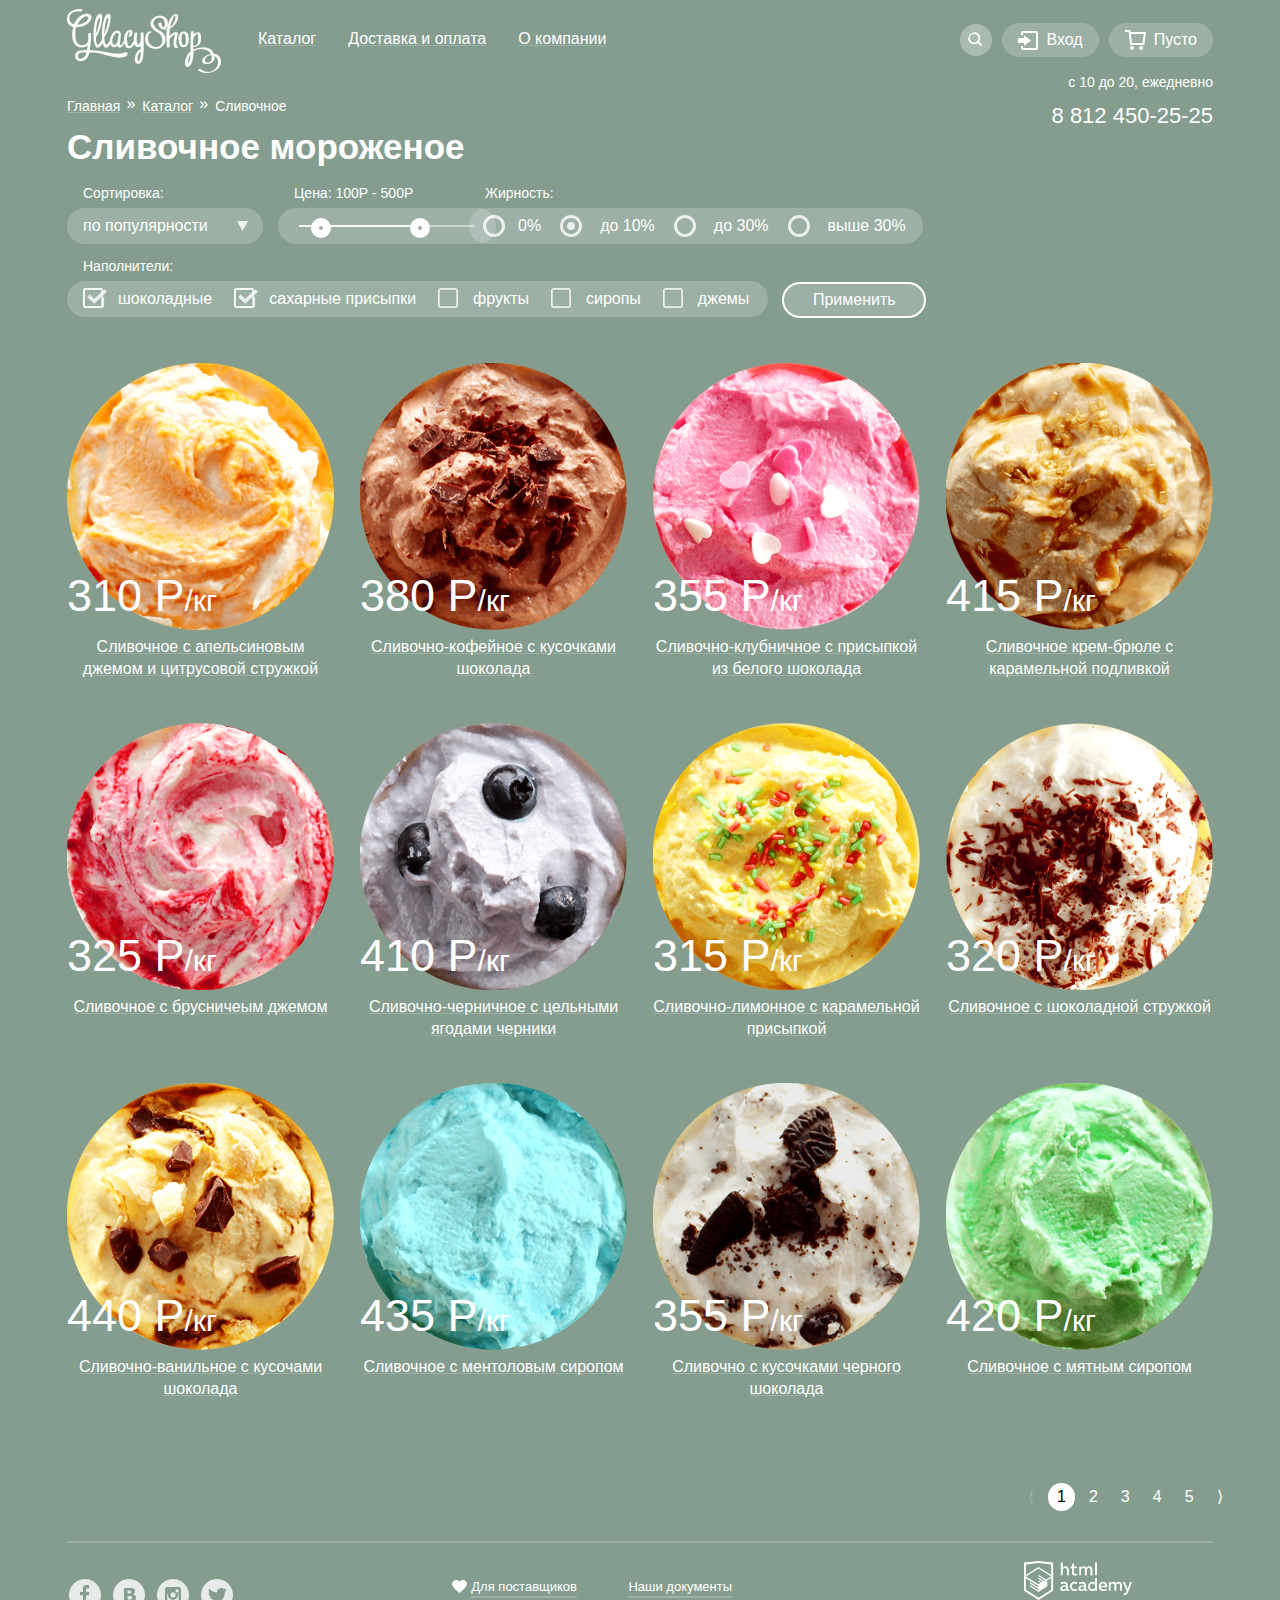
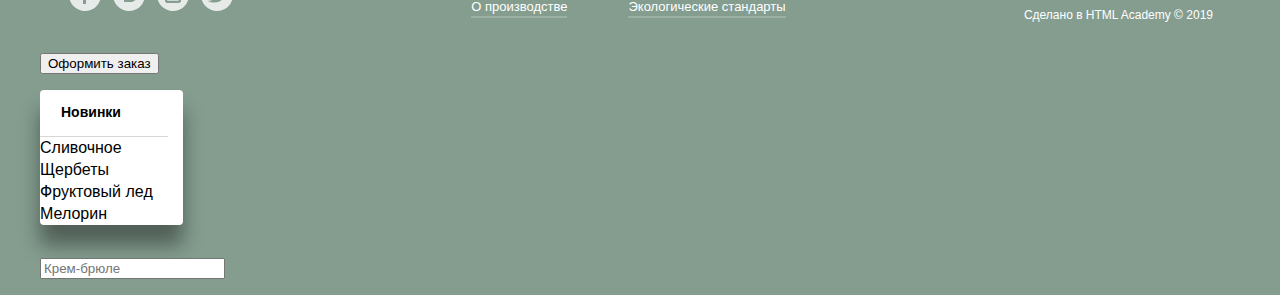
==== catalog.html @ f71b85a2 "Оформление контента" ====
<!DOCTYPE html>
<html class="page" lang="ru">
<head>
    <meta charset="UTF-8">
    <title>Каталог</title>
    <link rel="stylesheet" href="normolize.css">
    <link rel="stylesheet" href="css/style.css">
</head>
<body  class="container">
    <header  class="header-navigation">
        <div class="logo">
            <a href="index.html"><img src="img/logo.png" alt="Логотип" width="154" height="64"></a>
        </div>
        <ul class="site-navigation">
            <li><a href="#">Каталог</a></li>
            <li><a href="#">Доставка и оплата</a></li>
            <li><a href="#">О компании</a></li>
        </ul>
        <ul class="user-navigation">
            <li><a href="#"><img class="user-navigation-search" src="img/search.svg" alt="Поиск" ></a></li>
            <li><a href="#"><img src="img/input.svg" alt="Вход">Вход</a></li>
            <li><a href="#"><img src="img/basket.svg" alt="Корзина">Пусто</a></li>
        </ul>
    </header>
    <main class="main">
        <section class="main-catalog">
            <div class="main-nav">
                <div class="main-slaider-info">
                    <p>с 10 до 20, ежедневно</p>
                    <a href="tel:88124502525">8 812 450-25-25</a>
                </div>
            <!--Хлебные крошки-->
                <ul class="breadcrumbs">
                    <li><a href="index.html">Главная</a></li>
                    <li><a href="catalog.html">Каталог</a></li>
                    <li class="breadcrumbs-current"><a href="#">Сливочное</a></li>
                </ul>
            </div>
            <h1>Сливочное мороженое</h1>
            <!--Форма фильтра-->
            <section>
            <form class="sorting" action="https://echo.htmlacademy.ru" method="GET">
             <div class="sorting-one">   
                <div class="forom-sorting-all">
                    <p class="form-legend">
                        <label for="sorting">Сортировка:</label>
                    </p>
                    <p>
                        <select class="form-sorting" name="sorting" id="sorting" size="1">
                            <option value="по популярности" selected>по популярности</option>
                            <option value="сначала недорогие">сначала недорогие</option>
                            <option value="сначала дорогие">сначала дорогие</option>
                            <option value="по жирности">по жирности</option>
                        </select>
                    </p>
                </div>
                    <fieldset class="filter-item">
                        <legend class="form-legend">Цена: 100Р - 500Р</legend>
                        <div class="range-filter">
                            <div class="range-controls">
                                <div class="scale">
                                  <div class="bar"></div>
                                  <div class="toggle toggle-min"></div>
                                  <div class="toggle toggle-max"></div>
                                </div>
                            </div>
                        </div>
                    </fieldset>                    
                    <fieldset class="form-radio">
                        <legend class="form-legend">Жирность:</legend>
                            <ul class="form-radio-list">
                                <li class="form-radio-list-item">
                                    <input class="visually-hidden filter-input-radio" type="radio" name="fat" id="fat-zero" value="0%">
                                    <label class="filter-option-radio filter-option" for="fat-zero">0%</label>
                                </li>
                                <li class="form-radio-list-item">
                                    <input class="visually-hidden filter-input-radio" type="radio" name="fat" id="fat-ten" value="до 10%" checked>
                                    <label class="filter-option-radio" for="fat-sugar">до 10%</label>
                                </li>
                                <li class="form-radio-list-item">
                                    <input class="visually-hidden filter-input-radio" type="radio" name="fat" id="fat-fruits" value="до 30%">
                                    <label class="filter-option-radio" for="fat-fruits">до 30%</label>
                                </li>
                                <li class="form-radio-list-item">
                                    <input class="visually-hidden filter-input-radio" type="radio" name="fat" id="fat-syrup" value="выше 30%">
                                    <label class="filter-option-radio" for="fat-syrup">выше 30%</label>
                                </li>
                            </ul>
                    </fieldset>
                </div>
                <div class="sorting-two">
                    <fieldset class="form-checkbox">
                        <legend class="form-legend">Наполнители:</legend>
                        <ul class="form-checkbox-list">
                            <li class="form-checkbox-list-item">
                                <input class="visually-hidden filter-input-checkbox" type="checkbox" name="chocolate" id="fillers-chocolate" checked>
                                <label class="filter-option" for="fillers-chocolate">шоколадные</label>
                            </li>
                            <li class="form-checkbox-list-item">
                                <input class="visually-hidden filter-input-checkbox" type="checkbox" name="sugar" id="fillers-sugar" checked>
                                <label class="filter-option" for="fillers-sugar">сахарные присыпки</label>
                            </li>
                            <li class="form-checkbox-list-item">
                                <input class="visually-hidden filter-input-checkbox" type="checkbox" name="fruits" id="fillers-fruits">
                                <label class="filter-option" for="fillers-fruits">фрукты</label>
                            </li>
                            <li class="form-checkbox-list-item">
                                <input class="visually-hidden filter-input-checkbox" type="checkbox" name="syrup" id="fillers-syrup">
                                <label class="filter-option" for="fillers-syrup">сиропы</label>
                            </li>
                            <li class="form-checkbox-list-item">
                                <input class="visually-hidden filter-input-checkbox" type="checkbox" name="jam" id="fillers-jam">
                                <label class="filter-option" for="fillers-jam">джемы</label>
                            </li>
                        </ul>
                    </fieldset>
                    <button class="button-apply" type="submit">Применить</button>
                    </div>
                </form>

            </section>
        <section class="catalog">
            <ul class="catalog-hit">
                <li>
                    <img src="img/hit1.png" alt="Сливочное" width="267" height="267">
                    <p class="price">310 P<span>/кг</span></p>
                    <p class="title">Сливочное с апельсиновым джемом и цитрусовой стружкой</p>
                </li>
                <li>
                    <img src="img/hit2.png" alt="Сливочно-кофейное" width="267" height="267">
                    <p class="price">380 P<span>/кг</span></p>
                    <p class="title">Сливочно-кофейное с кусочками шоколада</p>
                </li>
                <li>
                    <img src="img/hit3.png" alt="Сливочно-клубничное" width="267" height="267">
                    <p class="price">355 P<span>/кг</span></p>
                    <p class="title">Сливочно-клубничное с присыпкой из белого шоколада</p>
                </li>
                <li>
                    <img src="img/hit4.png" alt="Сливочное крем-брюле" width="267" height="267">
                    <p class="price">415 P<span>/кг</span></p>
                    <p class="title">Сливочное крем-брюле с карамельной подливкой</p>
                </li>
                <li>
                    <img src="img/product5.png" alt="Сливочное" width="267" height="267">
                    <p class="price">325 P<span>/кг</span></p>
                    <p class="title">Сливочное с брусничеым джемом</p>
                </li>
                <li>
                    <img src="img/product6.png" alt="Сливочно-кофейное" width="267" height="267">
                    <p class="price">410 P<span>/кг</span></p>
                    <p class="title">Сливочно-черничное с цельными ягодами черники</p>
                </li>
                <li>
                    <img src="img/product7.png" alt="Сливочно-клубничное" width="267" height="267">
                    <p class="price">315 P<span>/кг</span></p>
                    <p class="title">Сливочно-лимонное с карамельной присыпкой</p>
                </li>
                <li>
                    <img src="img/product8.png" alt="Сливочное крем-брюле" width="267" height="267">
                    <p class="price">320 P<span>/кг</span></p>
                    <p class="title">Сливочное с шоколадной стружкой</p>
                </li>
                <li>
                    <img src="img/product9.png" alt="Сливочное" width="267" height="267">
                    <p class="price">440 P<span>/кг</span></p>
                    <p class="title">Сливочно-ванильное с кусочами шоколада</p>
                </li>
                <li>
                    <img src="img/product10.png" alt="Сливочно-кофейное" width="267" height="267">
                    <p class="price">435 P<span>/кг</span></p>
                    <p class="title">Сливочное с ментоловым сиропом</p>
                </li>
                <li>
                    <img src="img/product11.png" alt="Сливочно-клубничное" width="267" height="267">
                    <p class="price">355 P<span>/кг</span></p>
                    <p class="title">Сливочно с кусочками черного шоколада</p>
                </li>
                <li>
                    <img src="img/product12.png" alt="Сливочное крем-брюле" width="267" height="267">
                    <p class="price">420 P<span>/кг</span></p>
                    <p class="title">Сливочное с мятным сиропом</p>
                </li>
            </ul>
        </section>
        <div>
            <ul class="pagination-list">
                <li class="pagination-item"><a class="icon-right-small" href="#">&lang;</a></li>
                <li class="pagination-item pagination-item-current"><a href="#">1</a></li>
                <li class="pagination-item"><a href="#">2</a></li>
                <li class="pagination-item"><a href="#">3</a></li>
                <li class="pagination-item"><a href="#">4</a></li>
                <li class="pagination-item"><a href="#">5</a></li>
                <li class="pagination-item"><a href="#">&rang;</a></li>
            </ul>
        </div>        
    </main>
    <hr>
    <footer class="footer">
        <section class="footer-icon">
            <ul class="footer-icon-list">
                <li>
                    <a href="#"><img src="img/facebook.svg"></a>
                </li>
                <li>
                    <a href="#"><img src="img/vk.svg"></a>
                </li>
                <li>
                    <a href="#"><img src="img/inst.svg"></a>
                </li>
                <li>
                    <a href="#"><img src="img/twitter.svg"></a>
                </li>
            </ul>
        </section>
        <section class="footer-about">
            <ul class="footer-about-list">
                <li class="footer-about-list-item">
                  <a href="#">Для поставщиков</a>          
                </li>
                <li>
                    <a href="#">Наши документы</a>
                </li>
                <li>
                  <a href="#">О производстве</a>
                </li>
                <li>
                  <a href="#">Экологические стандарты</a>
                </li>
            </ul>
        </section>
        <section class="developer">
            <img src="img/logo-acad.svg" alt="Html Academy" width="108" height="39">  
            <p>Сделано в HTML Academy &copy; 2019</p>
        </section>
    </footer>

    <section>
        <!--Здесь будет форма оформления заказа из корзины-->
        <button type="submit">Оформить заказ</button>
    </section>

    <section>
        <!--Список при наведении на кнопку Каталог-->
        <ul class="catalog-list">
            <li><a href="#">Новинки</a></li>
            <li><a href="#">Сливочное</a></li>
            <li><a href="#">Щербеты</a></li>
            <li><a href="#">Фруктовый лед</a></li>
            <li><a href="#">Мелорин</a></li>
        </ul>
    </section>

    <section>
    <!--Форма поиска-->
        <!--form action="https://echo.htmlacademy.ru" method="POST">
            <p>
                <label for="search" class="visually-hidden">Введите наименование</label>
                <input id="search" type="text" name="search" placeholder="Крем-брюле">
            </p>
        </form-->
        <form action="https://echo.htmlacademy.ru" method="POST">
            <p>
                <label for="search_site" class="visually-hidden">Введите наименование</label>
                <input type="search" id="search_site" placeholder="Крем-брюле">
            </p>
        </form>
    </section>

    <!--section>
        <!--Форма входа>
        <form action="https://echo.htmlacademy.ru" method="GET">
            <p>
              <label for="login-login" class="visually-hidden">Введите логин</label>
              <input id="login-login" type="email" name="login" placeholder="email@example.com">
            </p>
            <p>
              <label for="login-password" class="visually-hidden">Введите пароль</label>
              <input id="login-password" type="password" name="password" placeholder="******">
            </p>
            <button type="submit">Войти</button>
        </form>
        <button type="button">Закрыть</button>
        <a href="#">Забыли пароль?</a>
        <a href="#">Новая регистрация</a>
    </section-->

</body>
</html>
---- css/style.css ----
@font-face{
    font-family: "Roboto";
    font-weight: 400;
    font-display: swap;
    src: url("fonts/roboto.woff2") format(woff2),
         url("fonts/roboto.woff") format(woff);
}

@font-face{
    font-family: "Roboto";
    font-weight: 700;
    font-display: swap;
    src: url("fonts/robotobold.woff2") format(woff2),
         url("fonts/robotobold.woff") format(woff),
}

@font-face{
    font-family: "Roboto";
    font-weight: 500;
    font-display: swap;
    src: url("fonts/robotomedium.woff2") format(woff2),
         url("fonts/robotomedium.woff") format(woff);
}

:root{
    --basic-white: #ffffff;
    --basic-black: #000000;
    --basic-green: #849D8F;
    --basic-filtergreen: rgba(215, 242, 227, 0.75);
    --basic-grey: #8996A6;
    --basic-filtergrey:rgba(218, 228, 239, 0.75);
    --basic-brown: #9D8B84;
    --basic-filterbrown:rgba(239, 224, 218, 0.75);
    --basic-regularbutton: linear-gradient(180deg, #F26843 0%, #E74A35 100%);
    --basic-focusbutton: linear-gradient(0deg, rgba(255, 255, 255, 0.2),rgba(255, 255, 255, 0.2)),linear-gradient(180deg, #F26843 0%, #E74A35 100%);
    --basic-activebutton: linear-gradient(0deg, rgba(0, 0, 0, 0.07),rgba(0, 0, 0, 0.07)),linear-gradient(180deg, #F26843 0%, #E74A35 100%);
    --basic-lightred: #FBDED7;
    --basic-mediumred: #F6B5A5;
    --basic-darkred: #D07058;
    --basic-linklightred: #FFBC9E;
    --basic-linkred: #E84D37;
    --basic-transparent: rgba(255, 255, 255, 0.2);
    --basic-lightgrey: #F8F7F4;
    --basic-border: #D3D3D2;
    --basic-borderinput: rgba(178, 178, 178, 0.52);
    --basic-borderinputfocus: rgba(46, 136, 228, 0.52);
    --basic-lightgreen: rgba(255, 255, 255, 0.2);
    --basic-darkgrey: #999999;
    --basic-line: rgba(50, 50, 50, 0.3);
    --basic-shadow: #696969;
}

.page{
    height: 100%;
}

*, *::before, *::after{
    box-sizing: border-box;
}

body{
    min-width: 1200px;
    min-height: 100%;
    display: grid;
    grid-template-rows: min-content 1fr min-content;
    align-content: start;
    margin: 0;
    padding: 0;
    font-family: "Roboto", Arial, sans-serif;
    font-weight: 400;
    font-size: 16px;
    line-height: 22px;
    color: var(--basic-white);
    background-color: var(--basic-green);
    background-position: top center;
    background-repeat: no-repeat;
}

img{
    max-width: 100%;
    height: auto;
}

a{
    text-decoration: none;
    color: var(--basic-white);
}

/*Скрываем элементы*/
.visually-hidden{
    position: absolute;
    width: 1px;
    height: 1px;
    margin: -1px;
    border: 0;
    padding: 0;
    clip: rect(0 0 0 0);
    overflow: hidden;
}

.container{
    width: 1200px;
    margin: 0 auto;
    position: relative;
}

.button{
    font-size: 18px;
    line-height: 24px;
    font-weight: bold;
    text-align: center;
    text-shadow: 0px 2px 5px rgba(160, 32, 11, 0.76);
    background: var(--basic-regularbutton);
    box-shadow: 0px 2px 2px rgba(172, 16, 0, 0.64);
    border-radius: 70px;
    color: var(--basic-white);
}

/*Шапка сайта*/
.header-navigation{
    display: flex;
    justify-content: space-between;
    margin: 0;
    margin-bottom: 16px;
}

.logo{
    margin-top: 9px;
    margin-left: 27px;
    margin-right: 24px;
}

.main-navigation{
    color: var(--basic-white);
    line-height: 18px;
    display: flex;
    flex-direction: row;
}

.main-navigation ul{
    padding: 0px;
}

.site-navigation{
    /*outline: 5px solid rgba(255, 0, 0, 0.3);
    outline-offset: -5px;*/
    display: flex;
    flex-wrap: wrap;
    flex-grow: 1;
    padding: 0;
    align-items: center;
}
/*Выпадающее меню каталог*/
ul.submenu{
    display:none;
    position: absolute;
    padding: 0;
    margin: 0;
    padding-bottom: 6px;
    background-color: var(--basic-white);
    box-shadow: 0px 20px 20px rgba(0, 0, 0, 0.4);
    border-radius: 4px;
    top: 59px;
    left: 184px;
    width: 143px;
    color: var(--basic-black);
}

ul.submenu li:first-child{
    border-bottom: 1px solid rgba(50, 50, 50, 0.2);
    padding-left: 15px;
    padding-bottom: 15px;
    padding-top: 13px;
    margin-left: 6px;
    margin-right: 9px;
    font-size: 14px;
    line-height: 18px;
    font-weight: bold;
}

ul.submenu li:not(:first-child){
    font-size: 14px;
    line-height: 18px;
    padding-left: 21px;
    padding-right: 20px;
    padding-top: 6px;
    padding-bottom: 6px;
}

ul.submenu li:hover{
    background-color: var(--basic-lightred);
}

ul.submenu > li > a{
    color: var(--basic-black);
    padding: 0;
    display: block;
}

ul.submenu > li{
    list-style: none;
    display: block;
}

ul.site-navigation > li:hover > ul.submenu{
    display: block;
}

.user-navigation{
   /* outline: 5px solid rgba(0, 0, 255, 0.3);
    outline-offset: -5px;*/
    padding: 0;
    display: flex;
    align-items: center;
    padding-right: 27px;
}

.user-navigation-input-img{
    display: inline-block;
    width: 20px;
    height: 19px;
}

.user-navigation-input-txt{
    display: inline-block;
    vertical-align: center;
    padding: 0;
}

embed:hover{
    fill: black;
}

.user-navigation-input:hover{
    color: var(--basic-black);
    fill: var(--basic-black);
}
/*.user-navigation li:not(:last-of-type){
    padding-right: 10px;
}*/

.site-navigation li:not(:last-of-type){
    padding-right: 6px;
}

.site-navigation a{
    /*border-bottom: 2px solid var(--basic-lightgreen);*/
    text-decoration: underline;
    text-decoration-color: var(--basic-transparent);
}

.site-navigation,
.user-navigation{
    list-style: none;
}

.site-navigation a{
    color: var(--basic-white);
    display: block;
    padding: 9px 13px 11px 13px;
}

.user-navigation li:not(:first-of-type){
    padding: 6px 16px;
    background-color: var(--basic-transparent);
    border-radius: 20px;
}

.user-navigation li:not(:last-child){
    margin-right: 10px;
}

.user-navigation img{
    display: inline-block;
    vertical-align: middle;
    padding-right: 8px;
}

.user-navigation li:first-child){
    padding: 8px;
    border-radius: 50px;
}

.site-navigation a:hover,
.user-navigation a:hover{
    background-color: var(--basic-white);
    color: var(--basic-black);
    text-decoration: none;
    border-radius: 26px;
    display: block;
}

.site-navigation a:active{
    color: var(--basic-black);
    background-color: #EDEDED;
    box-shadow: inset 0px 2px 1px var(--basic-shadow);
}

.user-navigation li:hover{
    color: var(--basic-black);
    background-color: var(--basic-white);   
}

.main-nav{
    display: grid;
    grid-template-columns: 224px 1fr;
    align-content: start;
    /*outline-offset: -5px;
    outline: 5px solid rgba(0, 0, 255, 0.7);*/
    margin-left: 27px;
}

.user-navigation-search{
    padding: 8px;
    background: rgba(255,255,255,0.3);
    border-radius: 50px;
}

.main-catalog{
    position: relative;
}
/*Хлебные крошки каталога*/
.breadcrumbs{
    display: flex;
    justify-content: flex-start;
    list-style: none;
    padding: 0;
    margin: 0; 
}

.breadcrumbs a{
    color: var(--basic-white);
    text-decoration: underline;
    text-decoration-color: var(--basic-transparent);
    font-size: 14px;
    line-height: 16px;
}

.breadcrumbs li{
    position: relative;
    margin-right: 22px;
}

.breadcrumbs li::after{
    content: "\00bb";
    position: absolute;
    top: -2px;
    right: -15px;
}

.breadcrumbs li:last-child{
    margin-right: 0;
    text-decoration: none;
}   

.breadcrumbs-current::after{
    display: none;
}

.breadcrumbs-current a{
    text-decoration: none;
}

.main h1{
    font-size: 35px;
    line-height: 41px;
    margin-left: 27px;
    margin-top: 9px;
    margin-bottom: 18px;
}

.form-legend{
    margin-right: 15px;
    font-size: 14px;
    line-height: 16px;
    padding-left: 16px;
    padding-bottom: 7px;
}

.sorting{
    display: grid;
    grid-template-rows: max-content;
    margin-left: 27px;
    width: 869px;
}

.sorting-one,
.sorting-two{
    display: flex;
    flex-direction: row;
    flex-wrap: wrap;
}

.sorting-one{
    margin-bottom: 14px;;
}

.forom-sorting-all p{
    margin: 0;
    margin-right: 15px;
    /*font-size: 14px;
    line-height: 16px;*/
}

.forom-sorting-all p:first-child{
    padding-bottom: 7px;
    padding-left: 16px;
}

.form-sorting{
    border-radius: 20px;
    background-color: var(--basic-transparent);
    color: var(--basic-white);
    line-height: 18px;
    width: 196px;
    height: 36px;
    font-size: 16px;
    line-height: 18px;
    padding-left: 16px;
    border: none;
    -webkit-appearance: none;
    appearance: none;
    -moz-appearance: none;
    outline: 0;
    background-image: url(../img/white-select.svg);
    background-position: 170px center;
    background-repeat: no-repeat;
}

/*.forom-sorting :hover{
    background-image: url(../img/black-select.svg);
    background-position: 170px center;
    background-repeat: no-repeat;
}*/

.form-sorting:hover{
    color: var(--basic-black);
    background-image: url(../img/black-select.svg);
    background-position: 170px center;
    background-repeat: no-repeat;
}

.filter-item{
    margin: 0;
    padding: 0;
    border: none;
}

.range-filter{
    width: 176px;
    margin-top: 0;
}

.filter-item legend{
    font-size: 14px;
    line-height: 16px;
}

.range-controls{
    position: relative;
    width: 218px;
    height: 36px;
    background: rgba(255, 255, 255, 0.2);
    border-radius: 20px;
    padding-top: 17px;
    padding-right: 21px;
    padding-left: 21px;
}

.range-controls .bar{
    width: 70%;
    height: 2px;
    background: var(--basic-lightgrey);
}
.range-controls .scale{
    height: 2px;
    background: rgba(248, 247, 244, 0.5);
}

.range-controls .toggle{
    position: absolute;
    top: 10px;
    left: 0;  
    width: 4px;
    height: 4px;
    padding: 0;
    border: 8px solid #ffffff;
    background-color: #ababab;
    border-radius: 50%;
}

.range-controls .toggle-min{
    left: 33px;
    width: 20px;
    height: 20px;
}
  
.range-controls .toggle-max{
    left: 132px;
    width: 20px;
    height: 20px;
}

.form-radio{
    border: none;
    padding: 0;
    margin: 0;
    margin-left: 15px;
}

.form-radio-list{
    display: flex;
    flex-direction: row;
    height: 36px;
    padding: 0;
    margin: 0;
    list-style: none;
    border-radius: 20px;
    background-color: var(--basic-transparent);
    align-items: center;
}

.form-radio-list-item:not(:last-of-type){
    margin-right: 19px;
}

.form-radio-list li:last-of-type{
    margin-right: 17px;
}

.form-radio-list li:first-of-type{
    margin-left: 14px;
}

.form-radio-list-item label{
    position: relative;
    display: block;
    cursor: pointer;
    user-select: none;
}

.filter-input-radio + label::before{
    content: "";
    position: absolute;
    left: 0px;
    top: 0px;
    width: 22px;
    height: 22px;
    border: 3px solid rgba(255, 255, 255, 0.8);
    border-radius: 50%;
}

.filter-input-radio:checked + label::after{
    content: "";
    position: absolute;
    top: 7px;
    left: 7px;
    width: 7.92px;
    height: 7.92px;
    background-color: rgba(255, 255, 255, 0.8);
    border-radius: 50%;
}

.radio-two{
    left: 500px;
}

.filter-option-radio{
    padding-left: 40px;
}

.form-checkbox{
    border: none;
    padding: 0;
    margin: 0;
    margin-right: 14px;
}

.form-checkbox-list{
    display: flex;
    flex-direction: row;
    padding: 0;
    margin: 0;
    list-style: none;
    border-radius: 20px;
    background-color: var(--basic-transparent);
    height: 36px;
    align-items: center;
    flex-wrap: wrap;
    margin-bottom: 40px;
    position: relative;
}

.form-checkbox-list-item:not(:last-of-type){
    margin-right: 22px;
}

.form-checkbox-list-item:last-of-type{
    margin-right: 19px;
}

.form-checkbox-list-item:first-of-type{
    margin-left: 16px;
}

.form-checkbox-list-item label{
    position: relative;
  /*display: block;*/
  cursor: pointer;
  user-select: none;
}

.filter-option{
    padding-left: 35px;
}

.filter-option label{
    position: relative;
    display: block;
    cursor: pointer;
    user-select: none;
}

.filter-input-checkbox + label::before{
    content: "";
    position: absolute;
    left: 0px;
    top: 5;
    width: 20px;
    height: 20px;
    background-image: url("../img/checkbox-off.svg");
}

.filter-input-checkbox:checked + label::after{
    content: "";
    position: absolute;
    left: 0px;
    width: 24px;
    height: 20px;
    background-image: url("../img/checkbox.svg");
    background-repeat: no-repeat;
    background-position: 0 0;
    z-index: 5;
  }

/*Кнопка Применить стараницы каталога*/
.button-apply{
    font-size: 16px;
    font-weight: 500;
    line-height: 18px;
    color: var(--basic-white);
    border-radius: 20px;
    border: 2px solid #ffffff;
    background-color: var(--basic-transparent);
    height: 36px;
    width: 144px;
    margin-top: 24px;
}

.button-apply:hover,
.button-apply:active{
    color: var(--basic-black);
    background-color: var(--basic-white);
}

.button-apply:active{
    box-shadow: inset 0px 2px 1px var(--basic-shadow);
    border: none;
}


/*Слайдер*/

.slider-container{
    padding-bottom: 40px;
}

.site-wrapper{
    min-width: 940px;
    /*background-color: #849d8f;
    background-image: url("../img/ice1.png");*/
    background-repeat: no-repeat;
    background-position: top center;
    background-position-y: 83px;
}

.site-wrapper-1{
    background-color: var(--basic-green);
    background-image: url("../img/ice1.png");
}
  
.site-wrapper-2{
    background-color: var(--basic-grey);
    background-image: url("../img/ice2.png");
}
  
.site-wrapper-3{
    background-color: var(--basic-brown);
    background-image: url("../img/ice3.png");
}
  
.slide-list{
    margin: 0;
    padding: 0;
    list-style: none;
}

.slide{
    display: none;
}

.slide-current{
    display: block;
}

.slide-title{
    width: 700px;
    margin: 0 auto;
    margin-bottom: 27px;
    font-size: 60px;
    line-height: 60px;
    font-weight: bold;
}

.button-slide{
    display: inline-block;
    padding: 12px 44px;
    font-weight: 600;
    font-size: 31px;
    line-height: 41px;
    text-align: center;
    vertical-align: top;
    text-decoration: none;
    text-shadow: 0 2px 5px rgba(160, 32, 11, 0.76);
    background: linear-gradient(to bottom, #f26843, #e74a35);
    border-radius: 50px;
    box-shadow: 0 2px 2px rgba(172, 16, 0, 0.64);
    border: none;
    cursor: pointer;
}

.slide-controls{
    position: absolute;
    margin-left: 27px;
    bottom: 63px;
    left: 0;
    z-index: 20;
    display: flex;
    width: 79px;
    justify-content: space-between;
}

.slide-controls button{
    padding: 0;
    width: 21px;
    height: 21px;
    background-color: transparent;
    border: 2px solid var(--basic-white);
    border-radius: 50%;
    cursor: pointer;
}

.slide-controls .current{
    background-color: var(--basic-white);
}

.slide-controls button:hover{
    background: (255, 255, 255, 0.4);
}

.main-slide{
    font-weight: 500;
    position: relative;
    padding-top: 321px;
    text-align: center;
    color: #ffffff;

    /*outline: 5px solid rgba(19, 208, 255, 0.3);
    outline-offset: -5px;*/
}

.main-slaider-info{
    position: absolute;
    text-align: right;
    right: 27px;
    top: -35px;
}

.main-slaider{
    /*outline: 5px solid rgba(251, 255, 19, 0.3);
    outline-offset: -5px;*/
    margin-bottom: 40px;
}

.main-slaider-info p{
    font-size: 14px;
    line-height: 16px;
    /*position: relative
    top: -40px;*/
}

.main-slaider-info a{
    font-size: 22px;
    line-height: 24px;
}

.main-slaider-ice{
    font-size: 60px;
    line-height: 60px;
    text-align: center;
    width: 672px;
    margin: 0 auto;
}

.main-slaider-ice a{
    font-size: 32px;
    line-height: 44px;
    padding-top: 9px;
    padding-bottom: 10px;
    padding-left: 40px;
    padding-right: 40px;
}

.main-slaider-ice p{
    margin: 0;
    padding-bottom: 27px;
}

.stock{
    display: flex;
    justify-content: space-between;
    margin-left: 27px;
    margin-right: 27px;
    margin-bottom: 40px;

    /*outline: 5px solid rgba(216, 19, 255, 0.3);
    outline-offset: -5px;*/
}

.stock-left{
    background-image: url("../img/raspberry.png");
    border-radius: 16px;
    background-repeat: no-repeat;
    min-height: 229px;
    max-width: 560px;
    position: relative;
}

.stock-right{
    background-image: url("../img/chocolate.png");
}

.stock-left a{
    padding-top: 15px;
    padding-bottom: 16px;
    padding-left: 22px;
    padding-right: 22px;
    position: absolute;
    right: 22px;
    top: 150px;
}

.stock-right a{
    padding-top: 16px;
    padding-bottom: 15px;
    padding-left: 22px;
    padding-right: 22px;
}

.stock-left a:hover{
    box-shadow: 0px 1px 2px #AC1000;
    text-shadow: 0px 2px 5px rgba(160, 32, 11, 0.76);
}

.stock-left h2{
    margin: inherit;
    font-size: 35px;
    line-height: 41px;
    padding-bottom: 16px;
    padding-top: 16px;
    padding-left: 16px;
} 

.stock-left p{
    font-size: 18px;
    line-height: 22px;
    margin: 0;
    padding-left: 16px;
    padding-right: 30px;
}

.catalog{
    margin-right: 27px;
    margin-left: 27px;
    margin-bottom: 40px;
}

.catalog-hit{
    display: flex;
    justify-content: space-between;
    flex-wrap: wrap;
    padding-left: 0;
    list-style: none;
    position: relative;
    margin: 0;
    padding-top: 6px;
    /*outline: 5px solid rgba(19, 255, 184, 0.3);
    outline-offset: -5px;*/
}

.catalog-hit p{
    margin: 0;
}

.catalog-hit-item{
    position: relative;
}

.catalog-hit-img{
    position: absolute;
    z-index: 1;
}

.catalog-hit li{
   max-width: 267px;
   position: relative;
   margin-bottom: 43px;

   /*outline: 5px solid rgba(255, 19, 129, 0.3);
    outline-offset: -5px;*/
}

.catalog-hit li:hover{
    background-color: var(--basic-transparent);
    border-radius: 4px;
    /*padding: 6px 13px 129px 13px;*/
    /*margin-right: 13px;*/
    /*width: 293px;*/
    height: 402px;
    position: ;
    z-index: 2;
}

.button-view{
    /*display: none;*/
    /*font-weight: bold;
    font-size: 18px;
    line-height: 24px;
    color: var(--basic-white);*/
    padding-top: 12px;
    padding-right: 16px;
    padding-bottom: 12px;
    padding-left: 16px;
    border-radius: 50px;
    /*background-color: var(--basic-regularbutton);*/
    box-shadow: 0px 1px 2px #AC1000;
    position: absolute;
    top: 327px;
    left: 36px;
}

.price{
    font-size: 45px;
    line-height: 45px;
    position: absolute;
    top: 210px;
}

.price span{
    font-size: 30px;
    line-height: 35px;
}

.title{
    font-size: 16px;
    line-height: 22px;
    text-align: center;
    text-decoration: underline;
    text-decoration-color: var(--basic-transparent);
}

.info{
    color: var(--basic-black);
    background-image: url("../img/pattern.jpg");
    border-radius: 16px;
    margin-left: 27px;
    margin-right: 27px;
    margin-bottom: 40px;
    padding-top: 24px;
    padding-right: 23px;
    padding-left: 20px;
    padding-bottom: 36px;

}

.info h3{
    font-size: 24px;
    line-height: 30px;
    font-weight: 400;
    margin: 0;
    padding-bottom: 7px;
}

.info-advantage{
    list-style: none;
    display: grid;
    grid-template-columns: 1fr 1fr;
    column-gap: 26px;
    margin: 0;
    padding: 0;
}

.info-advantage img{
    width: 49px;
    height: 49px;
    padding-right: 6px;
}

.info-advantage1,
.info-advantage2,
.info-advantage3,
.info-advantage4{
    display: flex;
    align-items: flex-start;
}

.article-subscription{
    display: flex;
    justify-content: space-between;
    margin-left: 27px;
    margin-right: 27px;
    margin-bottom: 40px;
}

article{
    background-image: url("../img/strawberry.png");
    background-repeat: no-repeat;
    color: var(--basic-black);
    min-height: 220px;
    max-width: 560px;  
}

article h4{
    margin: 0;
    padding-bottom: 15px;
    padding-top: 23px;
    padding-left: 20px;
}

article a{
    color: var(--basic-black);
    font-size: 24px;
    line-height: 30px;
    font-weight: bold;
    text-decoration: underline;
    padding-right: 253px;
    display: inline-block;
    padding-left: 20px;
}

.col-subscription{
    background-image: url("../img/mail-background.png"), url("../img/substrate.png");
    background-blend-mode: hue;
    background-repeat: no-repeat;
    background-position: center;
    color: var(--basic-black);
    min-height: 220px;
    max-width: 560px;
}

.col-subscription p{
    color: #5a5a5a;
    margin: 0;
}

.col-subscription-text{
    padding-top: 29px;
    padding-left: 20px;
    padding-right: 16px;
    padding-bottom: 47px;

}

.form-input{
    font: inherit;
    line-height: 24px;
    width: 368px;
    height: 44px;
    background-color: var(--basic-white);
    border: 1px solid var(--basic-borderinput);
    border-radius: 6px;
    padding-top: 15px;
    padding-left: 14px;
    padding-bottom: 14px;
    margin-left: 20px;
    margin-right: 10px;
}

/*.form-input:hover,
.login-form input[type="email"]:hover,
.login-form input[type="password"]:hover{
    border: 2px solid var(--basic-borderinput)
}

.form-input:focus,
.login-form input[type="email"]:hover,
.login-form input[type="password"]:hover{
    border: 2px solid var(--basic-borderinputfocus);
    border-radius: 4px;
}*/

.btn{
    vertical-align: middle;
    border: none;
    padding-top: 14px;
    padding-bottom: 13px;
    padding-left: 19px;
    padding-right: 19px;
}

.button:hover{
    background: var(--basic-focusbutton);
    box-shadow: 0px 2px 2px #AC1000;
}

.button:active{
    background: var(--basic-activebutton);
    box-shadow: inset 0px 2px 2px #942718;
}

.map{
    /*background-image: url("../img/map.png"), url("../img/pin.png");
    background-blend-mode: multiply;
    background-repeat: no-repeat;*/
    max-width: 1200px;
    min-height: 430px;
    color: var(--basic-black);
    position: relative;
}

/*.map{
    background-image: url("../img/pin.png");
    background-repeat: no-repeat;
}*/

.text-info{
    font-size: 14px;
    line-height: 20px;
    margin: 0;
}

.map-text{
    width: 155px;
}

.map-address{
    font-size: 18px;
    line-height: 24px;
    font-weight: bold;
    margin: 0;
    padding-bottom: 30px;
    padding-right: 53px;
}

.map-tel{
    margin: 0;
}

.phone{
    font-size: 18px;
    line-height: 24px;
    font-weight: bold;
    color: var(--basic-black);
    padding-right: 141px;
}

.map-time{
    padding-bottom: 44px;
}

.map div{
    background-color: var(--basic-white);
    max-width: 303px;
    border-radius: 16px;
    padding-top: 32px;
    padding-left: 25px;

    position: absolute;
    right: 27px;
    top: 62px;
    padding-bottom: 31px;
}

.btn-feedback{
    padding-top: 13px;
    padding-left: 28px;
    padding-right: 28px;
}

.pagination-list{
    display: flex;
    flex-wrap: wrap;  
    padding: 0;
    margin: 0;
    list-style: none;
    margin-left: 979px;
    margin-bottom: 30px;
}

.pagination-item a{
    display: block;
    padding: 3px 9px;
}

.pagination-item:last-child{
    margin-right: 0;
}

.icon-right-small{
    color: rgba(255, 255, 255, 0.2);
}

.pagination-item{
    margin-right: 5px;
}

.pagination-item a:hover,
.pagination-item a:focus,
.pagination-item a:active{
  background-color: var(--basic-white);
  border-radius: 50%;
  color: var(--basic-black);
}

.pagination-item-current a,
.pagination-item-current a:hover,
.pagination-item-current a:focus,
.pagination-item-current a:active {
  color: var(--basic-black);
  background-color: var(--basic-white);
  border-radius: 50px;
}

hr{
    margin: 0 auto;
    height: 1px;
    width: 1146px;
    border: 1px solid var(--basic-transparent);
}

.footer{
    display: flex;
    justify-content: space-between;
    padding-left: 29px;
    padding-right: 27px;
}

.footer-icon-list,.footer-about-list{
    list-style-type: none;
}

.footer-icon-list{
    display: flex;
    justify-content: space-between;
    width: 164px;
    margin: inherit;
    padding-top: 36px;
    padding-bottom: 35px;
    padding-left: 0px;
}

.footer-icon-list-item{
    border: 2px solid rgba(255, 255, 255, 0.5);
    width: 32px;
    height: 32px;
    border-radius: 50px;
}

.footer-about{
    display: flex;
    width: 327px;
}

.footer-about-list{
    padding: inherit;
    margin: auto;
    display: grid;
    grid-template-columns: 1fr 1fr;
    position: relative;
}

.footer-about-list-item{
    display: inline-block;
}

.footer-about-list-item::before{
    content: "";
    width: 15px;
    height: 13px;
    background-image: url(../img/heart.svg);
    position: absolute;
    left: -19px;
    top: 2px;
    background-position: 0 0;
    background-repeat: no-repeat;
}

.footer-about li{
    display: flex;
    padding: inherit;
}

.footer-about a,
.developer a{
    font-size: 13px;
    line-height: 18px;
    border-bottom: 2px solid var( --basic-lightgreen);
}

.html-logo{
    text-decoration: none;
}

/*.footer-about a:hover,
.footer-about a:active,
.developer a:hover,
.developer a:active{
    font-weight: bold;
    padding: 0;
}*/

.links-hover-click:hover,
.links-hover-click:active{
    padding: 0;
    color: #ffbc9e;
    /*border: 1px solid rgba(255, 188, 158, 0.3);*/
    cursor: pointer;
}

.developer{
    padding-top: 18px;
    padding-bottom: 25px;
}

.developer p{
    font-size: 12px;
    line-height: 18px;
    margin: 0;
}

/*Login form*/

.login-form input[type="email"],
.login-form input[type="password"]{
    font-size: 14px;
    line-height: 16px;
    color: var(--basic-darkgrey);
    background-color: var(--basic-white);
    border: 1px solid var(--basic-border);
    border-radius: 4px;
}

.restore{
    color: var(--basic-black);
    font-size: 13px;
    line-height: 15px;
    border-bottom: 1px solid var(--basic-line);
}

.button-input{
    vertical-align: middle;
    border: none;
    line-height: 16px;
    padding-top: 15px;
    padding-right: 26px;
    padding-left: 25px;
    padding-bottom: 15px;
}

/*Формы*/

.modal{
    position: absolute;
    top: 0;
    right: 0;
    bottom: 0;
    left: 0;
    margin: auto;
}

.modal-close{
    position: absolute;
    top: 15px;
    right: 16px;
    width: 22px;
    height: 22px;
    background-color: transparent;
    border: 0;
    cursor: pointer;
}

.modal-close::before,
.modal-close::after{
    content: "";
    position: absolute;
    top: 10px;
    left: 2px;
    width: 19px;
    height: 3px;
    background-color: var(--basic-black);
}

.modal-close::before{
    transform: rotate(45deg);
}
  
.modal-close::after{
    transform: rotate(-45deg);
}

/*Поиск*/
.form-search{
    top: 59px;
    left: 615px;
    display: none;
}

.form-search-input{
    background-color: var(--basic-white);
    border: 1px solid var(--basic-border);
    border-radius: 4px;
    width: 311px;
    height: 44px;
    padding-top: 15px;
    padding-bottom: 15px;
    padding-left: 15px;
    font-size: 14px;
    line-height: 16px;
    color: var(--basic-darkgrey);
}

.form-search p{
    padding-top: 20px;
    padding-right: 15px;
    padding-bottom: 20px;
    padding-left: 15px;
    background-color: var(--basic-lightgrey);
    width: 341px;  
    border-radius: 4px;
    margin: 0;
}

/*Наведение на кнопку каталог*/
.catalog-list{
    width: 143px;
    background-color: var(--basic-white);
    box-shadow: 0px 20px 20px rgba(0, 0, 0, 0.4);
    border-radius: 4px;
    list-style: none;
    padding: 0;
    /*padding-top: 13px;
    padding-left: 21px;
    padding-bottom: 14px;
    padding-right: 20px;*/
}

.catalog-list a{
    color: var(--basic-black);
}

.catalog-list li:first-child{
    font-size: 14px;
    line-height: 18px;
    font-weight: bold;
    border: 1px solid rgba(50, 50, 50, 0.2);
    border-top: none;
    border-right: none;
    border-left: none;
    width: 128px;
    padding-bottom: 15px;
    padding-top: 13px;
    padding-left: 21px;
    padding-right: 20px;

}

/*Форма входа*/
.modal-login{
    top: 59px;
    left: 786px;
    display: none;
}

.login-form{
    width: 277px;
    background-color: var(--basic-lightgrey);
    box-shadow: 0px 20px 20px rgba(0, 0, 0, 0.4);
    border-radius: 4px;
}

.login-form input{
    font-family: inherit;
    font-size: 14px;
    width: 241px;
    line-height: 16px;
    padding-top: 15px;
    padding-bottom: 15px;
    padding-left: 15px;
    height: 46px;
}

.login-form p{
    margin: 0;
    padding-bottom: 20px;
    padding-top: 20px;
    padding-right: 17px;
    padding-left: 19px;
}

.login-form p:last-of-type{
    padding-top: 0;
}

.modal-button{
    margin-top: 0px;
    margin-right: 16px;
    margin-bottom: 22px;
    margin-left: 19px;
}

.login-form a:first-of-type{
    position: absolute;
}

/*Форма обратной связи*/
.form-feedback{
    width: 477px;
    border-radius: 6px;
    padding-top: 20px;
    padding-left: 23px;
    padding-right: 25px;
    padding-bottom: 25px;
    background-color: var(--basic-lightgrey);
    position: absolute;
    height: 441px;
    top: -1400px;
    display: none;
}

.form-feedback button{
    margin-left: 289px;
}

.form-feedback p{
    margin: 0;
    margin-bottom: 20px;
}

.form-feedback h2{
    color: var(--basic-black);
    font-size: 24px;
    line-height: 28px;
    margin: 0;
    margin-bottom: 26px;
}

.form-feedback input{
    font-size: 16px;
    line-height: 20px;
    color: var(--basic-darkgrey);
    width: 267px;
    height: 44px;
    padding-top: 16px;
    padding-left: 14px;
    padding-bottom: 16px;
    background-color: var(--basic-white);
    border: 1px solid rgba(178, 178, 178, 0.52);
    border-radius: 4px;
}

.form-feedback textarea{
    color: var(--basic-darkgrey);
    width: 428px;
    padding-left: 14px;
    padding-top: 16px;
    font-size: 16px;
    line-height: 20px;
    background-color: var(--basic-white);
    border: 1px solid rgba(178, 178, 178, 0.52);
    border-radius: 4px;
}

/*.form-feedback button{
    margin-left: 288px;
    margin-bottom: 27px;
}*/

/*.button-close{
    right: 0;
    position: absolute;
    top: 0;
    margin: 0;
    border: none;
    background-color: #F8F7F4;
}*/

.button-close img{
    margin: 0;
    padding-top: 10px;
    padding-right: 15px;
}

/*Взаимодействие с формой*/
.modal-iteraction:hover,
.modal-iteraction:active{
    border: 2px solid rgba(178, 178, 178, 0.52);
}

.modal-iteraction:focus{
    border: 2px solid rgba(46, 136, 228, 0.52); 
}
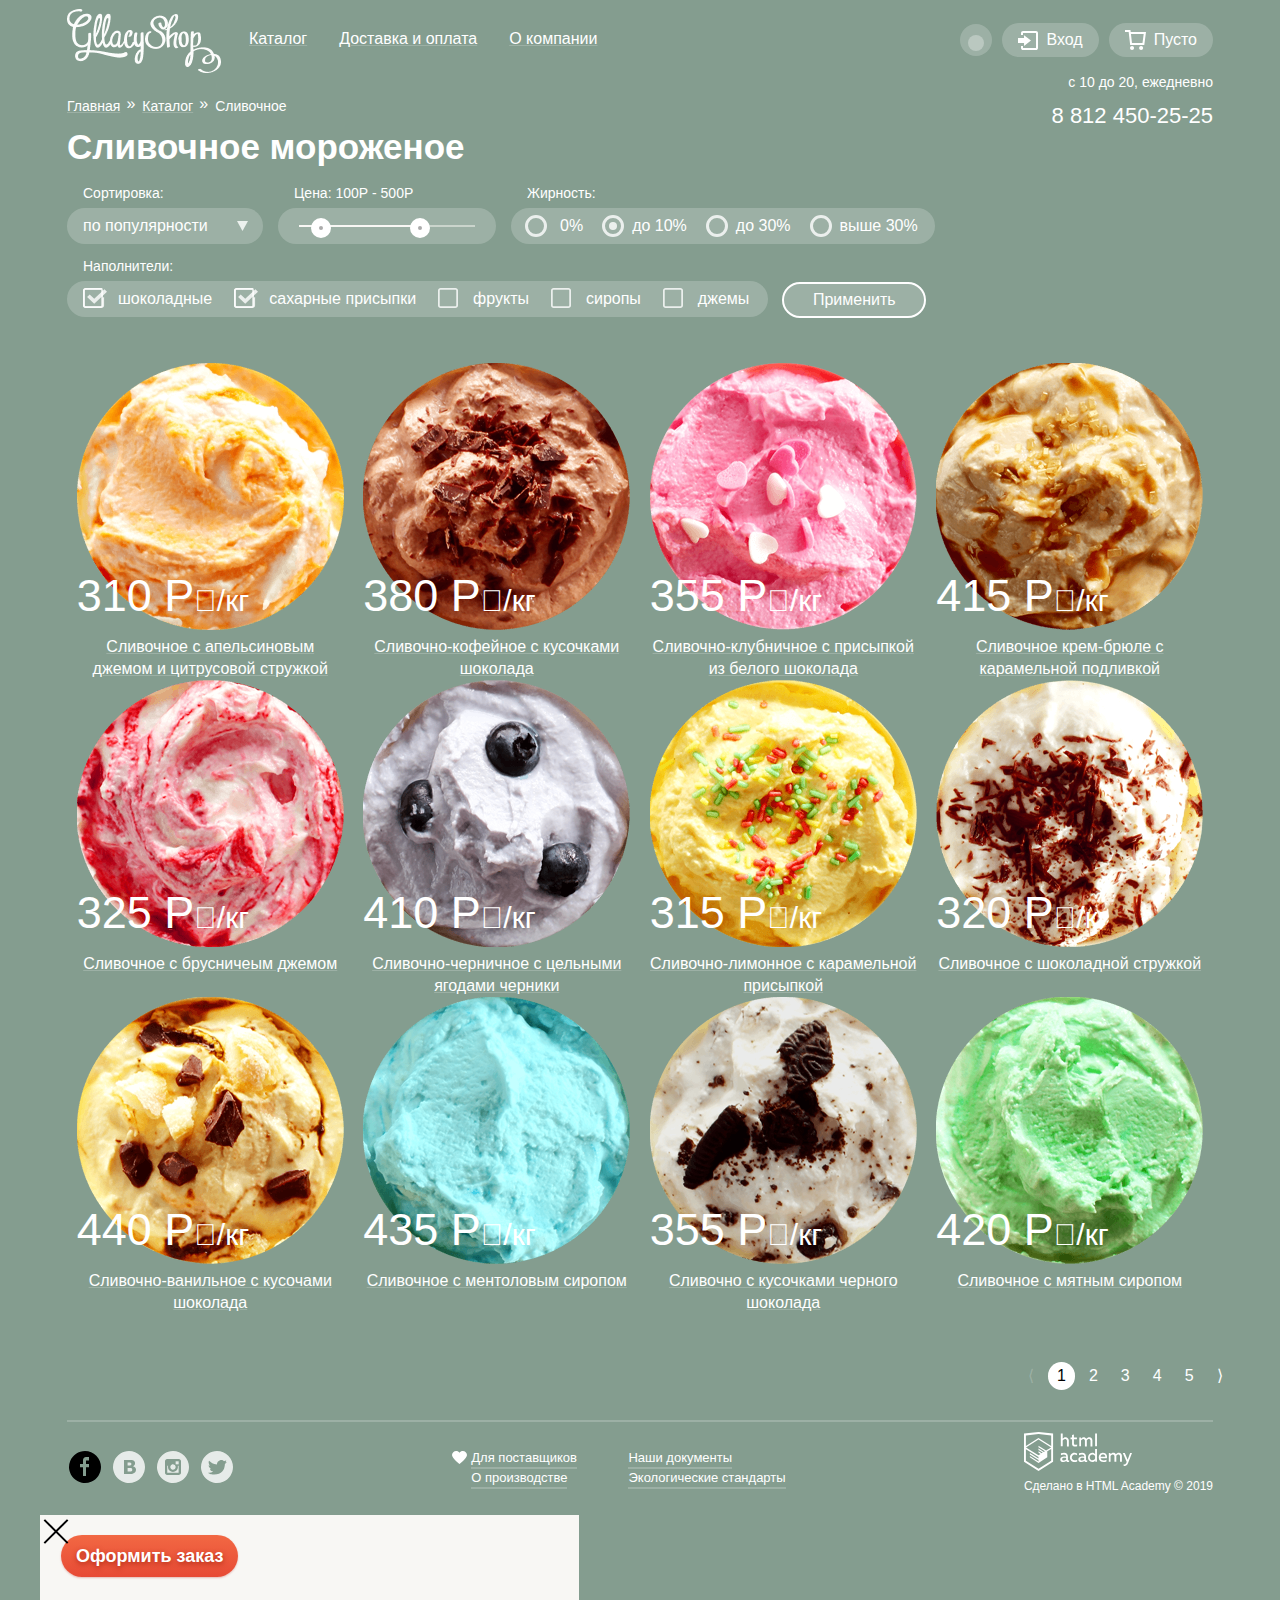
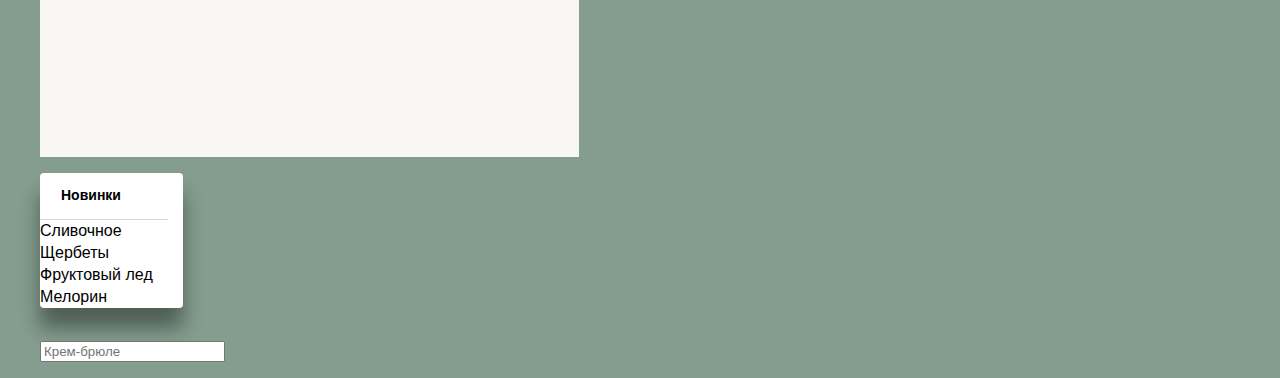
==== commit fef2da36: "Продолжаем оформление декоративных элементов" ====
--- a/catalog.html
+++ b/catalog.html
@@ -200,7 +200,11 @@
         <section class="footer-icon">
             <ul class="footer-icon-list">
                 <li>
-                    <a href="#"><img src="img/facebook.svg"></a>
+                    <a href="#">
+                        <svg xmlns="http://www.w3.org/2000/svg" viewBox="0 0 32 32" width="32" height="32">
+                        <path d="M 16 0 C 12.8355 0 9.74207 0.938384 7.11088 2.69649 C 4.4797 4.45459 2.42894 6.95345 1.21793 9.87706 C 0.0069325 12.8007 -0.309921 16.0177 0.307443 19.1214 C 0.924806 22.2251 2.44866 25.0761 4.6863 27.3137 C 6.92394 29.5513 9.77487 31.0752 12.8786 31.6926 C 15.9823 32.3099 19.1993 31.9931 22.1229 30.7821 C 25.0466 29.5711 27.5454 27.5203 29.3035 24.8891 C 31.0616 22.2579 32 19.1645 32 16 C 32 11.7565 30.3143 7.68687 27.3137 4.68629 C 24.3131 1.68571 20.2435 0 16 0 Z M 20.06 9.45 H 17 V 12.9 H 20 V 16.34 H 17 V 25 H 14 V 16.34 H 11 V 12.9 H 14 V 9.45 C 13.9449 8.59575 14.2291 7.75426 14.7908 7.1083 C 15.3525 6.46234 16.1464 6.06407 17 6 H 20 V 9.45 H 20.06 Z" />
+                        </svg>
+                    </a>
                 </li>
                 <li>
                     <a href="#"><img src="img/vk.svg"></a>
@@ -235,9 +239,13 @@
         </section>
     </footer>
 
-    <section>
-        <!--Здесь будет форма оформления заказа из корзины-->
-        <button type="submit">Оформить заказ</button>
+    <section class="basket">
+        <!--Форма оформления заказа из корзины-->
+        <form action="https://echo.htmlacademy.ru" method="POST">
+            <span class="basket-close"></span>
+
+        </form>
+        <button class="button-order button" type="submit">Оформить заказ</button>
     </section>
 
     <section>
--- a/css/style.css
+++ b/css/style.css
@@ -127,7 +127,7 @@
 .logo{
     margin-top: 9px;
     margin-left: 27px;
-    margin-right: 24px;
+    margin-right: 15px;
 }
 
 .main-navigation{
@@ -164,6 +164,7 @@
     left: 184px;
     width: 143px;
     color: var(--basic-black);
+    z-index: 5;
 }
 
 ul.submenu li:first-child{
@@ -187,8 +188,12 @@
     padding-bottom: 6px;
 }
 
-ul.submenu li:hover{
+ul.submenu li:not(:first-child):hover{
     background-color: var(--basic-lightred);
+}
+
+ul.submenu li:not(:first-child):active{
+    background-color: var(--basic-linklightred);  
 }
 
 ul.submenu > li > a{
@@ -227,17 +232,10 @@
     padding: 0;
 }
 
-embed:hover{
-    fill: black;
-}
-
 .user-navigation-input:hover{
     color: var(--basic-black);
     fill: var(--basic-black);
 }
-/*.user-navigation li:not(:last-of-type){
-    padding-right: 10px;
-}*/
 
 .site-navigation li:not(:last-of-type){
     padding-right: 6px;
@@ -270,27 +268,47 @@
     margin-right: 10px;
 }
 
+.user-navigation-svg{
+    fill: var(--basic-white);
+    vertical-align: sub;
+    margin-right: 10px;
+}
+
+.user-navigation-pic{
+    margin-right: 0px;
+    fill: white;
+}
+
 .user-navigation img{
     display: inline-block;
     vertical-align: middle;
     padding-right: 8px;
 }
 
-.user-navigation li:first-child){
+.user-navigation li:first-child{
     padding: 8px;
     border-radius: 50px;
-}
-
-.site-navigation a:hover,
+    background-color: var(--basic-transparent);
+    width: 32px;
+    height: 32px;
+}
+
+.site-navigation-link:hover,
+.user-navigation-item a:hover,
 .user-navigation a:hover{
     background-color: var(--basic-white);
     color: var(--basic-black);
     text-decoration: none;
     border-radius: 26px;
     display: block;
-}
-
-.site-navigation a:active{
+    fill: var(--basic-black);
+}
+
+.user-navigation a:hover svg{
+    fill: var(--basic-black);
+}
+
+.site-navigation-link:active{
     color: var(--basic-black);
     background-color: #EDEDED;
     box-shadow: inset 0px 2px 1px var(--basic-shadow);
@@ -298,6 +316,7 @@
 
 .user-navigation li:hover{
     color: var(--basic-black);
+    fill: var(--basic-black);
     background-color: var(--basic-white);   
 }
 
@@ -447,7 +466,7 @@
 }
 
 .range-filter{
-    width: 176px;
+    width: 218px;
     margin-top: 0;
 }
 
@@ -566,7 +585,7 @@
 }
 
 .filter-option-radio{
-    padding-left: 40px;
+    padding-left: 30px;
 }
 
 .form-checkbox{
@@ -672,7 +691,7 @@
 /*Слайдер*/
 
 .slider-container{
-    padding-bottom: 40px;
+    margin-bottom: 35px;
 }
 
 .site-wrapper{
@@ -742,7 +761,7 @@
 .slide-controls{
     position: absolute;
     margin-left: 27px;
-    bottom: 63px;
+    bottom: 30px;
     left: 0;
     z-index: 20;
     display: flex;
@@ -760,18 +779,26 @@
     cursor: pointer;
 }
 
+.slide-controls button[type=button]:hover{
+    background-color: rgba(255, 255, 255, 0.4);
+    border: 2px solid #FFFFFF;
+    box-sizing: border-box;
+}
+
+.slide-controls button[type=button]:active{
+    background-color: var(--basic-white);
+    border: 2px solid #FFFFFF;
+    box-sizing: border-box;
+}
+
 .slide-controls .current{
     background-color: var(--basic-white);
-}
-
-.slide-controls button:hover{
-    background: (255, 255, 255, 0.4);
 }
 
 .main-slide{
     font-weight: 500;
     position: relative;
-    padding-top: 321px;
+    padding-top: 305px;
     text-align: center;
     color: #ffffff;
 
@@ -826,12 +853,27 @@
     padding-bottom: 27px;
 }
 
+.button-order{
+    font-size: 18px;
+    font-weight: bold;
+    line-height: 16px;
+    color: var(--basic-white);
+    padding-top: 13px;
+    padding-right: 15px;
+    padding-bottom: 13px;
+    padding-left: 15px;
+    background: linear-gradient(180deg, #F26843 0%, #E74A35 100%);
+    box-shadow: 0px 1px 2px rgba(172, 16, 0, 0.25);
+    border-radius: 26px;
+    border: none;
+}
+
 .stock{
     display: flex;
     justify-content: space-between;
     margin-left: 27px;
     margin-right: 27px;
-    margin-bottom: 40px;
+    margin-bottom: 25px;
 
     /*outline: 5px solid rgba(216, 19, 255, 0.3);
     outline-offset: -5px;*/
@@ -856,15 +898,15 @@
     padding-left: 22px;
     padding-right: 22px;
     position: absolute;
-    right: 22px;
-    top: 150px;
+    right: 20px;
+    top: 160px;
 }
 
 .stock-right a{
-    padding-top: 16px;
+    padding-top: 15px;
     padding-bottom: 15px;
-    padding-left: 22px;
-    padding-right: 22px;
+    padding-left: 23px;
+    padding-right: 18px;
 }
 
 .stock-left a:hover{
@@ -892,16 +934,16 @@
 .catalog{
     margin-right: 27px;
     margin-left: 27px;
-    margin-bottom: 40px;
+    margin-bottom: 48px;
 }
 
 .catalog-hit{
     display: flex;
-    justify-content: space-between;
+    justify-content: space-around;
     flex-wrap: wrap;
     padding-left: 0;
     list-style: none;
-    position: relative;
+    /*position: relative;*/
     margin: 0;
     padding-top: 6px;
     /*outline: 5px solid rgba(19, 255, 184, 0.3);
@@ -912,8 +954,31 @@
     margin: 0;
 }
 
+.catalog-hit-list{
+    position: relative;
+}
 .catalog-hit-item{
-    position: relative;
+    padding-top: 6px;
+}
+
+.catalog-hit-list:hover .button-view{
+    display: block;
+    z-index: 5;
+}
+
+/*.catalog-hit-item:hover{
+    position: absolute;
+}*/
+
+.catalog-hit-list:hover::after{
+    content: ' ';
+    position: absolute;
+    top: 0px;
+    left: -10px;
+    background-color: var(--basic-transparent);
+    border-radius: 4px;
+    width: 287px;
+    height: 402px;
 }
 
 .catalog-hit-img{
@@ -924,35 +989,22 @@
 .catalog-hit li{
    max-width: 267px;
    position: relative;
-   margin-bottom: 43px;
-
-   /*outline: 5px solid rgba(255, 19, 129, 0.3);
-    outline-offset: -5px;*/
-}
-
-.catalog-hit li:hover{
+}
+
+/*.catalog-hit-list:hover{
     background-color: var(--basic-transparent);
     border-radius: 4px;
-    /*padding: 6px 13px 129px 13px;*/
-    /*margin-right: 13px;*/
-    /*width: 293px;*/
     height: 402px;
-    position: ;
     z-index: 2;
-}
+}*/
 
 .button-view{
-    /*display: none;*/
-    /*font-weight: bold;
-    font-size: 18px;
-    line-height: 24px;
-    color: var(--basic-white);*/
+    display: none;
     padding-top: 12px;
     padding-right: 16px;
     padding-bottom: 12px;
     padding-left: 16px;
     border-radius: 50px;
-    /*background-color: var(--basic-regularbutton);*/
     box-shadow: 0px 1px 2px #AC1000;
     position: absolute;
     top: 327px;
@@ -969,6 +1021,10 @@
 .price span{
     font-size: 30px;
     line-height: 35px;
+}
+
+.price span::before{
+    content: '\20BD8';
 }
 
 .title{
@@ -989,8 +1045,6 @@
     padding-top: 24px;
     padding-right: 23px;
     padding-left: 20px;
-    padding-bottom: 36px;
-
 }
 
 .info h3{
@@ -1042,7 +1096,6 @@
 
 article h4{
     margin: 0;
-    padding-bottom: 15px;
     padding-top: 23px;
     padding-left: 20px;
 }
@@ -1053,7 +1106,7 @@
     line-height: 30px;
     font-weight: bold;
     text-decoration: underline;
-    padding-right: 253px;
+    padding-right: 240px;
     display: inline-block;
     padding-left: 20px;
 }
@@ -1077,8 +1130,7 @@
     padding-top: 29px;
     padding-left: 20px;
     padding-right: 16px;
-    padding-bottom: 47px;
-
+    padding-bottom: 40px;
 }
 
 .form-input{
@@ -1092,8 +1144,8 @@
     padding-top: 15px;
     padding-left: 14px;
     padding-bottom: 14px;
-    margin-left: 20px;
-    margin-right: 10px;
+    margin-left: 25px;
+    margin-right: 5px;
 }
 
 /*.form-input:hover,
@@ -1112,10 +1164,10 @@
 .btn{
     vertical-align: middle;
     border: none;
-    padding-top: 14px;
-    padding-bottom: 13px;
+    padding-top: 9px;
+    padding-bottom: 10px;
     padding-left: 19px;
-    padding-right: 19px;
+    padding-right: 16px;
 }
 
 .button:hover{
@@ -1158,8 +1210,8 @@
     line-height: 24px;
     font-weight: bold;
     margin: 0;
-    padding-bottom: 30px;
-    padding-right: 53px;
+    padding-bottom: 20px;
+    padding-right: 30px;
 }
 
 .map-tel{
@@ -1175,7 +1227,7 @@
 }
 
 .map-time{
-    padding-bottom: 44px;
+    padding-bottom: 40px;
 }
 
 .map div{
@@ -1194,7 +1246,7 @@
 .btn-feedback{
     padding-top: 13px;
     padding-left: 28px;
-    padding-right: 28px;
+    /*padding-right: 28px;*/
 }
 
 .pagination-list{
@@ -1264,16 +1316,30 @@
     justify-content: space-between;
     width: 164px;
     margin: inherit;
-    padding-top: 36px;
-    padding-bottom: 35px;
+    padding-top: 29px;
+    padding-bottom: 20px;
     padding-left: 0px;
 }
 
-.footer-icon-list-item{
+.footer-icon-list-item svg{
     border: 2px solid rgba(255, 255, 255, 0.5);
     width: 32px;
     height: 32px;
     border-radius: 50px;
+    fill: var(--basic-white);
+    fill-opacity: 0.8;
+}
+
+.footer-icon-list-item svg:hover{
+    fill: var(--basic-white);
+    fill-opacity: 1;
+    border: 2px solid rgba(255, 255, 255, 0.5);
+}
+
+.footer-icon-list-item svg:active{
+    fill: var(--basic-white);
+    fill-opacity: 1;
+    border: 2px solid rgba(255, 255, 255, 0.7);
 }
 
 .footer-about{
@@ -1310,15 +1376,10 @@
     padding: inherit;
 }
 
-.footer-about a,
-.developer a{
+.footer-about a{
     font-size: 13px;
     line-height: 18px;
     border-bottom: 2px solid var( --basic-lightgreen);
-}
-
-.html-logo{
-    text-decoration: none;
 }
 
 /*.footer-about a:hover,
@@ -1329,6 +1390,14 @@
     padding: 0;
 }*/
 
+.developer-logo{
+    border-bottom: none;
+}
+
+.developer-academy{
+    border-bottom: 2px solid var( --basic-lightgreen);
+}
+
 .links-hover-click:hover,
 .links-hover-click:active{
     padding: 0;
@@ -1338,8 +1407,8 @@
 }
 
 .developer{
-    padding-top: 18px;
-    padding-bottom: 25px;
+    padding-top: 10px;
+    padding-bottom: 20px;
 }
 
 .developer p{
@@ -1620,15 +1689,53 @@
     border: 2px solid rgba(46, 136, 228, 0.52); 
 }
 
-
-
-
-
-
-
-
-
-
-
-
-
+/*Корзина*/
+.basket{
+    width: 539px;
+    height: 242px;
+    background-color: var(--basic-lightgrey);
+    padding-top: 20px;
+    padding-right: 14px;
+    padding-bottom: 21px;
+    padding-left: 21px;
+    position: relative;
+}
+
+.basket-close{
+    position: absolute;
+    left: 0px;
+    top: 0px;
+    width: 32px;
+    height: 32px;
+}
+
+.basket-close:before, .basket-close:after{
+    position: absolute;
+    left: 15px;
+    content: ' ';
+    height: 33px;
+    width: 2px;
+    background-color: var(--basic-black);
+}
+
+.basket-close:before{
+    transform: rotate(45deg);
+}
+
+.basket-close:after{
+    transform: rotate(-45deg);
+}
+
+
+
+
+
+
+
+
+
+
+
+
+
+
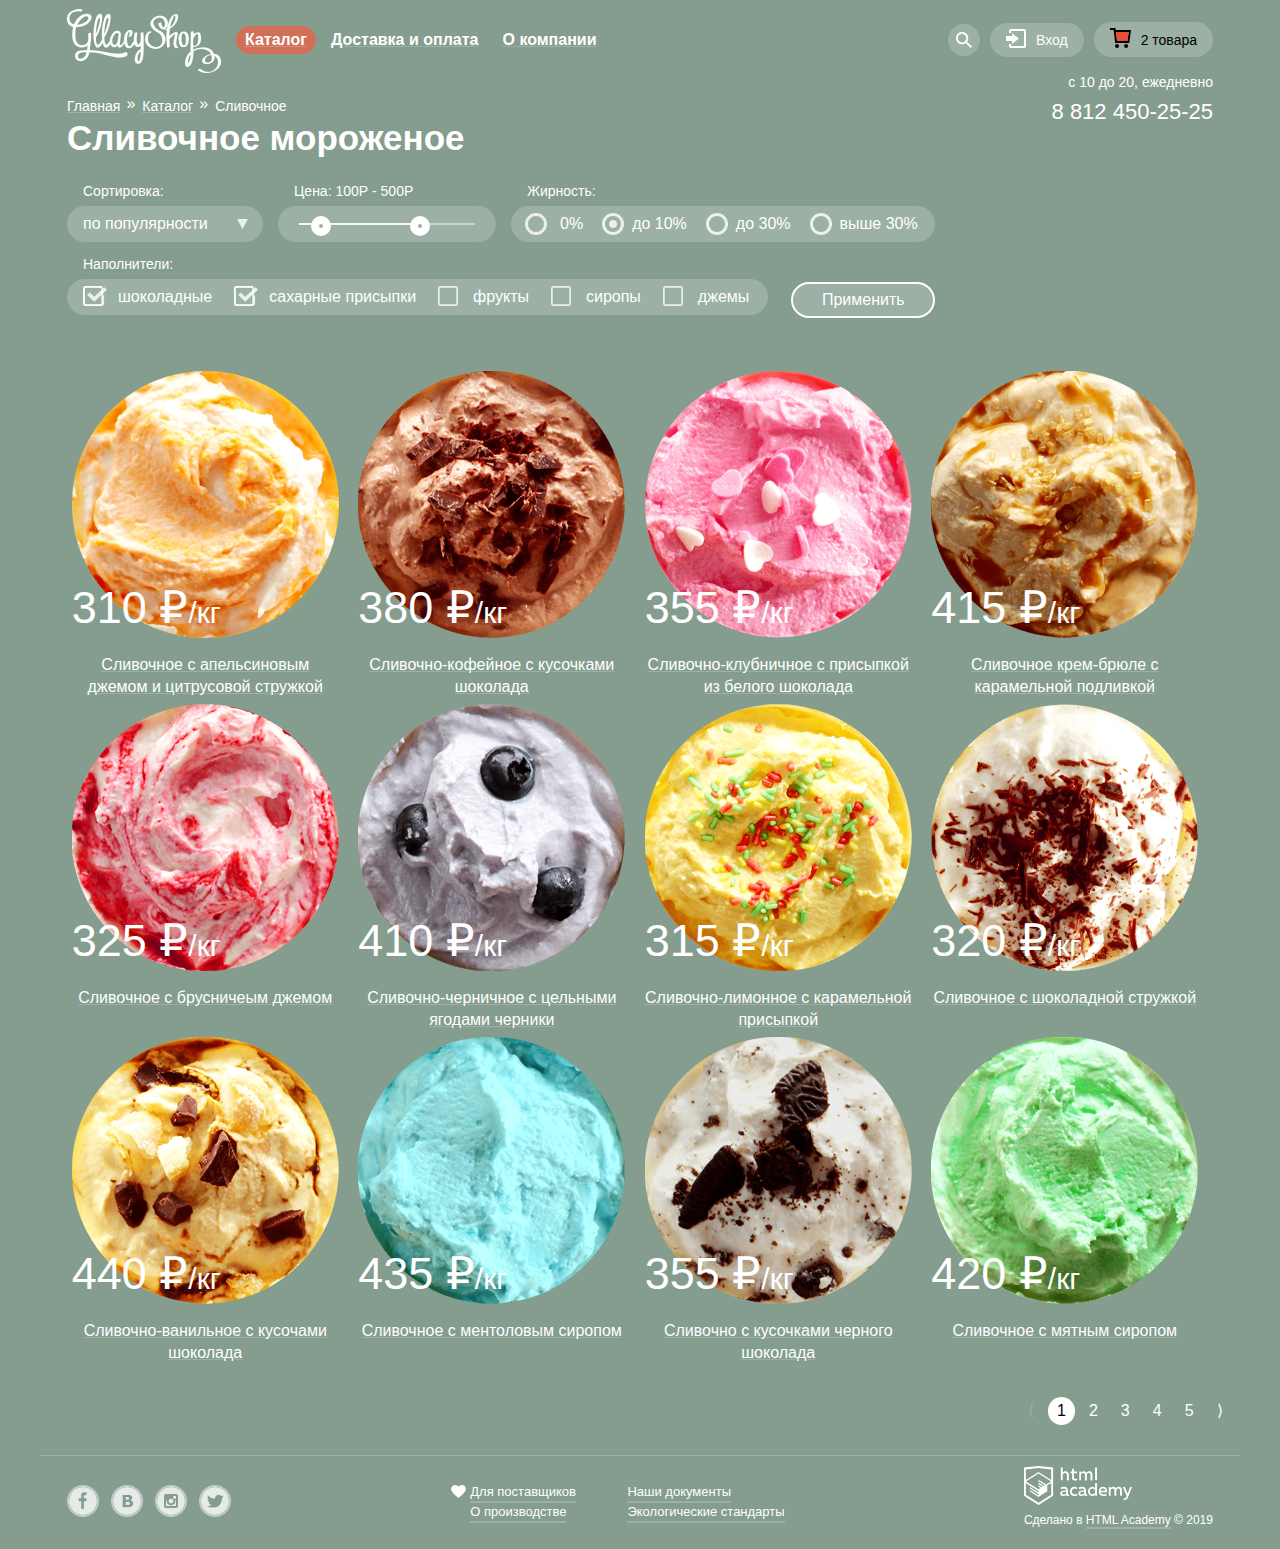
==== commit de48797f: "Завершаем стилизацию" ====
--- a/catalog.html
+++ b/catalog.html
@@ -7,25 +7,44 @@
     <link rel="stylesheet" href="css/style.css">
 </head>
 <body  class="container">
-    <header  class="header-navigation">
+    <header  class="header-navigation header-navigation-catalog">
         <div class="logo">
             <a href="index.html"><img src="img/logo.png" alt="Логотип" width="154" height="64"></a>
         </div>
         <ul class="site-navigation">
-            <li><a href="#">Каталог</a></li>
-            <li><a href="#">Доставка и оплата</a></li>
-            <li><a href="#">О компании</a></li>
+            <li class="site-navigation-item">
+                <a class="site-navigation-link on-page" href="catalog.html">Каталог</a>
+              <ul class="submenu">
+                <li><a class="submenu-first" href="#">Новинки</a></li>
+                <li><a href="catalog.html">Сливочное</a></li>
+                <li><a href="#">Щербеты</a></li>
+                <li><a href="#">Фруктовый лед</a></li>
+                <li><a href="#">Мелорин</a></li>
+              </ul>
+            </li>
+            <li><a class="site-navigation-link" href="#">Доставка и оплата</a></li>
+            <li><a class="site-navigation-link" href="#">О компании</a></li>
         </ul>
         <ul class="user-navigation">
-            <li><a href="#"><img class="user-navigation-search" src="img/search.svg" alt="Поиск" ></a></li>
-            <li><a href="#"><img src="img/input.svg" alt="Вход">Вход</a></li>
-            <li><a href="#"><img src="img/basket.svg" alt="Корзина">Пусто</a></li>
+            <li class="user-navigation-item"><a href="#"><svg class="user-navigation-pic" xmlns="http://www.w3.org/2000/svg" viewBox="0 0 16 16" width="16" height="16">
+              <path d="M 16 14.6652 L 11.0785 9.73294 C 11.9827 8.48188 12.3826 6.93501 12.1984 5.40134 C 12.0141 3.86767 11.2594 2.4601 10.0848 1.45982 C 8.91022 0.45954 7.40233 -0.0598191 5.86234 0.00548954 C 4.32234 0.0707982 2.86363 0.715967 1.77757 1.81212 C 0.691516 2.90827 0.0580813 4.3747 0.0038002 5.91849 C -0.050481 7.46228 0.478388 8.96976 1.48476 10.1398 C 2.49113 11.3098 3.90092 12.0563 5.43251 12.2301 C 6.96409 12.4039 8.50472 11.9922 9.74663 11.0772 L 14.6586 16 L 16 14.6652 Z M 6.08152 10.3767 C 5.24079 10.3767 4.41895 10.1268 3.71991 9.65874 C 3.02087 9.19063 2.47604 8.5253 2.15431 7.74687 C 1.83258 6.96844 1.7484 6.11188 1.91241 5.28551 C 2.07643 4.45913 2.48128 3.70006 3.07576 3.10427 C 3.67024 2.50849 4.42766 2.10276 5.25223 1.93838 C 6.0768 1.77401 6.93149 1.85837 7.70822 2.1808 C 8.48495 2.50324 9.14883 3.04927 9.61591 3.74983 C 10.083 4.4504 10.3323 5.27404 10.3323 6.11661 C 10.3298 7.24568 9.88115 8.3278 9.08451 9.12618 C 8.28788 9.92456 7.20813 10.3742 6.08152 10.3767 Z" />
+              </svg></a></li>
+            <li><a href="#"><svg class="user-navigation-svg" xmlns="http://www.w3.org/2000/svg" viewBox="0 0 20 19" width="20" height="19">
+              <path d="M 6.04 14.88 L 12.96 9.5 L 6.04 4.13 V 7.04 H 0 V 11.96 H 6.04 V 14.88 Z" />
+              <path d="M 18 0 H 5 C 4.46957 0 3.96086 0.210714 3.58579 0.585786 C 3.21071 0.960859 3 1.46957 3 2 V 4 H 5 V 2 H 18 V 17 H 5 V 15 H 3 V 17 C 3 17.5304 3.21071 18.0391 3.58579 18.4142 C 3.96086 18.7893 4.46957 19 5 19 H 18 C 18.5304 19 19.0391 18.7893 19.4142 18.4142 C 19.7893 18.0391 20 17.5304 20 17 V 2 C 20 1.46957 19.7893 0.960859 19.4142 0.585786 C 19.0391 0.210714 18.5304 0 18 0 Z" />
+              </svg>Вход</a></li>
+            <li class="user-navigation-goods"><a class="user-navigation-basket" href="#"><svg class="user-navigation-svg" xmlns="http://www.w3.org/2000/svg" width="21" height="20" viewBox="0 0 21 20">
+                <path d="M7.03359 20C8.14664 20 9.04894 19.1046 9.04894 18C9.04894 16.8954 8.14664 16 7.03359 16C5.92054 16 5.01823 16.8954 5.01823 18C5.01823 19.1046 5.92054 20 7.03359 20Z"/>
+                <path d="M16.1027 20C17.2157 20 18.118 19.1046 18.118 18C18.118 16.8954 17.2157 16 16.1027 16C14.9896 16 14.0873 16.8954 14.0873 18C14.0873 19.1046 14.9896 20 16.1027 20Z"/>
+                <path d="M5.70345 2L5.46161 0H0V2H3.66795L5.17946 15H19.2869L21 2H5.70345ZM17.5034 13H6.97313L5.96545 4H18.6924L17.5034 13Z"/>
+                <path class="basket-goods" d="M5.93506 4.03003L6.97297 13H17.5032L18.6923 4.03003H5.93506Z"/>                
+              </svg>2 товара</a></li>
         </ul>
     </header>
-    <main class="main">
+    <main class="main section-width">
         <section class="main-catalog">
             <div class="main-nav">
-                <div class="main-slaider-info">
+                <div class="main-slaider-info main-info">
                     <p>с 10 до 20, ежедневно</p>
                     <a href="tel:88124502525">8 812 450-25-25</a>
                 </div>
@@ -121,65 +140,78 @@
             </section>
         <section class="catalog">
             <ul class="catalog-hit">
-                <li>
-                    <img src="img/hit1.png" alt="Сливочное" width="267" height="267">
-                    <p class="price">310 P<span>/кг</span></p>
+                <li class="catalog-hit-list">
+                    <img class="catalog-hit-item" src="img/hit1.png" alt="Сливочное" width="267" height="267">
+                    <p class="price">310 <span>/кг</span></p>
                     <p class="title">Сливочное с апельсиновым джемом и цитрусовой стружкой</p>
-                </li>
-                <li>
-                    <img src="img/hit2.png" alt="Сливочно-кофейное" width="267" height="267">
-                    <p class="price">380 P<span>/кг</span></p>
+                    <a href="#" class="button-view button">Быстрый просмотр</a>
+                </li>
+                <li class="catalog-hit-list">
+                    <img class="catalog-hit-item" src="img/hit2.png" alt="Сливочно-кофейное" width="267" height="267">
+                    <p class="price">380 <span>/кг</span></p>
                     <p class="title">Сливочно-кофейное с кусочками шоколада</p>
-                </li>
-                <li>
-                    <img src="img/hit3.png" alt="Сливочно-клубничное" width="267" height="267">
-                    <p class="price">355 P<span>/кг</span></p>
+                    <a href="#" class="button-view button">Быстрый просмотр</a>
+                </li>
+                <li class="catalog-hit-list">
+                    <img class="catalog-hit-item" src="img/hit3.png" alt="Сливочно-клубничное" width="267" height="267">
+                    <p class="price">355 <span>/кг</span></p>
                     <p class="title">Сливочно-клубничное с присыпкой из белого шоколада</p>
-                </li>
-                <li>
-                    <img src="img/hit4.png" alt="Сливочное крем-брюле" width="267" height="267">
-                    <p class="price">415 P<span>/кг</span></p>
+                    <a href="#" class="button-view button">Быстрый просмотр</a>
+                </li>
+                <li class="catalog-hit-list">
+                    <img class="catalog-hit-item" src="img/hit4.png" alt="Сливочное крем-брюле" width="267" height="267">
+                    <p class="price">415 <span>/кг</span></p>
                     <p class="title">Сливочное крем-брюле с карамельной подливкой</p>
-                </li>
-                <li>
-                    <img src="img/product5.png" alt="Сливочное" width="267" height="267">
-                    <p class="price">325 P<span>/кг</span></p>
+                    <a href="#" class="button-view button">Быстрый просмотр</a>
+                </li>
+                <li class="catalog-hit-list">
+                    <img class="catalog-hit-item" src="img/product5.png" alt="Сливочное" width="267" height="267">
+                    <p class="price">325 <span>/кг</span></p>
                     <p class="title">Сливочное с брусничеым джемом</p>
-                </li>
-                <li>
-                    <img src="img/product6.png" alt="Сливочно-кофейное" width="267" height="267">
-                    <p class="price">410 P<span>/кг</span></p>
+                    <a href="#" class="button-view button">Быстрый просмотр</a>
+                    <a href="#" class="button-view button">Быстрый просмотр</a>
+                </li>
+                <li class="catalog-hit-list">
+                    <img class="catalog-hit-item" src="img/product6.png" alt="Сливочно-кофейное" width="267" height="267">
+                    <p class="price">410 <span>/кг</span></p>
                     <p class="title">Сливочно-черничное с цельными ягодами черники</p>
-                </li>
-                <li>
-                    <img src="img/product7.png" alt="Сливочно-клубничное" width="267" height="267">
-                    <p class="price">315 P<span>/кг</span></p>
+                    <a href="#" class="button-view button">Быстрый просмотр</a>
+                </li>
+                <li class="catalog-hit-list">
+                    <img class="catalog-hit-item" src="img/product7.png" alt="Сливочно-клубничное" width="267" height="267">
+                    <p class="price">315 <span>/кг</span></p>
                     <p class="title">Сливочно-лимонное с карамельной присыпкой</p>
-                </li>
-                <li>
-                    <img src="img/product8.png" alt="Сливочное крем-брюле" width="267" height="267">
-                    <p class="price">320 P<span>/кг</span></p>
+                    <a href="#" class="button-view button">Быстрый просмотр</a>
+                </li>
+                <li class="catalog-hit-list">
+                    <img class="catalog-hit-item" src="img/product8.png" alt="Сливочное крем-брюле" width="267" height="267">
+                    <p class="price">320 <span>/кг</span></p>
                     <p class="title">Сливочное с шоколадной стружкой</p>
-                </li>
-                <li>
-                    <img src="img/product9.png" alt="Сливочное" width="267" height="267">
-                    <p class="price">440 P<span>/кг</span></p>
+                    <a href="#" class="button-view button">Быстрый просмотр</a>
+                </li>
+                <li class="catalog-hit-list">
+                    <img class="catalog-hit-item" src="img/product9.png" alt="Сливочное" width="267" height="267">
+                    <p class="price">440 <span>/кг</span></p>
                     <p class="title">Сливочно-ванильное с кусочами шоколада</p>
-                </li>
-                <li>
-                    <img src="img/product10.png" alt="Сливочно-кофейное" width="267" height="267">
-                    <p class="price">435 P<span>/кг</span></p>
+                    <a href="#" class="button-view button">Быстрый просмотр</a>
+                </li>
+                <li class="catalog-hit-list">
+                    <img class="catalog-hit-item" src="img/product10.png" alt="Сливочно-кофейное" width="267" height="267">
+                    <p class="price">435 <span>/кг</span></p>
                     <p class="title">Сливочное с ментоловым сиропом</p>
-                </li>
-                <li>
-                    <img src="img/product11.png" alt="Сливочно-клубничное" width="267" height="267">
-                    <p class="price">355 P<span>/кг</span></p>
+                    <a href="#" class="button-view button">Быстрый просмотр</a>
+                </li>
+                <li class="catalog-hit-list">
+                    <img class="catalog-hit-item" src="img/product11.png" alt="Сливочно-клубничное" width="267" height="267">
+                    <p class="price">355 <span>/кг</span></p>
                     <p class="title">Сливочно с кусочками черного шоколада</p>
-                </li>
-                <li>
-                    <img src="img/product12.png" alt="Сливочное крем-брюле" width="267" height="267">
-                    <p class="price">420 P<span>/кг</span></p>
+                    <a href="#" class="button-view button">Быстрый просмотр</a>
+                </li>
+                <li class="catalog-hit-list">
+                    <img class="catalog-hit-item" src="img/product12.png" alt="Сливочное крем-брюле" width="267" height="267">
+                    <p class="price">420 <span>/кг</span></p>
                     <p class="title">Сливочное с мятным сиропом</p>
+                    <a href="#" class="button-view button">Быстрый просмотр</a>
                 </li>
             </ul>
         </section>
@@ -195,103 +227,153 @@
             </ul>
         </div>        
     </main>
-    <hr>
-    <footer class="footer">
+    <footer class="footer footer-line">
         <section class="footer-icon">
             <ul class="footer-icon-list">
-                <li>
+                <li class="footer-icon-list-item">
                     <a href="#">
                         <svg xmlns="http://www.w3.org/2000/svg" viewBox="0 0 32 32" width="32" height="32">
-                        <path d="M 16 0 C 12.8355 0 9.74207 0.938384 7.11088 2.69649 C 4.4797 4.45459 2.42894 6.95345 1.21793 9.87706 C 0.0069325 12.8007 -0.309921 16.0177 0.307443 19.1214 C 0.924806 22.2251 2.44866 25.0761 4.6863 27.3137 C 6.92394 29.5513 9.77487 31.0752 12.8786 31.6926 C 15.9823 32.3099 19.1993 31.9931 22.1229 30.7821 C 25.0466 29.5711 27.5454 27.5203 29.3035 24.8891 C 31.0616 22.2579 32 19.1645 32 16 C 32 11.7565 30.3143 7.68687 27.3137 4.68629 C 24.3131 1.68571 20.2435 0 16 0 Z M 20.06 9.45 H 17 V 12.9 H 20 V 16.34 H 17 V 25 H 14 V 16.34 H 11 V 12.9 H 14 V 9.45 C 13.9449 8.59575 14.2291 7.75426 14.7908 7.1083 C 15.3525 6.46234 16.1464 6.06407 17 6 H 20 V 9.45 H 20.06 Z" />
+                          <path d="M 16 0 C 12.8355 0 9.74207 0.938384 7.11088 2.69649 C 4.4797 4.45459 2.42894 6.95345 1.21793 9.87706 C 0.0069325 12.8007 -0.309921 16.0177 0.307443 19.1214 C 0.924806 22.2251 2.44866 25.0761 4.6863 27.3137 C 6.92394 29.5513 9.77487 31.0752 12.8786 31.6926 C 15.9823 32.3099 19.1993 31.9931 22.1229 30.7821 C 25.0466 29.5711 27.5454 27.5203 29.3035 24.8891 C 31.0616 22.2579 32 19.1645 32 16 C 32 11.7565 30.3143 7.68687 27.3137 4.68629 C 24.3131 1.68571 20.2435 0 16 0 Z M 20.06 9.45 H 17 V 12.9 H 20 V 16.34 H 17 V 25 H 14 V 16.34 H 11 V 12.9 H 14 V 9.45 C 13.9449 8.59575 14.2291 7.75426 14.7908 7.1083 C 15.3525 6.46234 16.1464 6.06407 17 6 H 20 V 9.45 H 20.06 Z" />
                         </svg>
                     </a>
                 </li>
-                <li>
-                    <a href="#"><img src="img/vk.svg"></a>
-                </li>
-                <li>
-                    <a href="#"><img src="img/inst.svg"></a>
-                </li>
-                <li>
-                    <a href="#"><img src="img/twitter.svg"></a>
+                <li class="footer-icon-list-item">
+                    <a href="#">
+                        <svg xmlns="http://www.w3.org/2000/svg" viewBox="0 0 32 32" width="32" height="32">
+                          <path d="M 16.64 14.49 C 16.9652 14.4904 17.2875 14.4293 17.59 14.31 C 17.8645 14.2077 18.0922 14.0085 18.23 13.75 C 18.3343 13.4964 18.3854 13.2241 18.38 12.95 C 18.376 12.7057 18.3143 12.4659 18.2 12.25 C 18.0714 12.0066 17.8523 11.8235 17.59 11.74 C 17.2687 11.627 16.9306 11.5695 16.59 11.57 H 14.59 V 14.57 H 15.16 C 15.75 14.52 16.24 14.51 16.64 14.49 Z" />
+                          <path d="M 18.12 17.08 C 17.751 17.0101 17.3752 16.9832 17 17 H 14.61 V 20.5 H 17.06 C 17.4757 20.4953 17.8865 20.4104 18.27 20.25 C 18.591 20.1392 18.8632 19.9199 19.04 19.63 C 19.1865 19.3527 19.2621 19.0436 19.26 18.73 C 19.2753 18.3782 19.1848 18.0298 19 17.73 C 18.7922 17.4167 18.4806 17.1865 18.12 17.08 Z" />
+                          <path d="M 16 0 C 12.8355 0 9.74207 0.938384 7.11088 2.69649 C 4.4797 4.45459 2.42894 6.95345 1.21793 9.87706 C 0.0069325 12.8007 -0.309921 16.0177 0.307443 19.1214 C 0.924806 22.2251 2.44866 25.0761 4.6863 27.3137 C 6.92394 29.5513 9.77487 31.0752 12.8786 31.6926 C 15.9823 32.3099 19.1993 31.9931 22.1229 30.7821 C 25.0466 29.5711 27.5454 27.5203 29.3035 24.8891 C 31.0616 22.2579 32 19.1645 32 16 C 32 11.7565 30.3143 7.68687 27.3137 4.68629 C 24.3131 1.68571 20.2435 0 16 0 Z M 22.6 20.53 C 22.3376 21.056 21.9537 21.5119 21.48 21.86 C 20.9342 22.2714 20.3122 22.5705 19.65 22.74 C 18.8286 22.9383 17.9848 23.029 17.14 23.01 H 11 V 9 H 16.45 C 17.2781 8.9868 18.1063 9.02354 18.93 9.11 C 19.473 9.19401 19.9994 9.36273 20.49 9.61 C 20.9868 9.84615 21.4013 10.2258 21.68 10.7 C 21.9455 11.1728 22.0801 11.7079 22.07 12.25 C 22.0819 12.8916 21.8931 13.5209 21.53 14.05 C 21.1452 14.588 20.6142 15.0045 20 15.25 V 15.32 C 20.8272 15.4588 21.5898 15.8541 22.18 16.45 C 22.7295 17.0712 23.0163 17.8815 22.98 18.71 C 23.0043 19.3386 22.8738 19.9636 22.6 20.53 Z" />
+                        </svg>
+                    </a>
+                </li>
+                <li class="footer-icon-list-item">
+                    <a href="#">
+                        <svg xmlns="http://www.w3.org/2000/svg" fill="none" viewBox="0 0 32 32" width="32" height="32">
+                        <g>
+                          <path d="M 20.92 16 C 20.92 17.3155 20.3974 18.5771 19.4673 19.5072 C 18.5371 20.4374 17.2755 20.96 15.96 20.96 C 14.6445 20.96 13.3829 20.4374 12.4528 19.5072 C 11.5226 18.5771 11 17.3155 11 16 C 11.001 15.6158 11.048 15.233 11.14 14.86 H 10.24 V 21.7 H 21.64 V 14.86 H 20.74 C 20.8406 15.2325 20.901 15.6147 20.92 16 Z" />
+                          <path d="M 16 18.66 C 16.5252 18.656 17.0375 18.4967 17.4723 18.202 C 17.9071 17.9073 18.245 17.4905 18.4432 17.0042 C 18.6415 16.5178 18.6913 15.9836 18.5864 15.4689 C 18.4816 14.9542 18.2266 14.4821 17.8539 14.1121 C 17.4811 13.7421 17.0071 13.4908 16.4916 13.3897 C 15.9762 13.2887 15.4424 13.3425 14.9575 13.5445 C 14.4726 13.7464 14.0584 14.0873 13.7669 14.5243 C 13.4755 14.9613 13.32 15.4748 13.32 16 C 13.3213 16.3506 13.3917 16.6976 13.5271 17.021 C 13.6625 17.3444 13.8602 17.638 14.1091 17.8851 C 14.358 18.1321 14.653 18.3276 14.9775 18.4606 C 15.3019 18.5936 15.6494 18.6613 16 18.66 Z" />
+                          <path d="M 21.68 10.3 H 18.64 V 13.34 H 21.68 V 10.3 Z" />
+                          <path d="M 16 0 C 12.8355 0 9.74207 0.938384 7.11088 2.69649 C 4.4797 4.45459 2.42894 6.95345 1.21793 9.87706 C 0.0069325 12.8007 -0.309921 16.0177 0.307443 19.1214 C 0.924806 22.2251 2.44866 25.0761 4.6863 27.3137 C 6.92394 29.5513 9.77487 31.0752 12.8786 31.6926 C 15.9823 32.3099 19.1993 31.9931 22.1229 30.7821 C 25.0466 29.5711 27.5454 27.5203 29.3035 24.8891 C 31.0616 22.2579 32 19.1645 32 16 C 32 11.7565 30.3143 7.68687 27.3137 4.68629 C 24.3131 1.68571 20.2435 0 16 0 Z M 24 21.7 C 24.0027 22.0045 23.9444 22.3064 23.8285 22.588 C 23.7127 22.8696 23.5416 23.1251 23.3253 23.3395 C 23.1091 23.5539 22.8521 23.7228 22.5695 23.8362 C 22.2869 23.9497 21.9845 24.0054 21.68 24 H 10.28 C 9.97928 23.9987 9.68175 23.9382 9.40442 23.8219 C 9.12709 23.7056 8.87537 23.5358 8.66366 23.3222 C 8.45194 23.1086 8.28436 22.8554 8.17049 22.5771 C 8.05662 22.2988 7.99869 22.0007 8.00001 21.7 V 10.3 C 7.99869 9.99927 8.05662 9.70123 8.17049 9.42289 C 8.28436 9.14455 8.45194 8.89137 8.66366 8.67779 C 8.87537 8.46422 9.12709 8.29443 9.40442 8.17814 C 9.68175 8.06184 9.97928 8.00131 10.28 8 H 21.67 C 21.9749 7.99467 22.2778 8.0503 22.561 8.16362 C 22.8441 8.27694 23.1017 8.44568 23.3188 8.65992 C 23.5358 8.87416 23.7079 9.12959 23.8249 9.41123 C 23.9418 9.69287 24.0014 9.99504 24 10.3 V 21.7 Z" />
+                        </g>
+                        </svg>
+                    </a>
+                </li>
+                <li class="footer-icon-list-item">
+                    <a href="#">
+                        <svg xmlns="http://www.w3.org/2000/svg" viewBox="0 0 32 32" width="32" height="32">
+                          <path d="M 16 0 C 12.8355 0 9.74207 0.938384 7.11088 2.69649 C 4.4797 4.45459 2.42894 6.95345 1.21793 9.87706 C 0.0069325 12.8007 -0.309921 16.0177 0.307443 19.1214 C 0.924806 22.2251 2.44866 25.0761 4.6863 27.3137 C 6.92394 29.5513 9.77487 31.0752 12.8786 31.6926 C 15.9823 32.3099 19.1993 31.9931 22.1229 30.7821 C 25.0466 29.5711 27.5454 27.5203 29.3035 24.8891 C 31.0616 22.2579 32 19.1645 32 16 C 32 11.7565 30.3143 7.68687 27.3137 4.68629 C 24.3131 1.68571 20.2435 0 16 0 Z M 23.94 12.81 C 23.69 19.33 20.48 23.64 12.94 23.51 H 12.46 C 12.01 23.51 7.91001 23.07 7.11001 21.69 C 8.8989 21.9555 10.7228 21.5494 12.23 20.55 C 11.18 20.26 9.31001 20.09 8.98001 17.7 C 9.39279 17.8642 9.84415 17.9058 10.28 17.82 C 9.00001 17 7.53001 16.3 7.61001 14.17 C 8.02796 14.4893 8.54454 14.652 9.07001 14.63 C 8.30001 14.4 6.92001 11.39 8.07001 9.85 C 10.07 11.64 12.14 13.33 15.87 13.49 C 16.1 11.28 17.11 9.79 19.04 9.17 C 19.7375 8.93332 20.4908 8.91568 21.1986 9.11946 C 21.9065 9.32323 22.5351 9.73867 23 10.31 C 23.74 10.08 24.45 9.84 25.19 9.62 C 25.1758 9.95711 25.0846 10.2865 24.9234 10.5829 C 24.7622 10.8793 24.5353 11.1349 24.26 11.33 C 24.5167 11.3601 24.7768 11.3336 25.0221 11.2524 C 25.2674 11.1712 25.492 11.0372 25.68 10.86 C 25.5628 11.2985 25.3443 11.7034 25.0421 12.0421 C 24.7399 12.3808 24.3624 12.6438 23.94 12.81 Z" />
+                        </svg>
+                    </a>
                 </li>
             </ul>
         </section>
         <section class="footer-about">
             <ul class="footer-about-list">
                 <li class="footer-about-list-item">
-                  <a href="#">Для поставщиков</a>          
-                </li>
-                <li>
-                    <a href="#">Наши документы</a>
-                </li>
-                <li>
-                  <a href="#">О производстве</a>
-                </li>
-                <li>
-                  <a href="#">Экологические стандарты</a>
+                    <a href="#" class="links-hover-click">Для поставщиков</a>         
+                </li>
+                <li>
+                  <a href="#" class="links-hover-click">Наши документы</a>
+                </li>
+                <li>
+                  <a href="#" class="links-hover-click">О производстве</a>
+                </li>
+                <li>
+                  <a href="#" class="links-hover-click">Экологические стандарты</a>
                 </li>
             </ul>
         </section>
         <section class="developer">
-            <img src="img/logo-acad.svg" alt="Html Academy" width="108" height="39">  
-            <p>Сделано в HTML Academy &copy; 2019</p>
+            <a class="developer-logo" href="https://htmlacademy.ru/intensive/htmlcss"><img src="img/logo-acad.svg" alt="Html Academy" width="108" height="39"></a>  
+            <p>Сделано в <a class="developer-academy links-hover-click" href="https://htmlacademy.ru/intensive/htmlcss" class="links-hover-click">HTML Academy</a> &copy; 2019</p>
         </section>
     </footer>
 
     <section class="basket">
         <!--Форма оформления заказа из корзины-->
-        <form action="https://echo.htmlacademy.ru" method="POST">
-            <span class="basket-close"></span>
-
-        </form>
-        <button class="button-order button" type="submit">Оформить заказ</button>
-    </section>
-
-    <section>
-        <!--Список при наведении на кнопку Каталог-->
-        <ul class="catalog-list">
-            <li><a href="#">Новинки</a></li>
-            <li><a href="#">Сливочное</a></li>
-            <li><a href="#">Щербеты</a></li>
-            <li><a href="#">Фруктовый лед</a></li>
-            <li><a href="#">Мелорин</a></li>
-        </ul>
-    </section>
-
-    <section>
-    <!--Форма поиска-->
-        <!--form action="https://echo.htmlacademy.ru" method="POST">
+            <ul>
+                <li>
+                    <button class="basket-close" type="button" aria-label="Удалить товар из корзины"></button>
+                </li>
+                <li>
+                    <img class="basket-img" src="img/ice-small1.png" alt="Мороженое">
+                </li>
+                <li class="basket-name basket-text">
+                    Пломбир с апельсиновым джемом
+                    <input type="hidden" name="name" value="Пломбир с апельсиновым джемом">
+                </li>
+                <li class="basket-text">
+                    1,5 кг
+                    <input id="basket-weight" type="hidden" name="weight" value="Вес">
+                </li>
+                <li class="basket-cost basket-text">
+                    200 руб.
+                    <input id="basket-cost" type="hidden" name="cost" value="Стоимость за килограмм">
+                </li>
+                <li class="basket-text">
+                    300 руб.
+                    <input id="basket-total" type="hidden" name="total" value="Всего за позицию">
+                </li>
+            </ul>
+            <ul>
+                <li>
+                    <button class="basket-close basket-close-last" type="button" aria-label="Удалить товар из корзины"></button>
+                </li>
+                <li>
+                    <img class="basket-img" src="img/ice-small2.png" alt="Мороженое">
+                </li>
+                <li class="basket-name basket-text basket-item basket-item">
+                    Клубничный пломбир с присыпкой из белого шоколада
+                    <input type="hidden" name="name" value="Клубничный пломбир с присыпкой из белого шоколада">
+                </li>
+                <li class="basket-text">
+                    1,5 кг
+                    <input type="hidden" name="weight" value="Вес">
+                </li>
+                <li class="basket-cost basket-text">
+                    300 руб.
+                    <input type="hidden" name="cost" value="Стоимость за килограмм">
+                </li>
+                <li class="basket-text">
+                    450 руб.
+                    <input type="hidden" name="total" value="Всего за позицию">
+                </li>
+            </ul>
             <p>
-                <label for="search" class="visually-hidden">Введите наименование</label>
-                <input id="search" type="text" name="search" placeholder="Крем-брюле">
+                Итого: 750руб.
+                <input type="hidden" name="grand-total" value="Итого">
             </p>
-        </form-->
-        <form action="https://echo.htmlacademy.ru" method="POST">
-            <p>
-                <label for="search_site" class="visually-hidden">Введите наименование</label>
-                <input type="search" id="search_site" placeholder="Крем-брюле">
-            </p>
+            <button class="button-order button" type="submit">Оформить заказ</button>
         </form>
     </section>
 
-    <!--section>
-        <!--Форма входа>
-        <form action="https://echo.htmlacademy.ru" method="GET">
-            <p>
-              <label for="login-login" class="visually-hidden">Введите логин</label>
-              <input id="login-login" type="email" name="login" placeholder="email@example.com">
-            </p>
-            <p>
-              <label for="login-password" class="visually-hidden">Введите пароль</label>
-              <input id="login-password" type="password" name="password" placeholder="******">
-            </p>
-            <button type="submit">Войти</button>
+    <section>
+     <!--Форма поиска-->
+     <section class="form-search modal">
+        <form action="https://echo.htmlacademy.ru" method="POST">
+          <p>
+            <label for="search_site" class="visually-hidden">Введите наименование</label>
+            <input class="modal-iteraction form-search-input" type="search" id="search_site" placeholder="Крем-брюле">
+          </p>
         </form>
-        <button type="button">Закрыть</button>
-        <a href="#">Забыли пароль?</a>
-        <a href="#">Новая регистрация</a>
-    </section-->
+      </section>
+
+       <!--Форма входа-->
+       <section class="modal modal-login">
+        <form class="login-form" action="https://echo.htmlacademy.ru" method="POST">
+          <p>
+            <label for="login-login" class="visually-hidden">Введите логин</label>
+            <input class="modal-iteraction" id="login-login" type="email" name="login" placeholder="email@example.com">
+          </p>
+          <p>
+            <label for="login-password" class="visually-hidden">Введите пароль</label>
+            <input class="modal-iteraction" id="login-password" type="password" name="password" placeholder="******">
+          </p>
+          <button class="modal-button button button-input" type="submit">Войти</button>
+        <a class="restore" href="#">Забыли пароль?</a>
+        <a class="restore" href="#">Новая регистрация</a>
+      </form>
+      </section>
 
 </body>
 </html>--- a/css/style.css
+++ b/css/style.css
@@ -58,12 +58,21 @@
     box-sizing: border-box;
 }
 
+.section-width{
+    width: 1200px;
+    margin: auto;
+}
+
 body{
-    min-width: 1200px;
+    width: 100%;
+    margin: 0 auto;
+    position: relative;
+
     min-height: 100%;
     display: grid;
     grid-template-rows: min-content 1fr min-content;
     align-content: start;
+    justify-content: center;
     margin: 0;
     padding: 0;
     font-family: "Roboto", Arial, sans-serif;
@@ -76,6 +85,12 @@
     background-repeat: no-repeat;
 }
 
+.container{
+    width: 100%;
+    margin: 0 auto;
+    position: relative;
+}
+
 img{
     max-width: 100%;
     height: auto;
@@ -96,12 +111,6 @@
     padding: 0;
     clip: rect(0 0 0 0);
     overflow: hidden;
-}
-
-.container{
-    width: 1200px;
-    margin: 0 auto;
-    position: relative;
 }
 
 .button{
@@ -124,9 +133,13 @@
     margin-bottom: 16px;
 }
 
+.header-navigation-catalog{
+    padding-right: 27px;
+    padding-left: 27px;
+}
+
 .logo{
     margin-top: 9px;
-    margin-left: 27px;
     margin-right: 15px;
 }
 
@@ -141,9 +154,8 @@
     padding: 0px;
 }
 
+
 .site-navigation{
-    /*outline: 5px solid rgba(255, 0, 0, 0.3);
-    outline-offset: -5px;*/
     display: flex;
     flex-wrap: wrap;
     flex-grow: 1;
@@ -160,11 +172,15 @@
     background-color: var(--basic-white);
     box-shadow: 0px 20px 20px rgba(0, 0, 0, 0.4);
     border-radius: 4px;
-    top: 59px;
-    left: 184px;
+    top: 40px;
+    left: 0;
     width: 143px;
     color: var(--basic-black);
     z-index: 5;
+}
+
+.site-navigation-item{
+    position: relative;
 }
 
 ul.submenu li:first-child{
@@ -176,6 +192,9 @@
     margin-right: 9px;
     font-size: 14px;
     line-height: 18px;
+}
+
+ul.submenu li:first-child a{
     font-weight: bold;
 }
 
@@ -198,6 +217,7 @@
 
 ul.submenu > li > a{
     color: var(--basic-black);
+    font-weight: normal;
     padding: 0;
     display: block;
 }
@@ -207,17 +227,31 @@
     display: block;
 }
 
-ul.site-navigation > li:hover > ul.submenu{
+.site-navigation > li:hover > ul.submenu{
     display: block;
 }
 
+.site-navigation li:hover > .site-navigation-link{
+    background-color: var(--basic-white);
+    color: var(--basic-black);
+    border-radius: 26px;
+}
+
+ul.submenu > li:hover > .site-navigation{
+    background-color: var(--basic-white);
+}
+
+.on-page{
+    background-color: #D07058;
+    border-radius: 26px;
+    padding-right: 0px;
+}
+
 .user-navigation{
-   /* outline: 5px solid rgba(0, 0, 255, 0.3);
-    outline-offset: -5px;*/
     padding: 0;
     display: flex;
     align-items: center;
-    padding-right: 27px;
+    /*padding-right: 27px;*/
 }
 
 .user-navigation-input-img{
@@ -241,10 +275,8 @@
     padding-right: 6px;
 }
 
-.site-navigation a{
-    /*border-bottom: 2px solid var(--basic-lightgreen);*/
-    text-decoration: underline;
-    text-decoration-color: var(--basic-transparent);
+.site-navigation-item{
+    position: relative;
 }
 
 .site-navigation,
@@ -253,9 +285,22 @@
 }
 
 .site-navigation a{
+    text-decoration: underline;
+    text-decoration-color: var(--basic-transparent);
     color: var(--basic-white);
     display: block;
-    padding: 9px 13px 11px 13px;
+    padding-top: 5px;
+    padding-bottom: 5px;
+    padding-right: 9px;
+    padding-left: 9px;
+    font-weight: bold;
+    line-height: 18px;
+}
+
+.user-navigation a{
+    font-size: 14px;
+    font-weight: 500;
+    line-height: 16px;
 }
 
 .user-navigation li:not(:first-of-type){
@@ -304,8 +349,10 @@
     fill: var(--basic-black);
 }
 
-.user-navigation a:hover svg{
+.user-navigation li:hover svg,
+.user-navigation li:hover a{
     fill: var(--basic-black);
+    color: var(--basic-black);
 }
 
 .site-navigation-link:active{
@@ -318,14 +365,32 @@
     color: var(--basic-black);
     fill: var(--basic-black);
     background-color: var(--basic-white);   
+}
+
+.user-navigation-goods{
+    background-color: var(--basic-white);
+}
+
+.user-navigation-basket{
+    font-weight: 500;
+    color: var(--basic-black);
+}
+
+.user-navigation-goods{
+    background-color: var(--basic-white);
+}
+.user-navigation-basket svg{
+    fill: var(--basic-black);
+}
+
+.basket-goods{
+    fill: #e84d37;
 }
 
 .main-nav{
     display: grid;
     grid-template-columns: 224px 1fr;
     align-content: start;
-    /*outline-offset: -5px;
-    outline: 5px solid rgba(0, 0, 255, 0.7);*/
     margin-left: 27px;
 }
 
@@ -384,8 +449,8 @@
     font-size: 35px;
     line-height: 41px;
     margin-left: 27px;
-    margin-top: 9px;
-    margin-bottom: 18px;
+    margin-top: 0;
+    margin-bottom: 25px;
 }
 
 .form-legend{
@@ -446,12 +511,6 @@
     background-repeat: no-repeat;
 }
 
-/*.forom-sorting :hover{
-    background-image: url(../img/black-select.svg);
-    background-position: 170px center;
-    background-repeat: no-repeat;
-}*/
-
 .form-sorting:hover{
     color: var(--basic-black);
     background-image: url(../img/black-select.svg);
@@ -518,6 +577,11 @@
     left: 132px;
     width: 20px;
     height: 20px;
+}
+
+.toggle-max:hover,
+.toggle-min:hover{
+    cursor: pointer;
 }
 
 .form-radio{
@@ -673,7 +737,8 @@
     background-color: var(--basic-transparent);
     height: 36px;
     width: 144px;
-    margin-top: 24px;
+    margin-top: 26px;
+    margin-left: 9px;
 }
 
 .button-apply:hover,
@@ -692,6 +757,7 @@
 
 .slider-container{
     margin-bottom: 35px;
+    padding-right: 27px;
 }
 
 .site-wrapper{
@@ -701,6 +767,9 @@
     background-repeat: no-repeat;
     background-position: top center;
     background-position-y: 83px;
+    margin-right: 0;
+    margin-left: 0;
+    padding-left: 27px;
 }
 
 .site-wrapper-1{
@@ -760,7 +829,7 @@
 
 .slide-controls{
     position: absolute;
-    margin-left: 27px;
+    /*margin-left: 27px;*/
     bottom: 30px;
     left: 0;
     z-index: 20;
@@ -809,8 +878,12 @@
 .main-slaider-info{
     position: absolute;
     text-align: right;
-    right: 27px;
+    right: 0;
     top: -35px;
+}
+
+.main-info{
+    padding-right: 27px;
 }
 
 .main-slaider{
@@ -822,6 +895,7 @@
 .main-slaider-info p{
     font-size: 14px;
     line-height: 16px;
+    margin-bottom: 10px;
     /*position: relative
     top: -40px;*/
 }
@@ -866,15 +940,20 @@
     box-shadow: 0px 1px 2px rgba(172, 16, 0, 0.25);
     border-radius: 26px;
     border: none;
+    position: absolute;
+    top: 177px;
+    left: 350px;
+    margin-top: 10px;
 }
 
 .stock{
     display: flex;
     justify-content: space-between;
-    margin-left: 27px;
-    margin-right: 27px;
+    /*margin-left: 27px;
+    margin-right: 27px;*/
     margin-bottom: 25px;
-
+   
+    padding-right: 27px;
     /*outline: 5px solid rgba(216, 19, 255, 0.3);
     outline-offset: -5px;*/
 }
@@ -884,7 +963,7 @@
     border-radius: 16px;
     background-repeat: no-repeat;
     min-height: 229px;
-    max-width: 560px;
+    width: 560px;
     position: relative;
 }
 
@@ -932,9 +1011,11 @@
 }
 
 .catalog{
-    margin-right: 27px;
-    margin-left: 27px;
-    margin-bottom: 48px;
+    /*margin-right: 27px;
+    margin-left: 27px;*/
+    /*margin-bottom: 48px;*/
+    padding-left: 27px;
+    padding-right: 27px;
 }
 
 .catalog-hit{
@@ -945,9 +1026,10 @@
     list-style: none;
     /*position: relative;*/
     margin: 0;
-    padding-top: 6px;
+    /*padding-top: 6px;*/
     /*outline: 5px solid rgba(19, 255, 184, 0.3);
     outline-offset: -5px;*/
+    margin-bottom: 43px;
 }
 
 .catalog-hit p{
@@ -979,24 +1061,21 @@
     border-radius: 4px;
     width: 287px;
     height: 402px;
+    z-index: 4;
 }
 
 .catalog-hit-img{
     position: absolute;
     z-index: 1;
+    top: 10px;
 }
 
 .catalog-hit li{
    max-width: 267px;
    position: relative;
-}
-
-/*.catalog-hit-list:hover{
-    background-color: var(--basic-transparent);
-    border-radius: 4px;
-    height: 402px;
-    z-index: 2;
-}*/
+   top: 10px;
+   left: -5px;
+}
 
 .button-view{
     display: none;
@@ -1015,7 +1094,7 @@
     font-size: 45px;
     line-height: 45px;
     position: absolute;
-    top: 210px;
+    top: 220px;
 }
 
 .price span{
@@ -1024,7 +1103,8 @@
 }
 
 .price span::before{
-    content: '\20BD8';
+    content: '\20BD';
+    font-size: 45px;
 }
 
 .title{
@@ -1033,18 +1113,20 @@
     text-align: center;
     text-decoration: underline;
     text-decoration-color: var(--basic-transparent);
+    padding-top: 10px;
 }
 
 .info{
     color: var(--basic-black);
     background-image: url("../img/pattern.jpg");
     border-radius: 16px;
+    width: 1146px;
     margin-left: 27px;
     margin-right: 27px;
+    margin: auto;
     margin-bottom: 40px;
-    padding-top: 24px;
-    padding-right: 23px;
-    padding-left: 20px;
+    
+
 }
 
 .info h3{
@@ -1053,6 +1135,11 @@
     font-weight: 400;
     margin: 0;
     padding-bottom: 7px;
+
+
+    padding-top: 24px;
+    padding-right: 23px;
+    padding-left: 20px;
 }
 
 .info-advantage{
@@ -1062,6 +1149,11 @@
     column-gap: 26px;
     margin: 0;
     padding: 0;
+
+
+
+    padding-right: 23px;
+    padding-left: 20px;
 }
 
 .info-advantage img{
@@ -1081,8 +1173,11 @@
 .article-subscription{
     display: flex;
     justify-content: space-between;
-    margin-left: 27px;
-    margin-right: 27px;
+    /*margin-left: 27px;
+    margin-right: 27px;*/
+    padding-left: 27px;
+    padding-right: 27px;
+    margin: auto;
     margin-bottom: 40px;
 }
 
@@ -1168,6 +1263,7 @@
     padding-bottom: 10px;
     padding-left: 19px;
     padding-right: 16px;
+    cursor: pointer;
 }
 
 .button:hover{
@@ -1181,19 +1277,12 @@
 }
 
 .map{
-    /*background-image: url("../img/map.png"), url("../img/pin.png");
-    background-blend-mode: multiply;
-    background-repeat: no-repeat;*/
-    max-width: 1200px;
+    width: 100%;
     min-height: 430px;
     color: var(--basic-black);
     position: relative;
-}
-
-/*.map{
-    background-image: url("../img/pin.png");
-    background-repeat: no-repeat;
-}*/
+
+}
 
 .text-info{
     font-size: 14px;
@@ -1276,7 +1365,11 @@
     margin-right: 5px;
 }
 
-.pagination-item a:hover,
+.pagination-item a:hover{
+    background-color: rgba(255, 255, 255, 0.2);
+    border-radius: 50px;
+}
+
 .pagination-item a:focus,
 .pagination-item a:active{
   background-color: var(--basic-white);
@@ -1293,18 +1386,24 @@
   border-radius: 50px;
 }
 
-hr{
+/*hr{
     margin: 0 auto;
     height: 1px;
     width: 1146px;
     border: 1px solid var(--basic-transparent);
-}
+}*/
 
 .footer{
     display: flex;
     justify-content: space-between;
-    padding-left: 29px;
+    padding-left: 2px;
+    padding-right: 0px;
     padding-right: 27px;
+    padding-left: 27px;
+}
+
+.footer-line{
+    border-top: 1px solid var(--basic-transparent);
 }
 
 .footer-icon-list,.footer-about-list{
@@ -1691,29 +1790,49 @@
 
 /*Корзина*/
 .basket{
+    display: none;
     width: 539px;
-    height: 242px;
+    height: 250px;
     background-color: var(--basic-lightgrey);
+    box-shadow: 0px 20px 20px rgba(0, 0, 0, 0.4);
+    border-radius: 4px;
     padding-top: 20px;
     padding-right: 14px;
     padding-bottom: 21px;
     padding-left: 21px;
-    position: relative;
+    position: absolute;
+    top: 70px;
+    left: 637px;
+}
+
+.basket ul{
+    list-style: none;
+    display: flex;
+    flex-direction: row;
+    margin: 0;
+    padding: 0;
+    padding-left: 20px;
+    margin-bottom: 18px;
 }
 
 .basket-close{
     position: absolute;
-    left: 0px;
-    top: 0px;
-    width: 32px;
-    height: 32px;
+    left: 21px;
+    top: 30px;
+    width: 12px;
+    height: 12px;
+    background-color: transparent;
+    border: 0;
+    cursor: pointer;
 }
 
 .basket-close:before, .basket-close:after{
     position: absolute;
-    left: 15px;
+    top: 0;
+    left: 5px;
+    left: 5px;
     content: ' ';
-    height: 33px;
+    height: 11px;
     width: 2px;
     background-color: var(--basic-black);
 }
@@ -1726,16 +1845,82 @@
     transform: rotate(-45deg);
 }
 
-
-
-
-
-
-
-
-
-
-
-
-
-
+.basket-close-last{
+    top: 84px;
+}
+
+.basket-img{
+    width: 33px;
+    height: 33px;
+    /*position: relative;
+    top: -10px;
+    left: 30px;
+    margin-right: 13px;*/
+}
+
+.basket-text{
+    color: var(--basic-black);
+    font-size: 13px;
+    line-height: 16px;
+    padding-top: 10px;
+}
+
+.basket-name{
+    padding-left: 13px;
+    padding-right: 31px;
+    width: 260px;
+    /*padding-top: 10px;*/
+}
+
+.basket-item{
+    margin-bottom: 18px;
+}
+
+.basket-text:first-of-type{
+    /*padding-left: 25px;
+    padding-right: 31px;*/
+}
+
+.basket-text:last-of-type{
+    /*padding-left: 26px;*/
+}
+
+.basket-cost{
+    color: var(--basic-grey);
+    padding-right: 26px;
+}
+
+.basket-cost::before{
+    content: '\00D7';
+    color: var(--basic-black);
+    font-size: 13px;
+    line-height: 16px;
+    padding-left: 3px;
+}
+
+.basket ul:last-of-type{
+    border-bottom: 1px solid #cacac7;
+}
+
+.basket p{
+    color: var(--basic-black);
+    font-weight: bold;
+    font-size: 15px;
+    line-height: 16px;
+    text-align: end;
+}
+
+
+
+
+
+
+
+
+
+
+
+
+
+
+
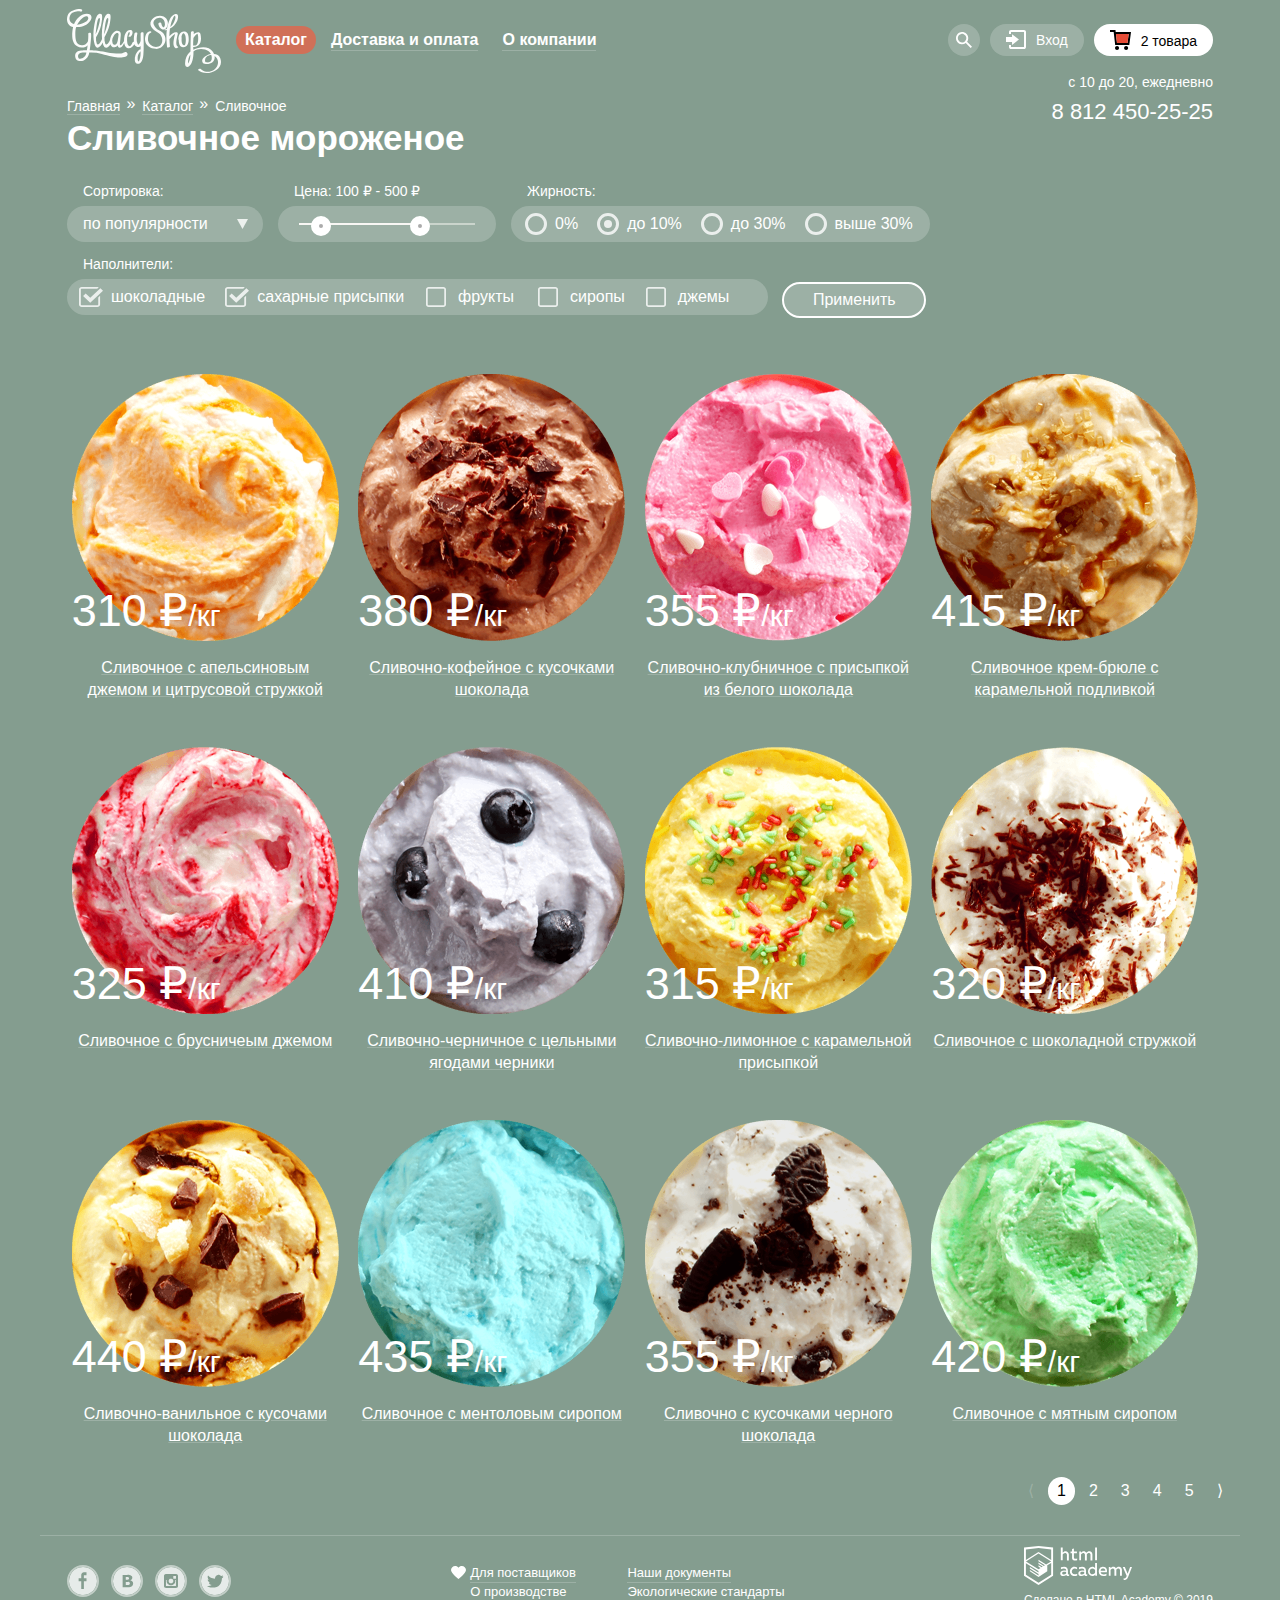
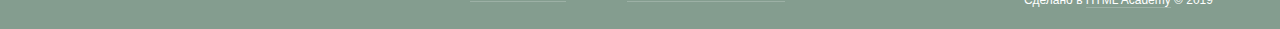
==== commit 6d150a8d: "Правки" ====
--- a/catalog.html
+++ b/catalog.html
@@ -9,7 +9,7 @@
 <body  class="container">
     <header  class="header-navigation header-navigation-catalog">
         <div class="logo">
-            <a href="index.html"><img src="img/logo.png" alt="Логотип" width="154" height="64"></a>
+            <a href="index.html"><img src="img/logo.svg" alt="Логотип" width="154" height="64"></a>
         </div>
         <ul class="site-navigation">
             <li class="site-navigation-item">
@@ -22,23 +22,112 @@
                 <li><a href="#">Мелорин</a></li>
               </ul>
             </li>
-            <li><a class="site-navigation-link" href="#">Доставка и оплата</a></li>
-            <li><a class="site-navigation-link" href="#">О компании</a></li>
+            <li><a class="site-navigation-link line" href="#">Доставка и оплата</a></li>
+            <li><a class="site-navigation-link line" href="#">О компании</a></li>
         </ul>
         <ul class="user-navigation">
             <li class="user-navigation-item"><a href="#"><svg class="user-navigation-pic" xmlns="http://www.w3.org/2000/svg" viewBox="0 0 16 16" width="16" height="16">
               <path d="M 16 14.6652 L 11.0785 9.73294 C 11.9827 8.48188 12.3826 6.93501 12.1984 5.40134 C 12.0141 3.86767 11.2594 2.4601 10.0848 1.45982 C 8.91022 0.45954 7.40233 -0.0598191 5.86234 0.00548954 C 4.32234 0.0707982 2.86363 0.715967 1.77757 1.81212 C 0.691516 2.90827 0.0580813 4.3747 0.0038002 5.91849 C -0.050481 7.46228 0.478388 8.96976 1.48476 10.1398 C 2.49113 11.3098 3.90092 12.0563 5.43251 12.2301 C 6.96409 12.4039 8.50472 11.9922 9.74663 11.0772 L 14.6586 16 L 16 14.6652 Z M 6.08152 10.3767 C 5.24079 10.3767 4.41895 10.1268 3.71991 9.65874 C 3.02087 9.19063 2.47604 8.5253 2.15431 7.74687 C 1.83258 6.96844 1.7484 6.11188 1.91241 5.28551 C 2.07643 4.45913 2.48128 3.70006 3.07576 3.10427 C 3.67024 2.50849 4.42766 2.10276 5.25223 1.93838 C 6.0768 1.77401 6.93149 1.85837 7.70822 2.1808 C 8.48495 2.50324 9.14883 3.04927 9.61591 3.74983 C 10.083 4.4504 10.3323 5.27404 10.3323 6.11661 C 10.3298 7.24568 9.88115 8.3278 9.08451 9.12618 C 8.28788 9.92456 7.20813 10.3742 6.08152 10.3767 Z" />
-              </svg></a></li>
-            <li><a href="#"><svg class="user-navigation-svg" xmlns="http://www.w3.org/2000/svg" viewBox="0 0 20 19" width="20" height="19">
+              </svg></a>
+                <ul class="form-search modal">
+                    <li>
+                        <form action="https://echo.htmlacademy.ru" method="POST">
+                            <p>
+                                <label for="search_site" class="visually-hidden">Введите наименование</label>
+                                <input class="modal-iteraction form-search-input" type="search" id="search_site" placeholder="Крем-брюле">
+                            </p>
+                        </form>
+                    </li>
+                </ul>
+            </li>
+            <li class="user-navigation-login"><a href="#"><svg class="user-navigation-svg" xmlns="http://www.w3.org/2000/svg" viewBox="0 0 20 19" width="20" height="19">
               <path d="M 6.04 14.88 L 12.96 9.5 L 6.04 4.13 V 7.04 H 0 V 11.96 H 6.04 V 14.88 Z" />
               <path d="M 18 0 H 5 C 4.46957 0 3.96086 0.210714 3.58579 0.585786 C 3.21071 0.960859 3 1.46957 3 2 V 4 H 5 V 2 H 18 V 17 H 5 V 15 H 3 V 17 C 3 17.5304 3.21071 18.0391 3.58579 18.4142 C 3.96086 18.7893 4.46957 19 5 19 H 18 C 18.5304 19 19.0391 18.7893 19.4142 18.4142 C 19.7893 18.0391 20 17.5304 20 17 V 2 C 20 1.46957 19.7893 0.960859 19.4142 0.585786 C 19.0391 0.210714 18.5304 0 18 0 Z" />
-              </svg>Вход</a></li>
+              </svg>Вход</a>
+                <ul class="modal modal-login">
+                    <li>
+                        <form class="login-form" action="https://echo.htmlacademy.ru" method="POST">
+                            <p>
+                                <label for="login-login" class="visually-hidden">Введите логин</label>
+                                <input class="modal-iteraction" id="login-login" type="email" name="login" placeholder="email@example.com">
+                            </p>
+                            <p>
+                                <label for="login-password" class="visually-hidden">Введите пароль</label>
+                                <input class="modal-iteraction" id="login-password" type="password" name="password" placeholder="******">
+                            </p>
+                            <button class="modal-button button button-input" type="submit">Войти</button>
+                            <a class="restore" href="#">Забыли пароль?</a>
+                            <a class="restore" href="#">Новая регистрация</a>
+                        </form>
+                    </li>
+                </ul>
+            </li>
             <li class="user-navigation-goods"><a class="user-navigation-basket" href="#"><svg class="user-navigation-svg" xmlns="http://www.w3.org/2000/svg" width="21" height="20" viewBox="0 0 21 20">
                 <path d="M7.03359 20C8.14664 20 9.04894 19.1046 9.04894 18C9.04894 16.8954 8.14664 16 7.03359 16C5.92054 16 5.01823 16.8954 5.01823 18C5.01823 19.1046 5.92054 20 7.03359 20Z"/>
                 <path d="M16.1027 20C17.2157 20 18.118 19.1046 18.118 18C18.118 16.8954 17.2157 16 16.1027 16C14.9896 16 14.0873 16.8954 14.0873 18C14.0873 19.1046 14.9896 20 16.1027 20Z"/>
                 <path d="M5.70345 2L5.46161 0H0V2H3.66795L5.17946 15H19.2869L21 2H5.70345ZM17.5034 13H6.97313L5.96545 4H18.6924L17.5034 13Z"/>
                 <path class="basket-goods" d="M5.93506 4.03003L6.97297 13H17.5032L18.6923 4.03003H5.93506Z"/>                
-              </svg>2 товара</a></li>
+              </svg>2 товара</a>
+              <ul class="basket">
+                  <li>
+                    <form action="https://echo.htmlacademy.ru" method="POST">
+                        <ul>
+                            <li>
+                                <button class="basket-close" type="button" aria-label="Удалить товар из корзины"></button>
+                            </li>
+                            <li>
+                                <img class="basket-img" src="img/ice-small1.png" alt="Мороженое">
+                            </li>
+                            <li class="basket-name basket-text">
+                                Пломбир с апельсиновым джемом
+                                <input type="hidden" name="name" value="Пломбир с апельсиновым джемом">
+                            </li>
+                            <li class="basket-text">
+                                1,5 кг
+                                <input id="basket-weight" type="hidden" name="weight" value="Вес">
+                            </li>
+                            <li class="basket-cost basket-text">
+                                200 руб.
+                                <input id="basket-cost" type="hidden" name="cost" value="Стоимость за килограмм">
+                            </li>
+                            <li class="basket-text">
+                                300 руб.
+                                <input id="basket-total" type="hidden" name="total" value="Всего за позицию">
+                            </li>
+                        </ul>
+                        <ul>
+                            <li>
+                                <button class="basket-close basket-close-last" type="button" aria-label="Удалить товар из корзины"></button>
+                            </li>
+                            <li>
+                                <img class="basket-img" src="img/ice-small2.png" alt="Мороженое">
+                            </li>
+                            <li class="basket-name basket-text basket-item basket-item">
+                                Клубничный пломбир с присыпкой из белого шоколада
+                                <input type="hidden" name="name" value="Клубничный пломбир с присыпкой из белого шоколада">
+                            </li>
+                            <li class="basket-text">
+                                1,5 кг
+                                <input type="hidden" name="weight" value="Вес">
+                            </li>
+                            <li class="basket-cost basket-text">
+                                300 руб.
+                                <input type="hidden" name="cost" value="Стоимость за килограмм">
+                            </li>
+                            <li class="basket-text">
+                                450 руб.
+                                <input type="hidden" name="total" value="Всего за позицию">
+                            </li>
+                        </ul>
+                        <p>
+                            Итого: 750руб.
+                            <input type="hidden" name="grand-total" value="Итого">
+                        </p>
+                        <button class="button-order button" type="submit">Оформить заказ</button>
+                    </form>
+                  </li>
+              </ul>
+            </li>
         </ul>
     </header>
     <main class="main section-width">
@@ -57,7 +146,7 @@
             </div>
             <h1>Сливочное мороженое</h1>
             <!--Форма фильтра-->
-            <section>
+            <section class="filter">
             <form class="sorting" action="https://echo.htmlacademy.ru" method="GET">
              <div class="sorting-one">   
                 <div class="forom-sorting-all">
@@ -74,7 +163,7 @@
                     </p>
                 </div>
                     <fieldset class="filter-item">
-                        <legend class="form-legend">Цена: 100Р - 500Р</legend>
+                        <legend class="form-legend">Цена: 100 &#8381; - 500 &#8381;</legend>
                         <div class="range-filter">
                             <div class="range-controls">
                                 <div class="scale">
@@ -90,11 +179,11 @@
                             <ul class="form-radio-list">
                                 <li class="form-radio-list-item">
                                     <input class="visually-hidden filter-input-radio" type="radio" name="fat" id="fat-zero" value="0%">
-                                    <label class="filter-option-radio filter-option" for="fat-zero">0%</label>
+                                    <label class="filter-option-radio " for="fat-zero">0%</label>
                                 </li>
                                 <li class="form-radio-list-item">
                                     <input class="visually-hidden filter-input-radio" type="radio" name="fat" id="fat-ten" value="до 10%" checked>
-                                    <label class="filter-option-radio" for="fat-sugar">до 10%</label>
+                                    <label class="filter-option-radio" for="fat-ten">до 10%</label>
                                 </li>
                                 <li class="form-radio-list-item">
                                     <input class="visually-hidden filter-input-radio" type="radio" name="fat" id="fat-fruits" value="до 30%">
@@ -112,23 +201,23 @@
                         <legend class="form-legend">Наполнители:</legend>
                         <ul class="form-checkbox-list">
                             <li class="form-checkbox-list-item">
-                                <input class="visually-hidden filter-input-checkbox" type="checkbox" name="chocolate" id="fillers-chocolate" checked>
+                                <input class="filter-input-checkbox switch" type="checkbox" name="chocolate" id="fillers-chocolate" checked>
                                 <label class="filter-option" for="fillers-chocolate">шоколадные</label>
                             </li>
                             <li class="form-checkbox-list-item">
-                                <input class="visually-hidden filter-input-checkbox" type="checkbox" name="sugar" id="fillers-sugar" checked>
+                                <input class=" filter-input-checkbox" type="checkbox" name="sugar" id="fillers-sugar" checked>
                                 <label class="filter-option" for="fillers-sugar">сахарные присыпки</label>
                             </li>
                             <li class="form-checkbox-list-item">
-                                <input class="visually-hidden filter-input-checkbox" type="checkbox" name="fruits" id="fillers-fruits">
+                                <input class=" filter-input-checkbox" type="checkbox" name="fruits" id="fillers-fruits">
                                 <label class="filter-option" for="fillers-fruits">фрукты</label>
                             </li>
                             <li class="form-checkbox-list-item">
-                                <input class="visually-hidden filter-input-checkbox" type="checkbox" name="syrup" id="fillers-syrup">
+                                <input class=" filter-input-checkbox" type="checkbox" name="syrup" id="fillers-syrup">
                                 <label class="filter-option" for="fillers-syrup">сиропы</label>
                             </li>
                             <li class="form-checkbox-list-item">
-                                <input class="visually-hidden filter-input-checkbox" type="checkbox" name="jam" id="fillers-jam">
+                                <input class=" filter-input-checkbox" type="checkbox" name="jam" id="fillers-jam">
                                 <label class="filter-option" for="fillers-jam">джемы</label>
                             </li>
                         </ul>
@@ -136,7 +225,6 @@
                     <button class="button-apply" type="submit">Применить</button>
                     </div>
                 </form>
-
             </section>
         <section class="catalog">
             <ul class="catalog-hit">
@@ -289,8 +377,9 @@
         </section>
     </footer>
 
-    <section class="basket">
-        <!--Форма оформления заказа из корзины-->
+    <!--section class="basket">
+        <!--Форма оформления заказа из корзины
+        <form action="https://echo.htmlacademy.ru" method="POST">
             <ul>
                 <li>
                     <button class="basket-close" type="button" aria-label="Удалить товар из корзины"></button>
@@ -345,20 +434,20 @@
             </p>
             <button class="button-order button" type="submit">Оформить заказ</button>
         </form>
-    </section>
+    </section-->
 
-    <section>
+    <!--section-->
      <!--Форма поиска-->
-     <section class="form-search modal">
+     <!--<section class="form-search modal">
         <form action="https://echo.htmlacademy.ru" method="POST">
           <p>
             <label for="search_site" class="visually-hidden">Введите наименование</label>
             <input class="modal-iteraction form-search-input" type="search" id="search_site" placeholder="Крем-брюле">
           </p>
         </form>
-      </section>
+      </section>-->
 
-       <!--Форма входа-->
+       <!--Форма входа
        <section class="modal modal-login">
         <form class="login-form" action="https://echo.htmlacademy.ru" method="POST">
           <p>
@@ -373,7 +462,7 @@
         <a class="restore" href="#">Забыли пароль?</a>
         <a class="restore" href="#">Новая регистрация</a>
       </form>
-      </section>
+      </section-->
 
 </body>
 </html>--- a/css/style.css
+++ b/css/style.css
@@ -56,6 +56,7 @@
 
 *, *::before, *::after{
     box-sizing: border-box;
+    outline: none;
 }
 
 .section-width{
@@ -178,6 +179,14 @@
     color: var(--basic-black);
     z-index: 5;
 }
+.submenu::before{
+    content: " ";
+    border-top: 20px solid transparent;
+    width: 70px;
+    position: absolute;
+    top: -20px;
+    left: 5px;
+}
 
 .site-navigation-item{
     position: relative;
@@ -285,8 +294,8 @@
 }
 
 .site-navigation a{
-    text-decoration: underline;
-    text-decoration-color: var(--basic-transparent);
+    text-decoration: none;
+    /*text-decoration-color: var(--basic-transparent);*/
     color: var(--basic-white);
     display: block;
     padding-top: 5px;
@@ -295,6 +304,18 @@
     padding-left: 9px;
     font-weight: bold;
     line-height: 18px;
+    position: relative;
+}
+
+.line::before{
+    content: " ";
+    display: block;
+    background-color: var(--basic-transparent);
+    position: inherit;
+    height: 1px;
+    width: 100%;
+    top: 20px;
+    left: 0px;
 }
 
 .user-navigation a{
@@ -303,13 +324,23 @@
     line-height: 16px;
 }
 
-.user-navigation li:not(:first-of-type){
+.user-navigation-login a:first-child{
+    vertical-align: top;
+}
+
+/*.user-navigation li:not(:first-of-type)*/
+.user-navigation-login,
+.user-navigation-truck,
+.user-navigation-goods{
     padding: 6px 16px;
     background-color: var(--basic-transparent);
     border-radius: 20px;
-}
-
-.user-navigation li:not(:last-child){
+    height: 32px;
+}
+
+/*.user-navigation li:not(:last-child)*/
+.user-navigation-item,
+.user-navigation-login{
     margin-right: 10px;
 }
 
@@ -330,17 +361,19 @@
     padding-right: 8px;
 }
 
-.user-navigation li:first-child{
+/*.user-navigation li:first-child*/
+.user-navigation-item{
     padding: 8px;
     border-radius: 50px;
     background-color: var(--basic-transparent);
     width: 32px;
     height: 32px;
+    position: relative;
 }
 
 .site-navigation-link:hover,
 .user-navigation-item a:hover,
-.user-navigation a:hover{
+.user-navigation li + a:hover{
     background-color: var(--basic-white);
     color: var(--basic-black);
     text-decoration: none;
@@ -355,30 +388,72 @@
     color: var(--basic-black);
 }
 
+.user-navigation > .user-navigation-item:hover > ul.form-search{
+    display: block;
+}
+
+ul.form-search::before{
+    content: " ";
+    border-top: 50px solid transparent;
+    width: 330px;
+    position: absolute;
+    top: -20px;
+    right: 0px;
+    z-index: -5;
+}
+
+.user-navigation > .user-navigation-login:hover > ul.modal-login{
+    display: block;
+}
+
+.user-navigation-login{
+    position: relative;
+}
+
+.user-navigation > .user-navigation-goods:hover > ul.basket{
+    display: block;
+}
+
+ul.basket::before{
+    content: " ";
+    border-top: 40px solid transparent;
+    width: 330px;
+    position: absolute;
+    top: -10px;
+    right: 0px;
+    z-index: -5;
+}
+
 .site-navigation-link:active{
     color: var(--basic-black);
     background-color: #EDEDED;
     box-shadow: inset 0px 2px 1px var(--basic-shadow);
 }
 
-.user-navigation li:hover{
+/*.user-navigation li:hover*/
+.user-navigation-item:hover,
+.user-navigation-truck:hover,
+.user-navigation-login:hover,
+.user-navigation-goods:hover{
     color: var(--basic-black);
     fill: var(--basic-black);
     background-color: var(--basic-white);   
 }
 
+.user-navigation .user-navigation-goods:last-of-type{
+    background-color: var(--basic-white);
+}
+
+.user-navigation-basket{
+    font-weight: 500;
+    color: var(--basic-black);
+}
+
 .user-navigation-goods{
     background-color: var(--basic-white);
-}
-
-.user-navigation-basket{
-    font-weight: 500;
-    color: var(--basic-black);
-}
-
-.user-navigation-goods{
-    background-color: var(--basic-white);
-}
+    position: relative;
+}
+
 .user-navigation-basket svg{
     fill: var(--basic-black);
 }
@@ -403,6 +478,7 @@
 .main-catalog{
     position: relative;
 }
+
 /*Хлебные крошки каталога*/
 .breadcrumbs{
     display: flex;
@@ -414,10 +490,10 @@
 
 .breadcrumbs a{
     color: var(--basic-white);
-    text-decoration: underline;
-    text-decoration-color: var(--basic-transparent);
+    /*text-decoration-color: var(--basic-transparent);*/
     font-size: 14px;
     line-height: 16px;
+    border-bottom: 1px solid rgba(255, 255, 255, 0.2);
 }
 
 .breadcrumbs li{
@@ -432,17 +508,18 @@
     right: -15px;
 }
 
-.breadcrumbs li:last-child{
+/*.breadcrumbs li:last-child{
     margin-right: 0;
-    text-decoration: none;
-}   
+    /*text-decoration: none;
+    border: none;
+}   */
 
 .breadcrumbs-current::after{
     display: none;
 }
 
 .breadcrumbs-current a{
-    text-decoration: none;
+    border: none;
 }
 
 .main h1{
@@ -451,6 +528,10 @@
     margin-left: 27px;
     margin-top: 0;
     margin-bottom: 25px;
+}
+
+.filter{
+    margin-bottom: 40px;
 }
 
 .form-legend{
@@ -509,6 +590,7 @@
     background-image: url(../img/white-select.svg);
     background-position: 170px center;
     background-repeat: no-repeat;
+    cursor: pointer;
 }
 
 .form-sorting:hover{
@@ -638,10 +720,26 @@
     position: absolute;
     top: 7px;
     left: 7px;
-    width: 7.92px;
-    height: 7.92px;
+    width: 8px;
+    height: 8px;
     background-color: rgba(255, 255, 255, 0.8);
     border-radius: 50%;
+}
+
+.filter-input-radio + label:hover::before{
+    border: 3px solid var(--basic-white);
+}
+
+.filter-input-radio:checked + label:hover::after{
+    background-color: var(--basic-white);
+}
+
+.filter-input-radio:disabled + label::before{
+    border: 3px solid rgba(255, 255, 255, 0.4);
+}
+
+.filter-input-radio:disabled + label::after{
+    background-color: rgba(255, 255, 255, 0.4);
 }
 
 .radio-two{
@@ -670,31 +768,44 @@
     height: 36px;
     align-items: center;
     flex-wrap: wrap;
-    margin-bottom: 40px;
     position: relative;
-}
-
-.form-checkbox-list-item:not(:last-of-type){
+    padding-left: 16px;
+}
+
+.form-checkbox-list-item svg{
+    vertical-align: sub;
+    fill: var(--basic-white);
+    margin-right: 14px;
+}
+
+.form-checkbox-list-item:nth-child(2){
     margin-right: 22px;
 }
 
+.form-checkbox-list-item:nth-child(3){
+    margin-right: 24px;
+}
+
+.form-checkbox-list-item:first-of-type{
+    margin-right: 20px;
+    margin-left: 16px;
+}
+
 .form-checkbox-list-item:last-of-type{
-    margin-right: 19px;
-}
-
-.form-checkbox-list-item:first-of-type{
-    margin-left: 16px;
+   margin-left: 21px;
+   margin-right: 19px;
 }
 
 .form-checkbox-list-item label{
     position: relative;
-  /*display: block;*/
-  cursor: pointer;
-  user-select: none;
+    display: inline-block;
+    cursor: pointer;
+    user-select: none;
 }
 
 .filter-option{
-    padding-left: 35px;
+    padding-left: 12px;
+    margin-right: 20px;
 }
 
 .filter-option label{
@@ -703,18 +814,57 @@
     cursor: pointer;
     user-select: none;
 }
+.filter-input-checkbox{
+    position: absolute;
+    z-index: -1;
+    opacity: 0;
+}
+
+.filter-input-checkbox+label{
+    display: inline-flex;
+    align-items: center;
+    user-select: none;
+}
+/*input[type=checkbox]:checked + label::before*/
 
 .filter-input-checkbox + label::before{
     content: "";
     position: absolute;
-    left: 0px;
+    left: -20px;
     top: 5;
     width: 20px;
     height: 20px;
     background-image: url("../img/checkbox-off.svg");
 }
 
-.filter-input-checkbox:checked + label::after{
+.filter-input-checkbox:checked + label::before{
+    background-image: url("../img/checkbox-on.svg");
+    width: 24px;
+}
+
+.filter-input-checkbox + label:hover::before{
+    background-image: url("../img/checkbox-hover.svg");
+    position: absolute;
+    left: -20px;
+    top: 5;
+}
+
+.filter-input-checkbox:checked + label:hover::before{
+    background-image: url("../img/checkbox-check-hover.svg");
+}
+
+.filter-input-checkbox:disabled + label::before{
+    background-image: url("../img/checkbox-disabled.svg");
+    position: absolute;
+    left: -20px;
+    top: 5;
+}
+
+.filter-input-checkbox:disabled:checked + label::before{
+    background-image: url("../img/checkbox-check-disabled.svg");
+}
+
+/*.filter-input-checkbox:checked + label::after{
     content: "";
     position: absolute;
     left: 0px;
@@ -724,7 +874,7 @@
     background-repeat: no-repeat;
     background-position: 0 0;
     z-index: 5;
-  }
+  }*/
 
 /*Кнопка Применить стараницы каталога*/
 .button-apply{
@@ -738,7 +888,7 @@
     height: 36px;
     width: 144px;
     margin-top: 26px;
-    margin-left: 9px;
+    cursor: pointer;
 }
 
 .button-apply:hover,
@@ -751,7 +901,6 @@
     box-shadow: inset 0px 2px 1px var(--basic-shadow);
     border: none;
 }
-
 
 /*Слайдер*/
 
@@ -979,18 +1128,26 @@
     position: absolute;
     right: 20px;
     top: 160px;
+    box-shadow: 0px 2px 2px rgba(85, 8, 0, 0.54);
+    border-radius: 26px; 
+    text-shadow: none;   
 }
 
 .stock-right a{
     padding-top: 15px;
     padding-bottom: 15px;
     padding-left: 23px;
-    padding-right: 18px;
+    padding-right: 18px;   
 }
 
 .stock-left a:hover{
     box-shadow: 0px 1px 2px #AC1000;
-    text-shadow: 0px 2px 5px rgba(160, 32, 11, 0.76);
+    border-radius: 26px;
+}
+
+.stock-left a:active{
+    text-shadow: none;
+    box-shadow: inset 0px 2px 2px #942718;
 }
 
 .stock-left h2{
@@ -1029,7 +1186,7 @@
     /*padding-top: 6px;*/
     /*outline: 5px solid rgba(19, 255, 184, 0.3);
     outline-offset: -5px;*/
-    margin-bottom: 43px;
+     /*margin-bottom: 43px;*/
 }
 
 .catalog-hit p{
@@ -1038,6 +1195,7 @@
 
 .catalog-hit-list{
     position: relative;
+    margin-bottom: 40px;
 }
 .catalog-hit-item{
     padding-top: 6px;
@@ -1088,6 +1246,7 @@
     position: absolute;
     top: 327px;
     left: 36px;
+    margin-top: 14px;
 }
 
 .price{
@@ -1125,8 +1284,6 @@
     margin-right: 27px;
     margin: auto;
     margin-bottom: 40px;
-    
-
 }
 
 .info h3{
@@ -1135,8 +1292,6 @@
     font-weight: 400;
     margin: 0;
     padding-bottom: 7px;
-
-
     padding-top: 24px;
     padding-right: 23px;
     padding-left: 20px;
@@ -1149,9 +1304,6 @@
     column-gap: 26px;
     margin: 0;
     padding: 0;
-
-
-
     padding-right: 23px;
     padding-left: 20px;
 }
@@ -1277,11 +1429,15 @@
 }
 
 .map{
-    width: 100%;
+    min-width: 100%;
     min-height: 430px;
     color: var(--basic-black);
-    position: relative;
-
+    /*position: relative;*/
+}
+
+.map iframe{
+    position: absolute;
+    left: 0;
 }
 
 .text-info{
@@ -1325,9 +1481,8 @@
     border-radius: 16px;
     padding-top: 32px;
     padding-left: 25px;
-
-    position: absolute;
-    right: 27px;
+    position: relative;
+    left: 870px;
     top: 62px;
     padding-bottom: 31px;
 }
@@ -1385,13 +1540,6 @@
   background-color: var(--basic-white);
   border-radius: 50px;
 }
-
-/*hr{
-    margin: 0 auto;
-    height: 1px;
-    width: 1146px;
-    border: 1px solid var(--basic-transparent);
-}*/
 
 .footer{
     display: flex;
@@ -1478,7 +1626,7 @@
 .footer-about a{
     font-size: 13px;
     line-height: 18px;
-    border-bottom: 2px solid var( --basic-lightgreen);
+    border-bottom: 1px solid var( --basic-lightgreen);
 }
 
 /*.footer-about a:hover,
@@ -1494,7 +1642,7 @@
 }
 
 .developer-academy{
-    border-bottom: 2px solid var( --basic-lightgreen);
+    border-bottom: 1px solid var( --basic-lightgreen);
 }
 
 .links-hover-click:hover,
@@ -1588,9 +1736,13 @@
 
 /*Поиск*/
 .form-search{
+    display: none;
+    list-style-type: none;
+    left: 940px;
+    position: absolute;
     top: 59px;
-    left: 615px;
-    display: none;
+    left: -345px;
+    z-index: 5;
 }
 
 .form-search-input{
@@ -1617,6 +1769,8 @@
     border-radius: 4px;
     margin: 0;
 }
+
+
 
 /*Наведение на кнопку каталог*/
 .catalog-list{
@@ -1649,14 +1803,31 @@
     padding-top: 13px;
     padding-left: 21px;
     padding-right: 20px;
-
 }
 
 /*Форма входа*/
 .modal-login{
     top: 59px;
-    left: 786px;
+    left: -220px;
     display: none;
+    list-style-type: none;
+    position: absolute;
+    z-index: 10;
+}
+
+.modal-login .restore{
+    font-size: 13px;
+    line-height: 15px;
+}
+
+.modal-login::before{
+    content: " ";
+    border-top: 40px solid transparent;
+    width: 90px;
+    position: absolute;
+    top: -20px;
+    left: 225px;
+    z-index: -5;
 }
 
 .login-form{
@@ -1780,11 +1951,18 @@
 
 /*Взаимодействие с формой*/
 .modal-iteraction:hover,
-.modal-iteraction:active{
+.modal-iteraction:active,
+.login-form input[type="email"]:hover,
+.login-form input[type="email"]:active,
+.login-form input[type="password"]:hover,
+.login-form input[type="password"]:active{
     border: 2px solid rgba(178, 178, 178, 0.52);
-}
-
-.modal-iteraction:focus{
+    border-radius: 4px;
+}
+
+.modal-iteraction:focus,
+.login-form input[type="email"]:focus,
+.login-form input[type="password"]:focus{
     border: 2px solid rgba(46, 136, 228, 0.52); 
 }
 
@@ -1801,8 +1979,10 @@
     padding-bottom: 21px;
     padding-left: 21px;
     position: absolute;
-    top: 70px;
-    left: 637px;
+    top: 45px;
+    left: -420px;
+    z-index: 5;
+    list-style-type: none;
 }
 
 .basket ul{
@@ -1849,9 +2029,10 @@
     top: 84px;
 }
 
-.basket-img{
+.basket .basket-img{
     width: 33px;
     height: 33px;
+    padding-right: 0px;
     /*position: relative;
     top: -10px;
     left: 30px;
@@ -1909,18 +2090,3 @@
     line-height: 16px;
     text-align: end;
 }
-
-
-
-
-
-
-
-
-
-
-
-
-
-
-
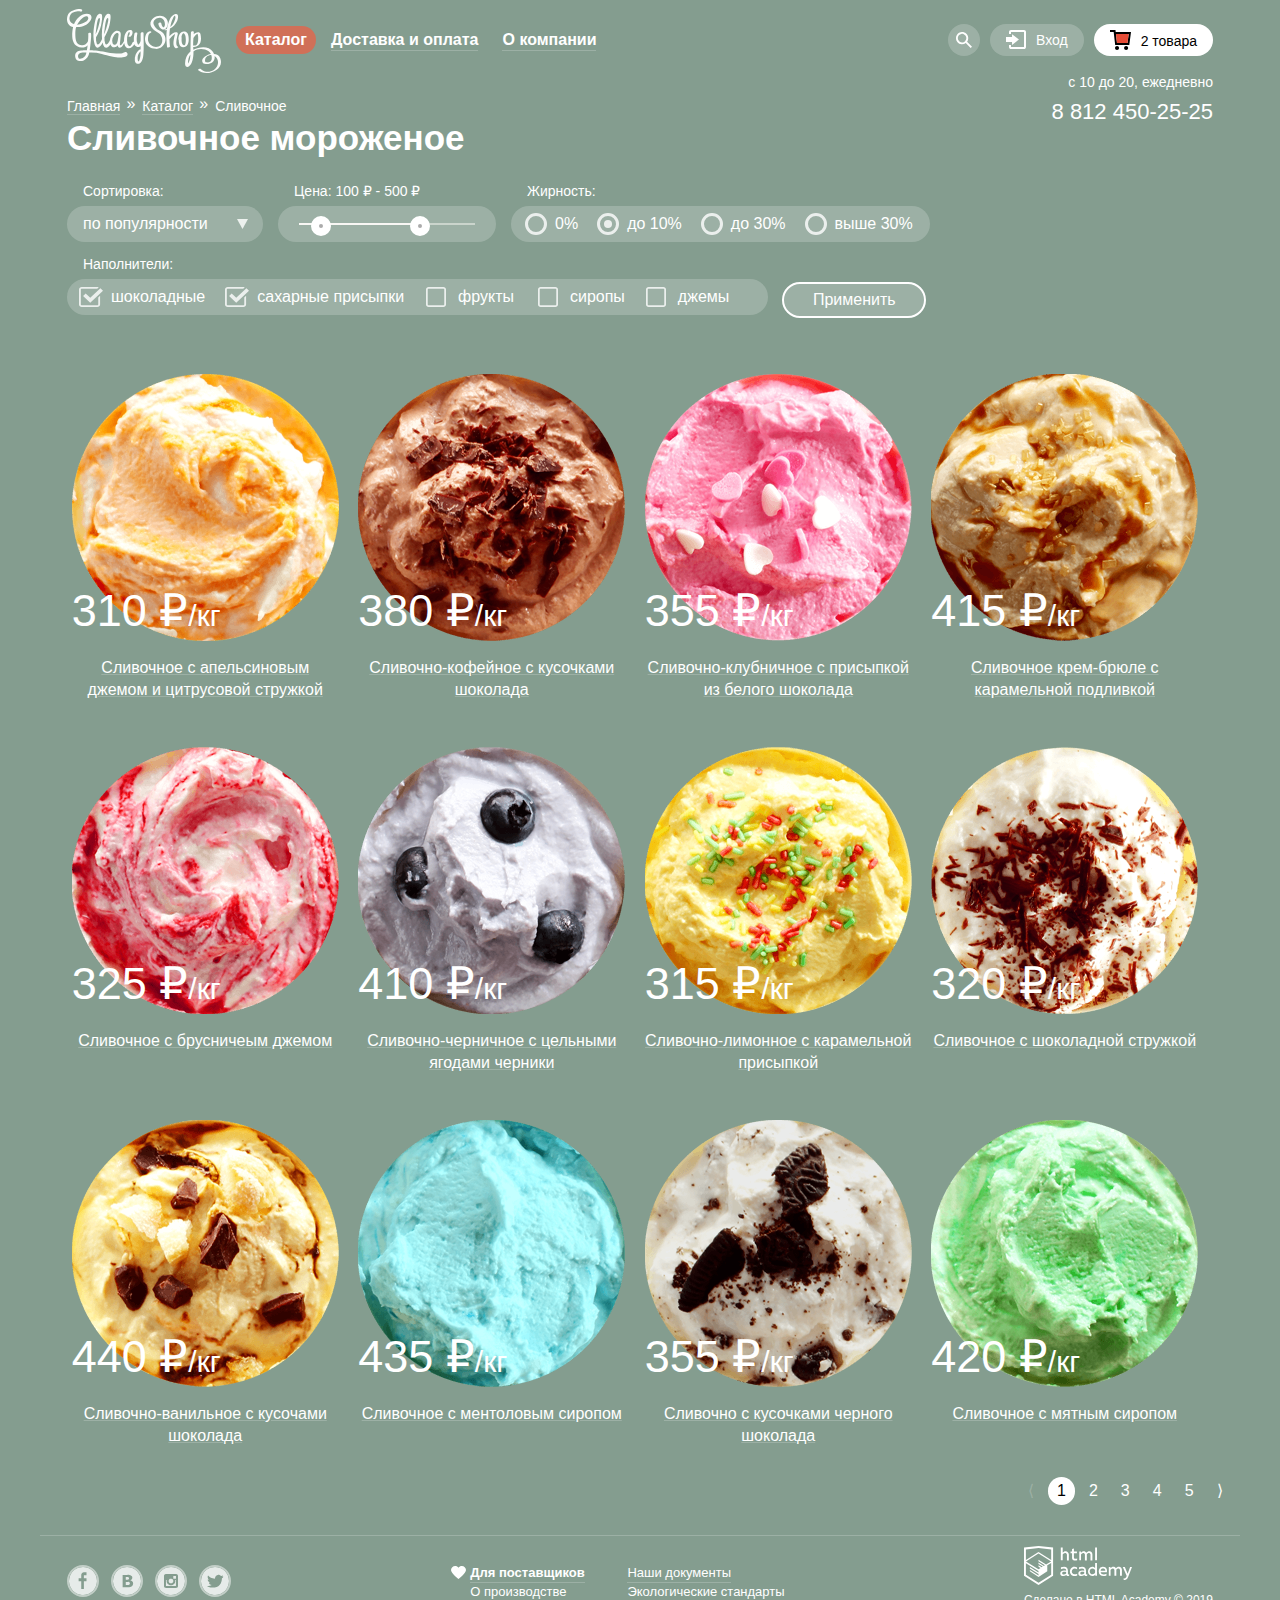
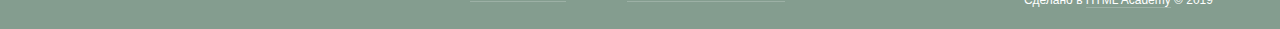
==== commit b0d4d596: "Правки #2" ====
--- a/catalog.html
+++ b/catalog.html
@@ -14,21 +14,28 @@
         <ul class="site-navigation">
             <li class="site-navigation-item">
                 <a class="site-navigation-link on-page" href="catalog.html">Каталог</a>
-              <ul class="submenu">
-                <li><a class="submenu-first" href="#">Новинки</a></li>
-                <li><a href="catalog.html">Сливочное</a></li>
-                <li><a href="#">Щербеты</a></li>
-                <li><a href="#">Фруктовый лед</a></li>
-                <li><a href="#">Мелорин</a></li>
-              </ul>
-            </li>
-            <li><a class="site-navigation-link line" href="#">Доставка и оплата</a></li>
-            <li><a class="site-navigation-link line" href="#">О компании</a></li>
+                <ul class="submenu">
+                    <li><a class="submenu-first" href="#">Новинки</a></li>
+                    <li class="on-page-submenu"><a href="catalog.html">Сливочное</a></li>
+                    <li><a href="#">Щербеты</a></li>
+                    <li><a href="#">Фруктовый лед</a></li>
+                    <li><a href="#">Мелорин</a></li>
+                </ul>
+            </li>
+            <li>
+                <a class="site-navigation-link line" href="#">Доставка и оплата</a>
+            </li>
+            <li>
+                <a class="site-navigation-link line" href="#">О компании</a>
+            </li>
         </ul>
         <ul class="user-navigation">
-            <li class="user-navigation-item"><a href="#"><svg class="user-navigation-pic" xmlns="http://www.w3.org/2000/svg" viewBox="0 0 16 16" width="16" height="16">
-              <path d="M 16 14.6652 L 11.0785 9.73294 C 11.9827 8.48188 12.3826 6.93501 12.1984 5.40134 C 12.0141 3.86767 11.2594 2.4601 10.0848 1.45982 C 8.91022 0.45954 7.40233 -0.0598191 5.86234 0.00548954 C 4.32234 0.0707982 2.86363 0.715967 1.77757 1.81212 C 0.691516 2.90827 0.0580813 4.3747 0.0038002 5.91849 C -0.050481 7.46228 0.478388 8.96976 1.48476 10.1398 C 2.49113 11.3098 3.90092 12.0563 5.43251 12.2301 C 6.96409 12.4039 8.50472 11.9922 9.74663 11.0772 L 14.6586 16 L 16 14.6652 Z M 6.08152 10.3767 C 5.24079 10.3767 4.41895 10.1268 3.71991 9.65874 C 3.02087 9.19063 2.47604 8.5253 2.15431 7.74687 C 1.83258 6.96844 1.7484 6.11188 1.91241 5.28551 C 2.07643 4.45913 2.48128 3.70006 3.07576 3.10427 C 3.67024 2.50849 4.42766 2.10276 5.25223 1.93838 C 6.0768 1.77401 6.93149 1.85837 7.70822 2.1808 C 8.48495 2.50324 9.14883 3.04927 9.61591 3.74983 C 10.083 4.4504 10.3323 5.27404 10.3323 6.11661 C 10.3298 7.24568 9.88115 8.3278 9.08451 9.12618 C 8.28788 9.92456 7.20813 10.3742 6.08152 10.3767 Z" />
-              </svg></a>
+            <li class="user-navigation-item">
+                <a href="#">
+                    <svg class="user-navigation-pic" xmlns="http://www.w3.org/2000/svg" viewBox="0 0 16 16" width="16" height="16">
+                        <path d="M 16 14.6652 L 11.0785 9.73294 C 11.9827 8.48188 12.3826 6.93501 12.1984 5.40134 C 12.0141 3.86767 11.2594 2.4601 10.0848 1.45982 C 8.91022 0.45954 7.40233 -0.0598191 5.86234 0.00548954 C 4.32234 0.0707982 2.86363 0.715967 1.77757 1.81212 C 0.691516 2.90827 0.0580813 4.3747 0.0038002 5.91849 C -0.050481 7.46228 0.478388 8.96976 1.48476 10.1398 C 2.49113 11.3098 3.90092 12.0563 5.43251 12.2301 C 6.96409 12.4039 8.50472 11.9922 9.74663 11.0772 L 14.6586 16 L 16 14.6652 Z M 6.08152 10.3767 C 5.24079 10.3767 4.41895 10.1268 3.71991 9.65874 C 3.02087 9.19063 2.47604 8.5253 2.15431 7.74687 C 1.83258 6.96844 1.7484 6.11188 1.91241 5.28551 C 2.07643 4.45913 2.48128 3.70006 3.07576 3.10427 C 3.67024 2.50849 4.42766 2.10276 5.25223 1.93838 C 6.0768 1.77401 6.93149 1.85837 7.70822 2.1808 C 8.48495 2.50324 9.14883 3.04927 9.61591 3.74983 C 10.083 4.4504 10.3323 5.27404 10.3323 6.11661 C 10.3298 7.24568 9.88115 8.3278 9.08451 9.12618 C 8.28788 9.92456 7.20813 10.3742 6.08152 10.3767 Z" />
+                    </svg>
+                </a>
                 <ul class="form-search modal">
                     <li>
                         <form action="https://echo.htmlacademy.ru" method="POST">
@@ -40,10 +47,13 @@
                     </li>
                 </ul>
             </li>
-            <li class="user-navigation-login"><a href="#"><svg class="user-navigation-svg" xmlns="http://www.w3.org/2000/svg" viewBox="0 0 20 19" width="20" height="19">
-              <path d="M 6.04 14.88 L 12.96 9.5 L 6.04 4.13 V 7.04 H 0 V 11.96 H 6.04 V 14.88 Z" />
-              <path d="M 18 0 H 5 C 4.46957 0 3.96086 0.210714 3.58579 0.585786 C 3.21071 0.960859 3 1.46957 3 2 V 4 H 5 V 2 H 18 V 17 H 5 V 15 H 3 V 17 C 3 17.5304 3.21071 18.0391 3.58579 18.4142 C 3.96086 18.7893 4.46957 19 5 19 H 18 C 18.5304 19 19.0391 18.7893 19.4142 18.4142 C 19.7893 18.0391 20 17.5304 20 17 V 2 C 20 1.46957 19.7893 0.960859 19.4142 0.585786 C 19.0391 0.210714 18.5304 0 18 0 Z" />
-              </svg>Вход</a>
+            <li class="user-navigation-login">
+                <a href="#">
+                    <svg class="user-navigation-svg" xmlns="http://www.w3.org/2000/svg" viewBox="0 0 20 19" width="20" height="19">
+                        <path d="M 6.04 14.88 L 12.96 9.5 L 6.04 4.13 V 7.04 H 0 V 11.96 H 6.04 V 14.88 Z" />
+                        <path d="M 18 0 H 5 C 4.46957 0 3.96086 0.210714 3.58579 0.585786 C 3.21071 0.960859 3 1.46957 3 2 V 4 H 5 V 2 H 18 V 17 H 5 V 15 H 3 V 17 C 3 17.5304 3.21071 18.0391 3.58579 18.4142 C 3.96086 18.7893 4.46957 19 5 19 H 18 C 18.5304 19 19.0391 18.7893 19.4142 18.4142 C 19.7893 18.0391 20 17.5304 20 17 V 2 C 20 1.46957 19.7893 0.960859 19.4142 0.585786 C 19.0391 0.210714 18.5304 0 18 0 Z" />
+                    </svg>Вход
+                </a>
                 <ul class="modal modal-login">
                     <li>
                         <form class="login-form" action="https://echo.htmlacademy.ru" method="POST">
@@ -62,60 +72,40 @@
                     </li>
                 </ul>
             </li>
-            <li class="user-navigation-goods"><a class="user-navigation-basket" href="#"><svg class="user-navigation-svg" xmlns="http://www.w3.org/2000/svg" width="21" height="20" viewBox="0 0 21 20">
-                <path d="M7.03359 20C8.14664 20 9.04894 19.1046 9.04894 18C9.04894 16.8954 8.14664 16 7.03359 16C5.92054 16 5.01823 16.8954 5.01823 18C5.01823 19.1046 5.92054 20 7.03359 20Z"/>
-                <path d="M16.1027 20C17.2157 20 18.118 19.1046 18.118 18C18.118 16.8954 17.2157 16 16.1027 16C14.9896 16 14.0873 16.8954 14.0873 18C14.0873 19.1046 14.9896 20 16.1027 20Z"/>
-                <path d="M5.70345 2L5.46161 0H0V2H3.66795L5.17946 15H19.2869L21 2H5.70345ZM17.5034 13H6.97313L5.96545 4H18.6924L17.5034 13Z"/>
-                <path class="basket-goods" d="M5.93506 4.03003L6.97297 13H17.5032L18.6923 4.03003H5.93506Z"/>                
-              </svg>2 товара</a>
-              <ul class="basket">
-                  <li>
+            <li class="user-navigation-goods">
+                <a class="user-navigation-basket" href="#">
+                    <svg class="user-navigation-svg" xmlns="http://www.w3.org/2000/svg" width="21" height="20" viewBox="0 0 21 20">
+                        <path d="M7.03359 20C8.14664 20 9.04894 19.1046 9.04894 18C9.04894 16.8954 8.14664 16 7.03359 16C5.92054 16 5.01823 16.8954 5.01823 18C5.01823 19.1046 5.92054 20 7.03359 20Z"/>
+                        <path d="M16.1027 20C17.2157 20 18.118 19.1046 18.118 18C18.118 16.8954 17.2157 16 16.1027 16C14.9896 16 14.0873 16.8954 14.0873 18C14.0873 19.1046 14.9896 20 16.1027 20Z"/>
+                        <path d="M5.70345 2L5.46161 0H0V2H3.66795L5.17946 15H19.2869L21 2H5.70345ZM17.5034 13H6.97313L5.96545 4H18.6924L17.5034 13Z"/>
+                        <path class="basket-goods" d="M5.93506 4.03003L6.97297 13H17.5032L18.6923 4.03003H5.93506Z"/>                
+                    </svg>2 товара
+                </a>
+                <ul class="basket">
                     <form action="https://echo.htmlacademy.ru" method="POST">
                         <ul>
                             <li>
                                 <button class="basket-close" type="button" aria-label="Удалить товар из корзины"></button>
+                                <img class="basket-img" src="img/ice-small1.png" alt="Мороженое">
+                                <span class="basket-name basket-text">Пломбир с апельсиновым джемом</span>
+                                <input type="hidden" name="name" value="Пломбир с апельсиновым джемом">
+                                <span class="basket-text">1,5 кг</span>
+                                <input id="basket-weight" type="hidden" name="weight" value="Вес">
+                                <span class="basket-cost basket-text"> 200 руб.</span>
+                                <input id="basket-cost" type="hidden" name="cost" value="Стоимость за килограмм">
+                                <span class="basket-text">300 руб.</span>
+                                <input id="basket-total" type="hidden" name="total" value="Всего за позицию">
                             </li>
                             <li>
-                                <img class="basket-img" src="img/ice-small1.png" alt="Мороженое">
-                            </li>
-                            <li class="basket-name basket-text">
-                                Пломбир с апельсиновым джемом
-                                <input type="hidden" name="name" value="Пломбир с апельсиновым джемом">
-                            </li>
-                            <li class="basket-text">
-                                1,5 кг
-                                <input id="basket-weight" type="hidden" name="weight" value="Вес">
-                            </li>
-                            <li class="basket-cost basket-text">
-                                200 руб.
-                                <input id="basket-cost" type="hidden" name="cost" value="Стоимость за килограмм">
-                            </li>
-                            <li class="basket-text">
-                                300 руб.
-                                <input id="basket-total" type="hidden" name="total" value="Всего за позицию">
-                            </li>
-                        </ul>
-                        <ul>
-                            <li>
                                 <button class="basket-close basket-close-last" type="button" aria-label="Удалить товар из корзины"></button>
-                            </li>
-                            <li>
                                 <img class="basket-img" src="img/ice-small2.png" alt="Мороженое">
-                            </li>
-                            <li class="basket-name basket-text basket-item basket-item">
-                                Клубничный пломбир с присыпкой из белого шоколада
+                                <span class="basket-name basket-text basket-item basket-item">Клубничный пломбир с присыпкой из белого шоколада</span>
                                 <input type="hidden" name="name" value="Клубничный пломбир с присыпкой из белого шоколада">
-                            </li>
-                            <li class="basket-text">
-                                1,5 кг
+                                <span class="basket-text">1,5 кг</span>
                                 <input type="hidden" name="weight" value="Вес">
-                            </li>
-                            <li class="basket-cost basket-text">
-                                300 руб.
+                                <span class="basket-cost basket-text"> 300 руб.</span>
                                 <input type="hidden" name="cost" value="Стоимость за килограмм">
-                            </li>
-                            <li class="basket-text">
-                                450 руб.
+                                <span class="basket-text">450 руб.</span>
                                 <input type="hidden" name="total" value="Всего за позицию">
                             </li>
                         </ul>
@@ -125,7 +115,6 @@
                         </p>
                         <button class="button-order button" type="submit">Оформить заказ</button>
                     </form>
-                  </li>
               </ul>
             </li>
         </ul>
@@ -137,45 +126,51 @@
                     <p>с 10 до 20, ежедневно</p>
                     <a href="tel:88124502525">8 812 450-25-25</a>
                 </div>
-            <!--Хлебные крошки-->
+                <!--Хлебные крошки-->
                 <ul class="breadcrumbs">
-                    <li><a href="index.html">Главная</a></li>
-                    <li><a href="catalog.html">Каталог</a></li>
-                    <li class="breadcrumbs-current"><a href="#">Сливочное</a></li>
+                    <li>
+                        <a href="index.html">Главная</a>
+                    </li>
+                    <li>
+                        <a href="catalog.html">Каталог</a>
+                    </li>
+                    <li class="breadcrumbs-current">
+                        <a href="#">Сливочное</a>
+                    </li>
                 </ul>
             </div>
             <h1>Сливочное мороженое</h1>
             <!--Форма фильтра-->
             <section class="filter">
-            <form class="sorting" action="https://echo.htmlacademy.ru" method="GET">
-             <div class="sorting-one">   
-                <div class="forom-sorting-all">
-                    <p class="form-legend">
-                        <label for="sorting">Сортировка:</label>
-                    </p>
-                    <p>
-                        <select class="form-sorting" name="sorting" id="sorting" size="1">
-                            <option value="по популярности" selected>по популярности</option>
-                            <option value="сначала недорогие">сначала недорогие</option>
-                            <option value="сначала дорогие">сначала дорогие</option>
-                            <option value="по жирности">по жирности</option>
-                        </select>
-                    </p>
-                </div>
-                    <fieldset class="filter-item">
-                        <legend class="form-legend">Цена: 100 &#8381; - 500 &#8381;</legend>
-                        <div class="range-filter">
-                            <div class="range-controls">
-                                <div class="scale">
-                                  <div class="bar"></div>
-                                  <div class="toggle toggle-min"></div>
-                                  <div class="toggle toggle-max"></div>
+                <form class="sorting" action="https://echo.htmlacademy.ru" method="GET">
+                    <div class="sorting-one">   
+                        <div class="forom-sorting-all">
+                            <p class="form-legend">
+                                <label for="sorting">Сортировка:</label>
+                            </p>
+                            <p>
+                                <select class="form-sorting" name="sorting" id="sorting" size="1">
+                                    <option value="по популярности" selected>по популярности</option>
+                                    <option value="сначала недорогие">сначала недорогие</option>
+                                    <option value="сначала дорогие">сначала дорогие</option>
+                                    <option value="по жирности">по жирности</option>
+                                </select>
+                            </p>
+                        </div>
+                        <fieldset class="filter-item">
+                            <legend class="form-legend">Цена: 100 &#8381; - 500 &#8381;</legend>
+                            <div class="range-filter">
+                                <div class="range-controls">
+                                    <div class="scale">
+                                        <div class="bar"></div>
+                                        <div class="toggle toggle-min"></div>
+                                        <div class="toggle toggle-max"></div>
+                                    </div>
                                 </div>
                             </div>
-                        </div>
-                    </fieldset>                    
-                    <fieldset class="form-radio">
-                        <legend class="form-legend">Жирность:</legend>
+                        </fieldset>                    
+                        <fieldset class="form-radio">
+                            <legend class="form-legend">Жирность:</legend>
                             <ul class="form-radio-list">
                                 <li class="form-radio-list-item">
                                     <input class="visually-hidden filter-input-radio" type="radio" name="fat" id="fat-zero" value="0%">
@@ -194,126 +189,140 @@
                                     <label class="filter-option-radio" for="fat-syrup">выше 30%</label>
                                 </li>
                             </ul>
-                    </fieldset>
-                </div>
-                <div class="sorting-two">
-                    <fieldset class="form-checkbox">
-                        <legend class="form-legend">Наполнители:</legend>
-                        <ul class="form-checkbox-list">
-                            <li class="form-checkbox-list-item">
-                                <input class="filter-input-checkbox switch" type="checkbox" name="chocolate" id="fillers-chocolate" checked>
-                                <label class="filter-option" for="fillers-chocolate">шоколадные</label>
-                            </li>
-                            <li class="form-checkbox-list-item">
-                                <input class=" filter-input-checkbox" type="checkbox" name="sugar" id="fillers-sugar" checked>
-                                <label class="filter-option" for="fillers-sugar">сахарные присыпки</label>
-                            </li>
-                            <li class="form-checkbox-list-item">
-                                <input class=" filter-input-checkbox" type="checkbox" name="fruits" id="fillers-fruits">
-                                <label class="filter-option" for="fillers-fruits">фрукты</label>
-                            </li>
-                            <li class="form-checkbox-list-item">
-                                <input class=" filter-input-checkbox" type="checkbox" name="syrup" id="fillers-syrup">
-                                <label class="filter-option" for="fillers-syrup">сиропы</label>
-                            </li>
-                            <li class="form-checkbox-list-item">
-                                <input class=" filter-input-checkbox" type="checkbox" name="jam" id="fillers-jam">
-                                <label class="filter-option" for="fillers-jam">джемы</label>
-                            </li>
-                        </ul>
-                    </fieldset>
-                    <button class="button-apply" type="submit">Применить</button>
+                        </fieldset>
+                    </div>
+                    <div class="sorting-two">
+                        <fieldset class="form-checkbox">
+                            <legend class="form-legend">Наполнители:</legend>
+                            <ul class="form-checkbox-list">
+                                <li class="form-checkbox-list-item">
+                                    <input class="filter-input-checkbox switch" type="checkbox" name="chocolate" id="fillers-chocolate" checked>
+                                    <label class="filter-option" for="fillers-chocolate">шоколадные</label>
+                                </li>
+                                <li class="form-checkbox-list-item">
+                                    <input class=" filter-input-checkbox" type="checkbox" name="sugar" id="fillers-sugar" checked>
+                                    <label class="filter-option" for="fillers-sugar">сахарные присыпки</label>
+                                </li>
+                                <li class="form-checkbox-list-item">
+                                    <input class=" filter-input-checkbox" type="checkbox" name="fruits" id="fillers-fruits">
+                                    <label class="filter-option" for="fillers-fruits">фрукты</label>
+                                </li>
+                                <li class="form-checkbox-list-item">
+                                    <input class=" filter-input-checkbox" type="checkbox" name="syrup" id="fillers-syrup">
+                                    <label class="filter-option" for="fillers-syrup">сиропы</label>
+                                </li>
+                                <li class="form-checkbox-list-item">
+                                    <input class=" filter-input-checkbox" type="checkbox" name="jam" id="fillers-jam">
+                                    <label class="filter-option" for="fillers-jam">джемы</label>
+                                </li>
+                            </ul>
+                        </fieldset>
+                        <button class="button-apply" type="submit">Применить</button>
                     </div>
                 </form>
             </section>
-        <section class="catalog">
-            <ul class="catalog-hit">
-                <li class="catalog-hit-list">
-                    <img class="catalog-hit-item" src="img/hit1.png" alt="Сливочное" width="267" height="267">
-                    <p class="price">310 <span>/кг</span></p>
-                    <p class="title">Сливочное с апельсиновым джемом и цитрусовой стружкой</p>
-                    <a href="#" class="button-view button">Быстрый просмотр</a>
-                </li>
-                <li class="catalog-hit-list">
-                    <img class="catalog-hit-item" src="img/hit2.png" alt="Сливочно-кофейное" width="267" height="267">
-                    <p class="price">380 <span>/кг</span></p>
-                    <p class="title">Сливочно-кофейное с кусочками шоколада</p>
-                    <a href="#" class="button-view button">Быстрый просмотр</a>
-                </li>
-                <li class="catalog-hit-list">
-                    <img class="catalog-hit-item" src="img/hit3.png" alt="Сливочно-клубничное" width="267" height="267">
-                    <p class="price">355 <span>/кг</span></p>
-                    <p class="title">Сливочно-клубничное с присыпкой из белого шоколада</p>
-                    <a href="#" class="button-view button">Быстрый просмотр</a>
-                </li>
-                <li class="catalog-hit-list">
-                    <img class="catalog-hit-item" src="img/hit4.png" alt="Сливочное крем-брюле" width="267" height="267">
-                    <p class="price">415 <span>/кг</span></p>
-                    <p class="title">Сливочное крем-брюле с карамельной подливкой</p>
-                    <a href="#" class="button-view button">Быстрый просмотр</a>
-                </li>
-                <li class="catalog-hit-list">
-                    <img class="catalog-hit-item" src="img/product5.png" alt="Сливочное" width="267" height="267">
-                    <p class="price">325 <span>/кг</span></p>
-                    <p class="title">Сливочное с брусничеым джемом</p>
-                    <a href="#" class="button-view button">Быстрый просмотр</a>
-                    <a href="#" class="button-view button">Быстрый просмотр</a>
-                </li>
-                <li class="catalog-hit-list">
-                    <img class="catalog-hit-item" src="img/product6.png" alt="Сливочно-кофейное" width="267" height="267">
-                    <p class="price">410 <span>/кг</span></p>
-                    <p class="title">Сливочно-черничное с цельными ягодами черники</p>
-                    <a href="#" class="button-view button">Быстрый просмотр</a>
-                </li>
-                <li class="catalog-hit-list">
-                    <img class="catalog-hit-item" src="img/product7.png" alt="Сливочно-клубничное" width="267" height="267">
-                    <p class="price">315 <span>/кг</span></p>
-                    <p class="title">Сливочно-лимонное с карамельной присыпкой</p>
-                    <a href="#" class="button-view button">Быстрый просмотр</a>
-                </li>
-                <li class="catalog-hit-list">
-                    <img class="catalog-hit-item" src="img/product8.png" alt="Сливочное крем-брюле" width="267" height="267">
-                    <p class="price">320 <span>/кг</span></p>
-                    <p class="title">Сливочное с шоколадной стружкой</p>
-                    <a href="#" class="button-view button">Быстрый просмотр</a>
-                </li>
-                <li class="catalog-hit-list">
-                    <img class="catalog-hit-item" src="img/product9.png" alt="Сливочное" width="267" height="267">
-                    <p class="price">440 <span>/кг</span></p>
-                    <p class="title">Сливочно-ванильное с кусочами шоколада</p>
-                    <a href="#" class="button-view button">Быстрый просмотр</a>
-                </li>
-                <li class="catalog-hit-list">
-                    <img class="catalog-hit-item" src="img/product10.png" alt="Сливочно-кофейное" width="267" height="267">
-                    <p class="price">435 <span>/кг</span></p>
-                    <p class="title">Сливочное с ментоловым сиропом</p>
-                    <a href="#" class="button-view button">Быстрый просмотр</a>
-                </li>
-                <li class="catalog-hit-list">
-                    <img class="catalog-hit-item" src="img/product11.png" alt="Сливочно-клубничное" width="267" height="267">
-                    <p class="price">355 <span>/кг</span></p>
-                    <p class="title">Сливочно с кусочками черного шоколада</p>
-                    <a href="#" class="button-view button">Быстрый просмотр</a>
-                </li>
-                <li class="catalog-hit-list">
-                    <img class="catalog-hit-item" src="img/product12.png" alt="Сливочное крем-брюле" width="267" height="267">
-                    <p class="price">420 <span>/кг</span></p>
-                    <p class="title">Сливочное с мятным сиропом</p>
-                    <a href="#" class="button-view button">Быстрый просмотр</a>
-                </li>
-            </ul>
-        </section>
-        <div>
-            <ul class="pagination-list">
-                <li class="pagination-item"><a class="icon-right-small" href="#">&lang;</a></li>
-                <li class="pagination-item pagination-item-current"><a href="#">1</a></li>
-                <li class="pagination-item"><a href="#">2</a></li>
-                <li class="pagination-item"><a href="#">3</a></li>
-                <li class="pagination-item"><a href="#">4</a></li>
-                <li class="pagination-item"><a href="#">5</a></li>
-                <li class="pagination-item"><a href="#">&rang;</a></li>
-            </ul>
-        </div>        
+            <section class="catalog">
+                <ul class="catalog-hit">
+                    <li class="catalog-hit-list">
+                        <img class="catalog-hit-item" src="img/hit1.png" alt="Сливочное" width="267" height="267">
+                        <p class="price">310 <span>/кг</span></p>
+                        <p class="title">Сливочное с апельсиновым джемом и цитрусовой стружкой</p>
+                        <a href="#" class="button-view button">Быстрый просмотр</a>
+                    </li>
+                    <li class="catalog-hit-list">
+                        <img class="catalog-hit-item" src="img/hit2.png" alt="Сливочно-кофейное" width="267" height="267">
+                        <p class="price">380 <span>/кг</span></p>
+                        <p class="title">Сливочно-кофейное с кусочками шоколада</p>
+                        <a href="#" class="button-view button">Быстрый просмотр</a>
+                    </li>
+                    <li class="catalog-hit-list">
+                        <img class="catalog-hit-item" src="img/hit3.png" alt="Сливочно-клубничное" width="267" height="267">
+                        <p class="price">355 <span>/кг</span></p>
+                        <p class="title">Сливочно-клубничное с присыпкой из белого шоколада</p>
+                        <a href="#" class="button-view button">Быстрый просмотр</a>
+                    </li>
+                    <li class="catalog-hit-list">
+                        <img class="catalog-hit-item" src="img/hit4.png" alt="Сливочное крем-брюле" width="267" height="267">
+                        <p class="price">415 <span>/кг</span></p>
+                        <p class="title">Сливочное крем-брюле с карамельной подливкой</p>
+                        <a href="#" class="button-view button">Быстрый просмотр</a>
+                    </li>
+                    <li class="catalog-hit-list">
+                        <img class="catalog-hit-item" src="img/product5.png" alt="Сливочное" width="267" height="267">
+                        <p class="price">325 <span>/кг</span></p>
+                        <p class="title">Сливочное с брусничеым джемом</p>
+                        <a href="#" class="button-view button">Быстрый просмотр</a>
+                        <a href="#" class="button-view button">Быстрый просмотр</a>
+                    </li>
+                    <li class="catalog-hit-list">
+                        <img class="catalog-hit-item" src="img/product6.png" alt="Сливочно-кофейное" width="267" height="267">
+                        <p class="price">410 <span>/кг</span></p>
+                        <p class="title">Сливочно-черничное с цельными ягодами черники</p>
+                        <a href="#" class="button-view button">Быстрый просмотр</a>
+                    </li>
+                    <li class="catalog-hit-list">
+                        <img class="catalog-hit-item" src="img/product7.png" alt="Сливочно-клубничное" width="267" height="267">
+                        <p class="price">315 <span>/кг</span></p>
+                        <p class="title">Сливочно-лимонное с карамельной присыпкой</p>
+                        <a href="#" class="button-view button">Быстрый просмотр</a>
+                    </li>
+                    <li class="catalog-hit-list">
+                        <img class="catalog-hit-item" src="img/product8.png" alt="Сливочное крем-брюле" width="267" height="267">
+                        <p class="price">320 <span>/кг</span></p>
+                        <p class="title">Сливочное с шоколадной стружкой</p>
+                        <a href="#" class="button-view button">Быстрый просмотр</a>
+                    </li>
+                    <li class="catalog-hit-list">
+                        <img class="catalog-hit-item" src="img/product9.png" alt="Сливочное" width="267" height="267">
+                        <p class="price">440 <span>/кг</span></p>
+                        <p class="title">Сливочно-ванильное с кусочами шоколада</p>
+                        <a href="#" class="button-view button">Быстрый просмотр</a>
+                    </li>
+                    <li class="catalog-hit-list">
+                        <img class="catalog-hit-item" src="img/product10.png" alt="Сливочно-кофейное" width="267" height="267">
+                        <p class="price">435 <span>/кг</span></p>
+                        <p class="title">Сливочное с ментоловым сиропом</p>
+                        <a href="#" class="button-view button">Быстрый просмотр</a>
+                    </li>
+                    <li class="catalog-hit-list">
+                        <img class="catalog-hit-item" src="img/product11.png" alt="Сливочно-клубничное" width="267" height="267">
+                        <p class="price">355 <span>/кг</span></p>
+                        <p class="title">Сливочно с кусочками черного шоколада</p>
+                        <a href="#" class="button-view button">Быстрый просмотр</a>
+                    </li>
+                    <li class="catalog-hit-list">
+                        <img class="catalog-hit-item" src="img/product12.png" alt="Сливочное крем-брюле" width="267" height="267">
+                        <p class="price">420 <span>/кг</span></p>
+                        <p class="title">Сливочное с мятным сиропом</p>
+                        <a href="#" class="button-view button">Быстрый просмотр</a>
+                    </li>
+                </ul>
+            </section>
+            <div>
+                <ul class="pagination-list">
+                    <li class="pagination-item">
+                        <a class="icon-right-small" href="#">&lang;</a>
+                    </li>
+                    <li class="pagination-item pagination-item-current">
+                        <a href="#">1</a>
+                    </li>
+                    <li class="pagination-item">
+                        <a href="#">2</a>
+                    </li>
+                    <li class="pagination-item">
+                        <a href="#">3</a>
+                    </li>
+                    <li class="pagination-item">
+                        <a href="#">4</a>
+                    </li>
+                    <li class="pagination-item">
+                        <a href="#">5</a>
+                    </li>
+                    <li class="pagination-item">
+                        <a href="#">&rang;</a
+                    ></li>
+                </ul>
+            </div>        
     </main>
     <footer class="footer footer-line">
         <section class="footer-icon">
@@ -321,35 +330,35 @@
                 <li class="footer-icon-list-item">
                     <a href="#">
                         <svg xmlns="http://www.w3.org/2000/svg" viewBox="0 0 32 32" width="32" height="32">
-                          <path d="M 16 0 C 12.8355 0 9.74207 0.938384 7.11088 2.69649 C 4.4797 4.45459 2.42894 6.95345 1.21793 9.87706 C 0.0069325 12.8007 -0.309921 16.0177 0.307443 19.1214 C 0.924806 22.2251 2.44866 25.0761 4.6863 27.3137 C 6.92394 29.5513 9.77487 31.0752 12.8786 31.6926 C 15.9823 32.3099 19.1993 31.9931 22.1229 30.7821 C 25.0466 29.5711 27.5454 27.5203 29.3035 24.8891 C 31.0616 22.2579 32 19.1645 32 16 C 32 11.7565 30.3143 7.68687 27.3137 4.68629 C 24.3131 1.68571 20.2435 0 16 0 Z M 20.06 9.45 H 17 V 12.9 H 20 V 16.34 H 17 V 25 H 14 V 16.34 H 11 V 12.9 H 14 V 9.45 C 13.9449 8.59575 14.2291 7.75426 14.7908 7.1083 C 15.3525 6.46234 16.1464 6.06407 17 6 H 20 V 9.45 H 20.06 Z" />
+                            <path d="M 16 0 C 12.8355 0 9.74207 0.938384 7.11088 2.69649 C 4.4797 4.45459 2.42894 6.95345 1.21793 9.87706 C 0.0069325 12.8007 -0.309921 16.0177 0.307443 19.1214 C 0.924806 22.2251 2.44866 25.0761 4.6863 27.3137 C 6.92394 29.5513 9.77487 31.0752 12.8786 31.6926 C 15.9823 32.3099 19.1993 31.9931 22.1229 30.7821 C 25.0466 29.5711 27.5454 27.5203 29.3035 24.8891 C 31.0616 22.2579 32 19.1645 32 16 C 32 11.7565 30.3143 7.68687 27.3137 4.68629 C 24.3131 1.68571 20.2435 0 16 0 Z M 20.06 9.45 H 17 V 12.9 H 20 V 16.34 H 17 V 25 H 14 V 16.34 H 11 V 12.9 H 14 V 9.45 C 13.9449 8.59575 14.2291 7.75426 14.7908 7.1083 C 15.3525 6.46234 16.1464 6.06407 17 6 H 20 V 9.45 H 20.06 Z" />
                         </svg>
                     </a>
                 </li>
                 <li class="footer-icon-list-item">
                     <a href="#">
                         <svg xmlns="http://www.w3.org/2000/svg" viewBox="0 0 32 32" width="32" height="32">
-                          <path d="M 16.64 14.49 C 16.9652 14.4904 17.2875 14.4293 17.59 14.31 C 17.8645 14.2077 18.0922 14.0085 18.23 13.75 C 18.3343 13.4964 18.3854 13.2241 18.38 12.95 C 18.376 12.7057 18.3143 12.4659 18.2 12.25 C 18.0714 12.0066 17.8523 11.8235 17.59 11.74 C 17.2687 11.627 16.9306 11.5695 16.59 11.57 H 14.59 V 14.57 H 15.16 C 15.75 14.52 16.24 14.51 16.64 14.49 Z" />
-                          <path d="M 18.12 17.08 C 17.751 17.0101 17.3752 16.9832 17 17 H 14.61 V 20.5 H 17.06 C 17.4757 20.4953 17.8865 20.4104 18.27 20.25 C 18.591 20.1392 18.8632 19.9199 19.04 19.63 C 19.1865 19.3527 19.2621 19.0436 19.26 18.73 C 19.2753 18.3782 19.1848 18.0298 19 17.73 C 18.7922 17.4167 18.4806 17.1865 18.12 17.08 Z" />
-                          <path d="M 16 0 C 12.8355 0 9.74207 0.938384 7.11088 2.69649 C 4.4797 4.45459 2.42894 6.95345 1.21793 9.87706 C 0.0069325 12.8007 -0.309921 16.0177 0.307443 19.1214 C 0.924806 22.2251 2.44866 25.0761 4.6863 27.3137 C 6.92394 29.5513 9.77487 31.0752 12.8786 31.6926 C 15.9823 32.3099 19.1993 31.9931 22.1229 30.7821 C 25.0466 29.5711 27.5454 27.5203 29.3035 24.8891 C 31.0616 22.2579 32 19.1645 32 16 C 32 11.7565 30.3143 7.68687 27.3137 4.68629 C 24.3131 1.68571 20.2435 0 16 0 Z M 22.6 20.53 C 22.3376 21.056 21.9537 21.5119 21.48 21.86 C 20.9342 22.2714 20.3122 22.5705 19.65 22.74 C 18.8286 22.9383 17.9848 23.029 17.14 23.01 H 11 V 9 H 16.45 C 17.2781 8.9868 18.1063 9.02354 18.93 9.11 C 19.473 9.19401 19.9994 9.36273 20.49 9.61 C 20.9868 9.84615 21.4013 10.2258 21.68 10.7 C 21.9455 11.1728 22.0801 11.7079 22.07 12.25 C 22.0819 12.8916 21.8931 13.5209 21.53 14.05 C 21.1452 14.588 20.6142 15.0045 20 15.25 V 15.32 C 20.8272 15.4588 21.5898 15.8541 22.18 16.45 C 22.7295 17.0712 23.0163 17.8815 22.98 18.71 C 23.0043 19.3386 22.8738 19.9636 22.6 20.53 Z" />
+                            <path d="M 16.64 14.49 C 16.9652 14.4904 17.2875 14.4293 17.59 14.31 C 17.8645 14.2077 18.0922 14.0085 18.23 13.75 C 18.3343 13.4964 18.3854 13.2241 18.38 12.95 C 18.376 12.7057 18.3143 12.4659 18.2 12.25 C 18.0714 12.0066 17.8523 11.8235 17.59 11.74 C 17.2687 11.627 16.9306 11.5695 16.59 11.57 H 14.59 V 14.57 H 15.16 C 15.75 14.52 16.24 14.51 16.64 14.49 Z" />
+                            <path d="M 18.12 17.08 C 17.751 17.0101 17.3752 16.9832 17 17 H 14.61 V 20.5 H 17.06 C 17.4757 20.4953 17.8865 20.4104 18.27 20.25 C 18.591 20.1392 18.8632 19.9199 19.04 19.63 C 19.1865 19.3527 19.2621 19.0436 19.26 18.73 C 19.2753 18.3782 19.1848 18.0298 19 17.73 C 18.7922 17.4167 18.4806 17.1865 18.12 17.08 Z" />
+                            <path d="M 16 0 C 12.8355 0 9.74207 0.938384 7.11088 2.69649 C 4.4797 4.45459 2.42894 6.95345 1.21793 9.87706 C 0.0069325 12.8007 -0.309921 16.0177 0.307443 19.1214 C 0.924806 22.2251 2.44866 25.0761 4.6863 27.3137 C 6.92394 29.5513 9.77487 31.0752 12.8786 31.6926 C 15.9823 32.3099 19.1993 31.9931 22.1229 30.7821 C 25.0466 29.5711 27.5454 27.5203 29.3035 24.8891 C 31.0616 22.2579 32 19.1645 32 16 C 32 11.7565 30.3143 7.68687 27.3137 4.68629 C 24.3131 1.68571 20.2435 0 16 0 Z M 22.6 20.53 C 22.3376 21.056 21.9537 21.5119 21.48 21.86 C 20.9342 22.2714 20.3122 22.5705 19.65 22.74 C 18.8286 22.9383 17.9848 23.029 17.14 23.01 H 11 V 9 H 16.45 C 17.2781 8.9868 18.1063 9.02354 18.93 9.11 C 19.473 9.19401 19.9994 9.36273 20.49 9.61 C 20.9868 9.84615 21.4013 10.2258 21.68 10.7 C 21.9455 11.1728 22.0801 11.7079 22.07 12.25 C 22.0819 12.8916 21.8931 13.5209 21.53 14.05 C 21.1452 14.588 20.6142 15.0045 20 15.25 V 15.32 C 20.8272 15.4588 21.5898 15.8541 22.18 16.45 C 22.7295 17.0712 23.0163 17.8815 22.98 18.71 C 23.0043 19.3386 22.8738 19.9636 22.6 20.53 Z" />
                         </svg>
                     </a>
                 </li>
                 <li class="footer-icon-list-item">
                     <a href="#">
                         <svg xmlns="http://www.w3.org/2000/svg" fill="none" viewBox="0 0 32 32" width="32" height="32">
-                        <g>
-                          <path d="M 20.92 16 C 20.92 17.3155 20.3974 18.5771 19.4673 19.5072 C 18.5371 20.4374 17.2755 20.96 15.96 20.96 C 14.6445 20.96 13.3829 20.4374 12.4528 19.5072 C 11.5226 18.5771 11 17.3155 11 16 C 11.001 15.6158 11.048 15.233 11.14 14.86 H 10.24 V 21.7 H 21.64 V 14.86 H 20.74 C 20.8406 15.2325 20.901 15.6147 20.92 16 Z" />
-                          <path d="M 16 18.66 C 16.5252 18.656 17.0375 18.4967 17.4723 18.202 C 17.9071 17.9073 18.245 17.4905 18.4432 17.0042 C 18.6415 16.5178 18.6913 15.9836 18.5864 15.4689 C 18.4816 14.9542 18.2266 14.4821 17.8539 14.1121 C 17.4811 13.7421 17.0071 13.4908 16.4916 13.3897 C 15.9762 13.2887 15.4424 13.3425 14.9575 13.5445 C 14.4726 13.7464 14.0584 14.0873 13.7669 14.5243 C 13.4755 14.9613 13.32 15.4748 13.32 16 C 13.3213 16.3506 13.3917 16.6976 13.5271 17.021 C 13.6625 17.3444 13.8602 17.638 14.1091 17.8851 C 14.358 18.1321 14.653 18.3276 14.9775 18.4606 C 15.3019 18.5936 15.6494 18.6613 16 18.66 Z" />
-                          <path d="M 21.68 10.3 H 18.64 V 13.34 H 21.68 V 10.3 Z" />
-                          <path d="M 16 0 C 12.8355 0 9.74207 0.938384 7.11088 2.69649 C 4.4797 4.45459 2.42894 6.95345 1.21793 9.87706 C 0.0069325 12.8007 -0.309921 16.0177 0.307443 19.1214 C 0.924806 22.2251 2.44866 25.0761 4.6863 27.3137 C 6.92394 29.5513 9.77487 31.0752 12.8786 31.6926 C 15.9823 32.3099 19.1993 31.9931 22.1229 30.7821 C 25.0466 29.5711 27.5454 27.5203 29.3035 24.8891 C 31.0616 22.2579 32 19.1645 32 16 C 32 11.7565 30.3143 7.68687 27.3137 4.68629 C 24.3131 1.68571 20.2435 0 16 0 Z M 24 21.7 C 24.0027 22.0045 23.9444 22.3064 23.8285 22.588 C 23.7127 22.8696 23.5416 23.1251 23.3253 23.3395 C 23.1091 23.5539 22.8521 23.7228 22.5695 23.8362 C 22.2869 23.9497 21.9845 24.0054 21.68 24 H 10.28 C 9.97928 23.9987 9.68175 23.9382 9.40442 23.8219 C 9.12709 23.7056 8.87537 23.5358 8.66366 23.3222 C 8.45194 23.1086 8.28436 22.8554 8.17049 22.5771 C 8.05662 22.2988 7.99869 22.0007 8.00001 21.7 V 10.3 C 7.99869 9.99927 8.05662 9.70123 8.17049 9.42289 C 8.28436 9.14455 8.45194 8.89137 8.66366 8.67779 C 8.87537 8.46422 9.12709 8.29443 9.40442 8.17814 C 9.68175 8.06184 9.97928 8.00131 10.28 8 H 21.67 C 21.9749 7.99467 22.2778 8.0503 22.561 8.16362 C 22.8441 8.27694 23.1017 8.44568 23.3188 8.65992 C 23.5358 8.87416 23.7079 9.12959 23.8249 9.41123 C 23.9418 9.69287 24.0014 9.99504 24 10.3 V 21.7 Z" />
-                        </g>
+                            <g>
+                                <path d="M 20.92 16 C 20.92 17.3155 20.3974 18.5771 19.4673 19.5072 C 18.5371 20.4374 17.2755 20.96 15.96 20.96 C 14.6445 20.96 13.3829 20.4374 12.4528 19.5072 C 11.5226 18.5771 11 17.3155 11 16 C 11.001 15.6158 11.048 15.233 11.14 14.86 H 10.24 V 21.7 H 21.64 V 14.86 H 20.74 C 20.8406 15.2325 20.901 15.6147 20.92 16 Z" />
+                                <path d="M 16 18.66 C 16.5252 18.656 17.0375 18.4967 17.4723 18.202 C 17.9071 17.9073 18.245 17.4905 18.4432 17.0042 C 18.6415 16.5178 18.6913 15.9836 18.5864 15.4689 C 18.4816 14.9542 18.2266 14.4821 17.8539 14.1121 C 17.4811 13.7421 17.0071 13.4908 16.4916 13.3897 C 15.9762 13.2887 15.4424 13.3425 14.9575 13.5445 C 14.4726 13.7464 14.0584 14.0873 13.7669 14.5243 C 13.4755 14.9613 13.32 15.4748 13.32 16 C 13.3213 16.3506 13.3917 16.6976 13.5271 17.021 C 13.6625 17.3444 13.8602 17.638 14.1091 17.8851 C 14.358 18.1321 14.653 18.3276 14.9775 18.4606 C 15.3019 18.5936 15.6494 18.6613 16 18.66 Z" />
+                                <path d="M 21.68 10.3 H 18.64 V 13.34 H 21.68 V 10.3 Z" />
+                                <path d="M 16 0 C 12.8355 0 9.74207 0.938384 7.11088 2.69649 C 4.4797 4.45459 2.42894 6.95345 1.21793 9.87706 C 0.0069325 12.8007 -0.309921 16.0177 0.307443 19.1214 C 0.924806 22.2251 2.44866 25.0761 4.6863 27.3137 C 6.92394 29.5513 9.77487 31.0752 12.8786 31.6926 C 15.9823 32.3099 19.1993 31.9931 22.1229 30.7821 C 25.0466 29.5711 27.5454 27.5203 29.3035 24.8891 C 31.0616 22.2579 32 19.1645 32 16 C 32 11.7565 30.3143 7.68687 27.3137 4.68629 C 24.3131 1.68571 20.2435 0 16 0 Z M 24 21.7 C 24.0027 22.0045 23.9444 22.3064 23.8285 22.588 C 23.7127 22.8696 23.5416 23.1251 23.3253 23.3395 C 23.1091 23.5539 22.8521 23.7228 22.5695 23.8362 C 22.2869 23.9497 21.9845 24.0054 21.68 24 H 10.28 C 9.97928 23.9987 9.68175 23.9382 9.40442 23.8219 C 9.12709 23.7056 8.87537 23.5358 8.66366 23.3222 C 8.45194 23.1086 8.28436 22.8554 8.17049 22.5771 C 8.05662 22.2988 7.99869 22.0007 8.00001 21.7 V 10.3 C 7.99869 9.99927 8.05662 9.70123 8.17049 9.42289 C 8.28436 9.14455 8.45194 8.89137 8.66366 8.67779 C 8.87537 8.46422 9.12709 8.29443 9.40442 8.17814 C 9.68175 8.06184 9.97928 8.00131 10.28 8 H 21.67 C 21.9749 7.99467 22.2778 8.0503 22.561 8.16362 C 22.8441 8.27694 23.1017 8.44568 23.3188 8.65992 C 23.5358 8.87416 23.7079 9.12959 23.8249 9.41123 C 23.9418 9.69287 24.0014 9.99504 24 10.3 V 21.7 Z" />
+                            </g>
                         </svg>
                     </a>
                 </li>
                 <li class="footer-icon-list-item">
                     <a href="#">
                         <svg xmlns="http://www.w3.org/2000/svg" viewBox="0 0 32 32" width="32" height="32">
-                          <path d="M 16 0 C 12.8355 0 9.74207 0.938384 7.11088 2.69649 C 4.4797 4.45459 2.42894 6.95345 1.21793 9.87706 C 0.0069325 12.8007 -0.309921 16.0177 0.307443 19.1214 C 0.924806 22.2251 2.44866 25.0761 4.6863 27.3137 C 6.92394 29.5513 9.77487 31.0752 12.8786 31.6926 C 15.9823 32.3099 19.1993 31.9931 22.1229 30.7821 C 25.0466 29.5711 27.5454 27.5203 29.3035 24.8891 C 31.0616 22.2579 32 19.1645 32 16 C 32 11.7565 30.3143 7.68687 27.3137 4.68629 C 24.3131 1.68571 20.2435 0 16 0 Z M 23.94 12.81 C 23.69 19.33 20.48 23.64 12.94 23.51 H 12.46 C 12.01 23.51 7.91001 23.07 7.11001 21.69 C 8.8989 21.9555 10.7228 21.5494 12.23 20.55 C 11.18 20.26 9.31001 20.09 8.98001 17.7 C 9.39279 17.8642 9.84415 17.9058 10.28 17.82 C 9.00001 17 7.53001 16.3 7.61001 14.17 C 8.02796 14.4893 8.54454 14.652 9.07001 14.63 C 8.30001 14.4 6.92001 11.39 8.07001 9.85 C 10.07 11.64 12.14 13.33 15.87 13.49 C 16.1 11.28 17.11 9.79 19.04 9.17 C 19.7375 8.93332 20.4908 8.91568 21.1986 9.11946 C 21.9065 9.32323 22.5351 9.73867 23 10.31 C 23.74 10.08 24.45 9.84 25.19 9.62 C 25.1758 9.95711 25.0846 10.2865 24.9234 10.5829 C 24.7622 10.8793 24.5353 11.1349 24.26 11.33 C 24.5167 11.3601 24.7768 11.3336 25.0221 11.2524 C 25.2674 11.1712 25.492 11.0372 25.68 10.86 C 25.5628 11.2985 25.3443 11.7034 25.0421 12.0421 C 24.7399 12.3808 24.3624 12.6438 23.94 12.81 Z" />
+                            <path d="M 16 0 C 12.8355 0 9.74207 0.938384 7.11088 2.69649 C 4.4797 4.45459 2.42894 6.95345 1.21793 9.87706 C 0.0069325 12.8007 -0.309921 16.0177 0.307443 19.1214 C 0.924806 22.2251 2.44866 25.0761 4.6863 27.3137 C 6.92394 29.5513 9.77487 31.0752 12.8786 31.6926 C 15.9823 32.3099 19.1993 31.9931 22.1229 30.7821 C 25.0466 29.5711 27.5454 27.5203 29.3035 24.8891 C 31.0616 22.2579 32 19.1645 32 16 C 32 11.7565 30.3143 7.68687 27.3137 4.68629 C 24.3131 1.68571 20.2435 0 16 0 Z M 23.94 12.81 C 23.69 19.33 20.48 23.64 12.94 23.51 H 12.46 C 12.01 23.51 7.91001 23.07 7.11001 21.69 C 8.8989 21.9555 10.7228 21.5494 12.23 20.55 C 11.18 20.26 9.31001 20.09 8.98001 17.7 C 9.39279 17.8642 9.84415 17.9058 10.28 17.82 C 9.00001 17 7.53001 16.3 7.61001 14.17 C 8.02796 14.4893 8.54454 14.652 9.07001 14.63 C 8.30001 14.4 6.92001 11.39 8.07001 9.85 C 10.07 11.64 12.14 13.33 15.87 13.49 C 16.1 11.28 17.11 9.79 19.04 9.17 C 19.7375 8.93332 20.4908 8.91568 21.1986 9.11946 C 21.9065 9.32323 22.5351 9.73867 23 10.31 C 23.74 10.08 24.45 9.84 25.19 9.62 C 25.1758 9.95711 25.0846 10.2865 24.9234 10.5829 C 24.7622 10.8793 24.5353 11.1349 24.26 11.33 C 24.5167 11.3601 24.7768 11.3336 25.0221 11.2524 C 25.2674 11.1712 25.492 11.0372 25.68 10.86 C 25.5628 11.2985 25.3443 11.7034 25.0421 12.0421 C 24.7399 12.3808 24.3624 12.6438 23.94 12.81 Z" />
                         </svg>
                     </a>
                 </li>
@@ -361,13 +370,13 @@
                     <a href="#" class="links-hover-click">Для поставщиков</a>         
                 </li>
                 <li>
-                  <a href="#" class="links-hover-click">Наши документы</a>
+                    <a href="#" class="links-hover-click">Наши документы</a>
                 </li>
                 <li>
-                  <a href="#" class="links-hover-click">О производстве</a>
-                </li>
-                <li>
-                  <a href="#" class="links-hover-click">Экологические стандарты</a>
+                    <a href="#" class="links-hover-click">О производстве</a>
+                </li>
+                 <li>
+                    <a href="#" class="links-hover-click">Экологические стандарты</a>
                 </li>
             </ul>
         </section>
@@ -376,93 +385,5 @@
             <p>Сделано в <a class="developer-academy links-hover-click" href="https://htmlacademy.ru/intensive/htmlcss" class="links-hover-click">HTML Academy</a> &copy; 2019</p>
         </section>
     </footer>
-
-    <!--section class="basket">
-        <!--Форма оформления заказа из корзины
-        <form action="https://echo.htmlacademy.ru" method="POST">
-            <ul>
-                <li>
-                    <button class="basket-close" type="button" aria-label="Удалить товар из корзины"></button>
-                </li>
-                <li>
-                    <img class="basket-img" src="img/ice-small1.png" alt="Мороженое">
-                </li>
-                <li class="basket-name basket-text">
-                    Пломбир с апельсиновым джемом
-                    <input type="hidden" name="name" value="Пломбир с апельсиновым джемом">
-                </li>
-                <li class="basket-text">
-                    1,5 кг
-                    <input id="basket-weight" type="hidden" name="weight" value="Вес">
-                </li>
-                <li class="basket-cost basket-text">
-                    200 руб.
-                    <input id="basket-cost" type="hidden" name="cost" value="Стоимость за килограмм">
-                </li>
-                <li class="basket-text">
-                    300 руб.
-                    <input id="basket-total" type="hidden" name="total" value="Всего за позицию">
-                </li>
-            </ul>
-            <ul>
-                <li>
-                    <button class="basket-close basket-close-last" type="button" aria-label="Удалить товар из корзины"></button>
-                </li>
-                <li>
-                    <img class="basket-img" src="img/ice-small2.png" alt="Мороженое">
-                </li>
-                <li class="basket-name basket-text basket-item basket-item">
-                    Клубничный пломбир с присыпкой из белого шоколада
-                    <input type="hidden" name="name" value="Клубничный пломбир с присыпкой из белого шоколада">
-                </li>
-                <li class="basket-text">
-                    1,5 кг
-                    <input type="hidden" name="weight" value="Вес">
-                </li>
-                <li class="basket-cost basket-text">
-                    300 руб.
-                    <input type="hidden" name="cost" value="Стоимость за килограмм">
-                </li>
-                <li class="basket-text">
-                    450 руб.
-                    <input type="hidden" name="total" value="Всего за позицию">
-                </li>
-            </ul>
-            <p>
-                Итого: 750руб.
-                <input type="hidden" name="grand-total" value="Итого">
-            </p>
-            <button class="button-order button" type="submit">Оформить заказ</button>
-        </form>
-    </section-->
-
-    <!--section-->
-     <!--Форма поиска-->
-     <!--<section class="form-search modal">
-        <form action="https://echo.htmlacademy.ru" method="POST">
-          <p>
-            <label for="search_site" class="visually-hidden">Введите наименование</label>
-            <input class="modal-iteraction form-search-input" type="search" id="search_site" placeholder="Крем-брюле">
-          </p>
-        </form>
-      </section>-->
-
-       <!--Форма входа
-       <section class="modal modal-login">
-        <form class="login-form" action="https://echo.htmlacademy.ru" method="POST">
-          <p>
-            <label for="login-login" class="visually-hidden">Введите логин</label>
-            <input class="modal-iteraction" id="login-login" type="email" name="login" placeholder="email@example.com">
-          </p>
-          <p>
-            <label for="login-password" class="visually-hidden">Введите пароль</label>
-            <input class="modal-iteraction" id="login-password" type="password" name="password" placeholder="******">
-          </p>
-          <button class="modal-button button button-input" type="submit">Войти</button>
-        <a class="restore" href="#">Забыли пароль?</a>
-        <a class="restore" href="#">Новая регистрация</a>
-      </form>
-      </section-->
-
 </body>
 </html>--- a/css/style.css
+++ b/css/style.css
@@ -68,7 +68,6 @@
     width: 100%;
     margin: 0 auto;
     position: relative;
-
     min-height: 100%;
     display: grid;
     grid-template-rows: min-content 1fr min-content;
@@ -155,7 +154,6 @@
     padding: 0px;
 }
 
-
 .site-navigation{
     display: flex;
     flex-wrap: wrap;
@@ -163,8 +161,9 @@
     padding: 0;
     align-items: center;
 }
+
 /*Выпадающее меню каталог*/
-ul.submenu{
+.submenu{
     display:none;
     position: absolute;
     padding: 0;
@@ -179,10 +178,11 @@
     color: var(--basic-black);
     z-index: 5;
 }
+
 .submenu::before{
     content: " ";
     border-top: 20px solid transparent;
-    width: 70px;
+    width: 100%;
     position: absolute;
     top: -20px;
     left: 5px;
@@ -192,7 +192,7 @@
     position: relative;
 }
 
-ul.submenu li:first-child{
+.submenu li:first-child{
     border-bottom: 1px solid rgba(50, 50, 50, 0.2);
     padding-left: 15px;
     padding-bottom: 15px;
@@ -203,11 +203,11 @@
     line-height: 18px;
 }
 
-ul.submenu li:first-child a{
+.submenu li:first-child a{
     font-weight: bold;
 }
 
-ul.submenu li:not(:first-child){
+.submenu li:not(:first-child){
     font-size: 14px;
     line-height: 18px;
     padding-left: 21px;
@@ -216,27 +216,27 @@
     padding-bottom: 6px;
 }
 
-ul.submenu li:not(:first-child):hover{
+.submenu li:not(:first-child):hover{
     background-color: var(--basic-lightred);
 }
 
-ul.submenu li:not(:first-child):active{
+.submenu li:not(:first-child):active{
     background-color: var(--basic-linklightred);  
 }
 
-ul.submenu > li > a{
+.submenu > li > a{
     color: var(--basic-black);
     font-weight: normal;
     padding: 0;
     display: block;
 }
 
-ul.submenu > li{
+.submenu > li{
     list-style: none;
     display: block;
 }
 
-.site-navigation > li:hover > ul.submenu{
+.site-navigation > li:hover > .submenu{
     display: block;
 }
 
@@ -246,7 +246,7 @@
     border-radius: 26px;
 }
 
-ul.submenu > li:hover > .site-navigation{
+.submenu > li:hover > .site-navigation{
     background-color: var(--basic-white);
 }
 
@@ -256,11 +256,14 @@
     padding-right: 0px;
 }
 
+.on-page-submenu{
+    background-color: #D07058;
+}
+
 .user-navigation{
     padding: 0;
     display: flex;
     align-items: center;
-    /*padding-right: 27px;*/
 }
 
 .user-navigation-input-img{
@@ -295,7 +298,6 @@
 
 .site-navigation a{
     text-decoration: none;
-    /*text-decoration-color: var(--basic-transparent);*/
     color: var(--basic-white);
     display: block;
     padding-top: 5px;
@@ -328,7 +330,6 @@
     vertical-align: top;
 }
 
-/*.user-navigation li:not(:first-of-type)*/
 .user-navigation-login,
 .user-navigation-truck,
 .user-navigation-goods{
@@ -336,9 +337,9 @@
     background-color: var(--basic-transparent);
     border-radius: 20px;
     height: 32px;
-}
-
-/*.user-navigation li:not(:last-child)*/
+    cursor: pointer;
+}
+
 .user-navigation-item,
 .user-navigation-login{
     margin-right: 10px;
@@ -361,7 +362,6 @@
     padding-right: 8px;
 }
 
-/*.user-navigation li:first-child*/
 .user-navigation-item{
     padding: 8px;
     border-radius: 50px;
@@ -388,21 +388,21 @@
     color: var(--basic-black);
 }
 
-.user-navigation > .user-navigation-item:hover > ul.form-search{
+.user-navigation > .user-navigation-item:hover > .form-search{
     display: block;
 }
 
-ul.form-search::before{
+.form-search::before{
     content: " ";
     border-top: 50px solid transparent;
-    width: 330px;
+    width: 100%;
     position: absolute;
     top: -20px;
     right: 0px;
     z-index: -5;
 }
 
-.user-navigation > .user-navigation-login:hover > ul.modal-login{
+.user-navigation > .user-navigation-login:hover > .modal-login{
     display: block;
 }
 
@@ -410,16 +410,16 @@
     position: relative;
 }
 
-.user-navigation > .user-navigation-goods:hover > ul.basket{
+.user-navigation > .user-navigation-goods:hover > .basket{
     display: block;
 }
 
-ul.basket::before{
+.basket::before{
     content: " ";
     border-top: 40px solid transparent;
-    width: 330px;
-    position: absolute;
-    top: -10px;
+    width: 100%;
+    position: absolute;
+    top: -20px;
     right: 0px;
     z-index: -5;
 }
@@ -430,7 +430,6 @@
     box-shadow: inset 0px 2px 1px var(--basic-shadow);
 }
 
-/*.user-navigation li:hover*/
 .user-navigation-item:hover,
 .user-navigation-truck:hover,
 .user-navigation-login:hover,
@@ -490,7 +489,6 @@
 
 .breadcrumbs a{
     color: var(--basic-white);
-    /*text-decoration-color: var(--basic-transparent);*/
     font-size: 14px;
     line-height: 16px;
     border-bottom: 1px solid rgba(255, 255, 255, 0.2);
@@ -507,12 +505,6 @@
     top: -2px;
     right: -15px;
 }
-
-/*.breadcrumbs li:last-child{
-    margin-right: 0;
-    /*text-decoration: none;
-    border: none;
-}   */
 
 .breadcrumbs-current::after{
     display: none;
@@ -563,8 +555,6 @@
 .forom-sorting-all p{
     margin: 0;
     margin-right: 15px;
-    /*font-size: 14px;
-    line-height: 16px;*/
 }
 
 .forom-sorting-all p:first-child{
@@ -705,7 +695,7 @@
 }
 
 .filter-input-radio + label::before{
-    content: "";
+    content: " ";
     position: absolute;
     left: 0px;
     top: 0px;
@@ -716,7 +706,7 @@
 }
 
 .filter-input-radio:checked + label::after{
-    content: "";
+    content: " ";
     position: absolute;
     top: 7px;
     left: 7px;
@@ -825,7 +815,6 @@
     align-items: center;
     user-select: none;
 }
-/*input[type=checkbox]:checked + label::before*/
 
 .filter-input-checkbox + label::before{
     content: "";
@@ -863,18 +852,6 @@
 .filter-input-checkbox:disabled:checked + label::before{
     background-image: url("../img/checkbox-check-disabled.svg");
 }
-
-/*.filter-input-checkbox:checked + label::after{
-    content: "";
-    position: absolute;
-    left: 0px;
-    width: 24px;
-    height: 20px;
-    background-image: url("../img/checkbox.svg");
-    background-repeat: no-repeat;
-    background-position: 0 0;
-    z-index: 5;
-  }*/
 
 /*Кнопка Применить стараницы каталога*/
 .button-apply{
@@ -903,7 +880,6 @@
 }
 
 /*Слайдер*/
-
 .slider-container{
     margin-bottom: 35px;
     padding-right: 27px;
@@ -911,8 +887,6 @@
 
 .site-wrapper{
     min-width: 940px;
-    /*background-color: #849d8f;
-    background-image: url("../img/ice1.png");*/
     background-repeat: no-repeat;
     background-position: top center;
     background-position-y: 83px;
@@ -978,7 +952,6 @@
 
 .slide-controls{
     position: absolute;
-    /*margin-left: 27px;*/
     bottom: 30px;
     left: 0;
     z-index: 20;
@@ -1019,9 +992,6 @@
     padding-top: 305px;
     text-align: center;
     color: #ffffff;
-
-    /*outline: 5px solid rgba(19, 208, 255, 0.3);
-    outline-offset: -5px;*/
 }
 
 .main-slaider-info{
@@ -1036,8 +1006,6 @@
 }
 
 .main-slaider{
-    /*outline: 5px solid rgba(251, 255, 19, 0.3);
-    outline-offset: -5px;*/
     margin-bottom: 40px;
 }
 
@@ -1045,8 +1013,6 @@
     font-size: 14px;
     line-height: 16px;
     margin-bottom: 10px;
-    /*position: relative
-    top: -40px;*/
 }
 
 .main-slaider-info a{
@@ -1098,13 +1064,8 @@
 .stock{
     display: flex;
     justify-content: space-between;
-    /*margin-left: 27px;
-    margin-right: 27px;*/
     margin-bottom: 25px;
-   
     padding-right: 27px;
-    /*outline: 5px solid rgba(216, 19, 255, 0.3);
-    outline-offset: -5px;*/
 }
 
 .stock-left{
@@ -1168,9 +1129,6 @@
 }
 
 .catalog{
-    /*margin-right: 27px;
-    margin-left: 27px;*/
-    /*margin-bottom: 48px;*/
     padding-left: 27px;
     padding-right: 27px;
 }
@@ -1181,12 +1139,7 @@
     flex-wrap: wrap;
     padding-left: 0;
     list-style: none;
-    /*position: relative;*/
-    margin: 0;
-    /*padding-top: 6px;*/
-    /*outline: 5px solid rgba(19, 255, 184, 0.3);
-    outline-offset: -5px;*/
-     /*margin-bottom: 43px;*/
+    margin: 0;
 }
 
 .catalog-hit p{
@@ -1206,12 +1159,8 @@
     z-index: 5;
 }
 
-/*.catalog-hit-item:hover{
-    position: absolute;
-}*/
-
 .catalog-hit-list:hover::after{
-    content: ' ';
+    content: " ";
     position: absolute;
     top: 0px;
     left: -10px;
@@ -1325,8 +1274,6 @@
 .article-subscription{
     display: flex;
     justify-content: space-between;
-    /*margin-left: 27px;
-    margin-right: 27px;*/
     padding-left: 27px;
     padding-right: 27px;
     margin: auto;
@@ -1395,19 +1342,6 @@
     margin-right: 5px;
 }
 
-/*.form-input:hover,
-.login-form input[type="email"]:hover,
-.login-form input[type="password"]:hover{
-    border: 2px solid var(--basic-borderinput)
-}
-
-.form-input:focus,
-.login-form input[type="email"]:hover,
-.login-form input[type="password"]:hover{
-    border: 2px solid var(--basic-borderinputfocus);
-    border-radius: 4px;
-}*/
-
 .btn{
     vertical-align: middle;
     border: none;
@@ -1432,7 +1366,6 @@
     min-width: 100%;
     min-height: 430px;
     color: var(--basic-black);
-    /*position: relative;*/
 }
 
 .map iframe{
@@ -1490,7 +1423,6 @@
 .btn-feedback{
     padding-top: 13px;
     padding-left: 28px;
-    /*padding-right: 28px;*/
 }
 
 .pagination-list{
@@ -1629,13 +1561,9 @@
     border-bottom: 1px solid var( --basic-lightgreen);
 }
 
-/*.footer-about a:hover,
-.footer-about a:active,
-.developer a:hover,
-.developer a:active{
+.footer-about li:first-child{
     font-weight: bold;
-    padding: 0;
-}*/
+}
 
 .developer-logo{
     border-bottom: none;
@@ -1648,8 +1576,7 @@
 .links-hover-click:hover,
 .links-hover-click:active{
     padding: 0;
-    color: #ffbc9e;
-    /*border: 1px solid rgba(255, 188, 158, 0.3);*/
+    color: var(--basic-linklightred);
     cursor: pointer;
 }
 
@@ -1770,8 +1697,6 @@
     margin: 0;
 }
 
-
-
 /*Наведение на кнопку каталог*/
 .catalog-list{
     width: 143px;
@@ -1780,10 +1705,6 @@
     border-radius: 4px;
     list-style: none;
     padding: 0;
-    /*padding-top: 13px;
-    padding-left: 21px;
-    padding-bottom: 14px;
-    padding-right: 20px;*/
 }
 
 .catalog-list a{
@@ -1842,8 +1763,6 @@
     font-size: 14px;
     width: 241px;
     line-height: 16px;
-    padding-top: 15px;
-    padding-bottom: 15px;
     padding-left: 15px;
     height: 46px;
 }
@@ -1913,7 +1832,7 @@
     padding-left: 14px;
     padding-bottom: 16px;
     background-color: var(--basic-white);
-    border: 1px solid rgba(178, 178, 178, 0.52);
+    border: 1px solid var(--basic-borderinput);
     border-radius: 4px;
 }
 
@@ -1925,23 +1844,9 @@
     font-size: 16px;
     line-height: 20px;
     background-color: var(--basic-white);
-    border: 1px solid rgba(178, 178, 178, 0.52);
+    border: 1px solid var(--basic-borderinput);
     border-radius: 4px;
 }
-
-/*.form-feedback button{
-    margin-left: 288px;
-    margin-bottom: 27px;
-}*/
-
-/*.button-close{
-    right: 0;
-    position: absolute;
-    top: 0;
-    margin: 0;
-    border: none;
-    background-color: #F8F7F4;
-}*/
 
 .button-close img{
     margin: 0;
@@ -1956,7 +1861,7 @@
 .login-form input[type="email"]:active,
 .login-form input[type="password"]:hover,
 .login-form input[type="password"]:active{
-    border: 2px solid rgba(178, 178, 178, 0.52);
+    box-shadow: 0 0 0 1px rgba(178, 178, 178, 0.52);
     border-radius: 4px;
 }
 
@@ -1988,7 +1893,7 @@
 .basket ul{
     list-style: none;
     display: flex;
-    flex-direction: row;
+    flex-direction: column;
     margin: 0;
     padding: 0;
     padding-left: 20px;
@@ -2033,10 +1938,6 @@
     width: 33px;
     height: 33px;
     padding-right: 0px;
-    /*position: relative;
-    top: -10px;
-    left: 30px;
-    margin-right: 13px;*/
 }
 
 .basket-text{
@@ -2050,20 +1951,13 @@
     padding-left: 13px;
     padding-right: 31px;
     width: 260px;
-    /*padding-top: 10px;*/
-}
-
-.basket-item{
-    margin-bottom: 18px;
-}
-
-.basket-text:first-of-type{
-    /*padding-left: 25px;
-    padding-right: 31px;*/
-}
-
-.basket-text:last-of-type{
-    /*padding-left: 26px;*/
+}
+
+.basket li{
+    display: flex;
+    flex-direction: row;
+    margin-bottom: 20px;
+
 }
 
 .basket-cost{
@@ -2072,7 +1966,7 @@
 }
 
 .basket-cost::before{
-    content: '\00D7';
+    content: "\00D7";
     color: var(--basic-black);
     font-size: 13px;
     line-height: 16px;
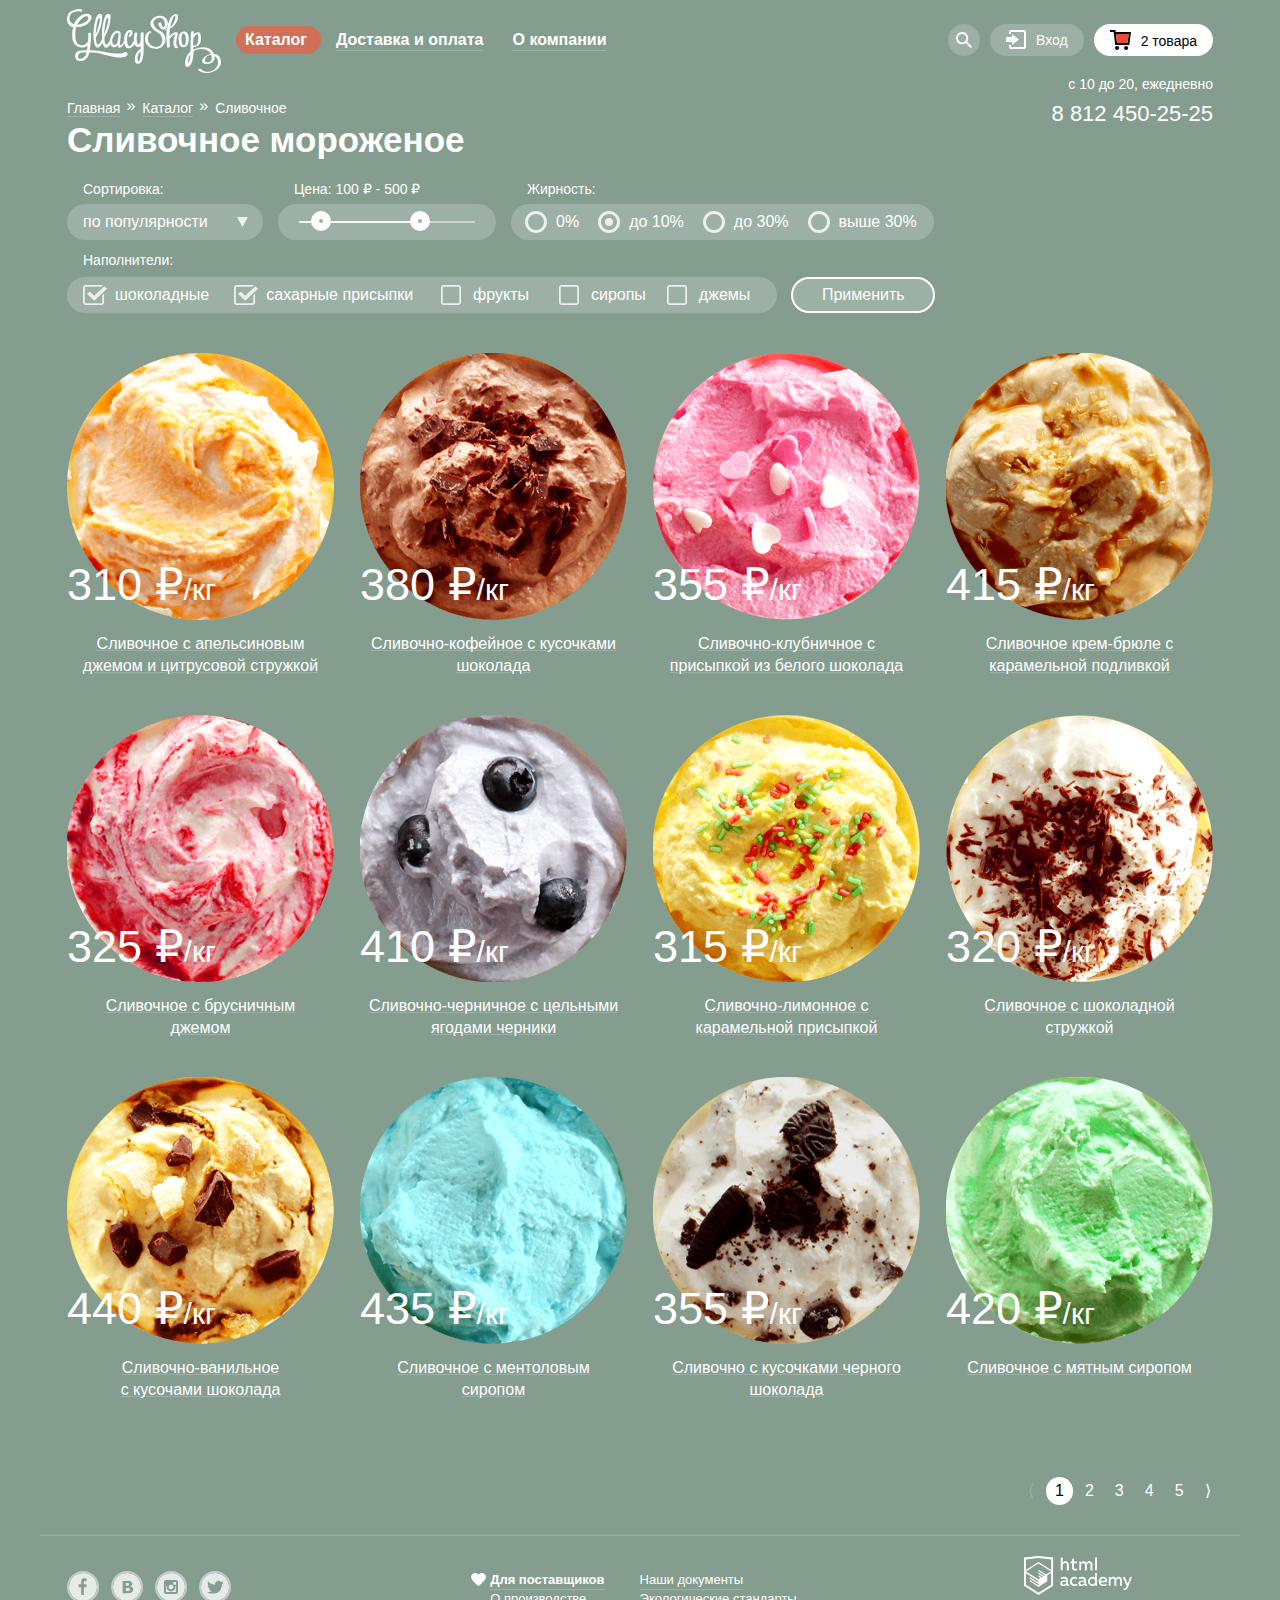
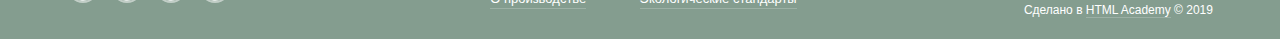
==== commit ae79df06: "Правки #6" ====
--- a/catalog.html
+++ b/catalog.html
@@ -3,14 +3,12 @@
 <head>
     <meta charset="UTF-8">
     <title>Каталог</title>
-    <link rel="stylesheet" href="normolize.css">
+    <link rel="stylesheet" href="css/normalize.css">
     <link rel="stylesheet" href="css/style.css">
 </head>
 <body  class="container">
-    <header  class="header-navigation header-navigation-catalog">
-        <div class="logo">
-            <a href="index.html"><img src="img/logo.svg" alt="Логотип" width="154" height="64"></a>
-        </div>
+    <header  class="header-navigation">
+        <a href="index.html" class="logo"><img src="img/logo.svg" alt="Логотип" width="154" height="64"></a>
         <ul class="site-navigation">
             <li class="site-navigation-item">
                 <a class="site-navigation-link on-page" href="catalog.html">Каталог</a>
@@ -81,48 +79,46 @@
                         <path class="basket-goods" d="M5.93506 4.03003L6.97297 13H17.5032L18.6923 4.03003H5.93506Z"/>                
                     </svg>2 товара
                 </a>
-                <ul class="basket">
-                    <form action="https://echo.htmlacademy.ru" method="POST">
-                        <ul>
-                            <li>
-                                <button class="basket-close" type="button" aria-label="Удалить товар из корзины"></button>
-                                <img class="basket-img" src="img/ice-small1.png" alt="Мороженое">
-                                <span class="basket-name basket-text">Пломбир с апельсиновым джемом</span>
-                                <input type="hidden" name="name" value="Пломбир с апельсиновым джемом">
-                                <span class="basket-text">1,5 кг</span>
-                                <input id="basket-weight" type="hidden" name="weight" value="Вес">
-                                <span class="basket-cost basket-text"> 200 руб.</span>
-                                <input id="basket-cost" type="hidden" name="cost" value="Стоимость за килограмм">
-                                <span class="basket-text">300 руб.</span>
-                                <input id="basket-total" type="hidden" name="total" value="Всего за позицию">
-                            </li>
-                            <li>
-                                <button class="basket-close basket-close-last" type="button" aria-label="Удалить товар из корзины"></button>
-                                <img class="basket-img" src="img/ice-small2.png" alt="Мороженое">
-                                <span class="basket-name basket-text basket-item basket-item">Клубничный пломбир с присыпкой из белого шоколада</span>
-                                <input type="hidden" name="name" value="Клубничный пломбир с присыпкой из белого шоколада">
-                                <span class="basket-text">1,5 кг</span>
-                                <input type="hidden" name="weight" value="Вес">
-                                <span class="basket-cost basket-text"> 300 руб.</span>
-                                <input type="hidden" name="cost" value="Стоимость за килограмм">
-                                <span class="basket-text">450 руб.</span>
-                                <input type="hidden" name="total" value="Всего за позицию">
-                            </li>
-                        </ul>
-                        <p>
-                            Итого: 750руб.
-                            <input type="hidden" name="grand-total" value="Итого">
-                        </p>
-                        <button class="button-order button" type="submit">Оформить заказ</button>
-                    </form>
-              </ul>
+                <form class="basket" action="https://echo.htmlacademy.ru" method="POST">
+                    <ul>
+                        <li>
+                            <button class="basket-close" type="button" aria-label="Удалить товар из корзины"></button>
+                            <img class="basket-img" src="img/ice-small1.png" alt="Мороженое" width="33" height="33">
+                            <span class="basket-name basket-text">Пломбир с апельсиновым джемом</span>
+                            <input type="hidden" name="name" value="Пломбир с апельсиновым джемом">
+                            <span class="basket-text">1,5 кг</span>
+                            <input id="basket-weight" type="hidden" name="weight" value="Вес">
+                            <span class="basket-cost basket-text"> 200 руб.</span>
+                            <input id="basket-cost" type="hidden" name="cost" value="Стоимость за килограмм">
+                            <span class="basket-text">300 руб.</span>
+                            <input id="basket-total" type="hidden" name="total" value="Всего за позицию">
+                        </li>
+                        <li>
+                            <button class="basket-close basket-close-last" type="button" aria-label="Удалить товар из корзины"></button>
+                            <img class="basket-img" src="img/ice-small2.png" alt="Мороженое" width="33" height="33">
+                            <span class="basket-name basket-text basket-item basket-item">Клубничный пломбир с присыпкой из белого шоколада</span>
+                            <input type="hidden" name="name" value="Клубничный пломбир с присыпкой из белого шоколада">
+                            <span class="basket-text">1,5 кг</span>
+                            <input type="hidden" name="weight" value="Вес">
+                            <span class="basket-cost basket-text"> 300 руб.</span>
+                            <input type="hidden" name="cost" value="Стоимость за килограмм">
+                            <span class="basket-text">450 руб.</span>
+                            <input type="hidden" name="total" value="Всего за позицию">
+                        </li>
+                    </ul>
+                    <p>
+                        Итого: 750руб.
+                        <input type="hidden" name="grand-total" value="Итого">
+                    </p>
+                    <button class="button-order button" type="submit">Оформить заказ</button>
+                </form>
             </li>
         </ul>
     </header>
     <main class="main section-width">
         <section class="main-catalog">
             <div class="main-nav">
-                <div class="main-slaider-info main-info">
+                <div class="main-slaider-information main-information">
                     <p>с 10 до 20, ежедневно</p>
                     <a href="tel:88124502525">8 812 450-25-25</a>
                 </div>
@@ -238,7 +234,7 @@
                     <li class="catalog-hit-list">
                         <img class="catalog-hit-item" src="img/hit3.png" alt="Сливочно-клубничное" width="267" height="267">
                         <p class="price">355 <span>/кг</span></p>
-                        <p class="title">Сливочно-клубничное с присыпкой из белого шоколада</p>
+                        <p class="title">Сливочно-клубничное с<br>присыпкой из белого шоколада</p>
                         <a href="#" class="button-view button">Быстрый просмотр</a>
                     </li>
                     <li class="catalog-hit-list">
@@ -250,7 +246,7 @@
                     <li class="catalog-hit-list">
                         <img class="catalog-hit-item" src="img/product5.png" alt="Сливочное" width="267" height="267">
                         <p class="price">325 <span>/кг</span></p>
-                        <p class="title">Сливочное с брусничеым джемом</p>
+                        <p class="title">Сливочное с брусничным<br>джемом</p>
                         <a href="#" class="button-view button">Быстрый просмотр</a>
                         <a href="#" class="button-view button">Быстрый просмотр</a>
                     </li>
@@ -263,25 +259,25 @@
                     <li class="catalog-hit-list">
                         <img class="catalog-hit-item" src="img/product7.png" alt="Сливочно-клубничное" width="267" height="267">
                         <p class="price">315 <span>/кг</span></p>
-                        <p class="title">Сливочно-лимонное с карамельной присыпкой</p>
+                        <p class="title">Сливочно-лимонное с<br>карамельной присыпкой</p>
                         <a href="#" class="button-view button">Быстрый просмотр</a>
                     </li>
                     <li class="catalog-hit-list">
                         <img class="catalog-hit-item" src="img/product8.png" alt="Сливочное крем-брюле" width="267" height="267">
                         <p class="price">320 <span>/кг</span></p>
-                        <p class="title">Сливочное с шоколадной стружкой</p>
+                        <p class="title">Сливочное с шоколадной<br>стружкой</p>
                         <a href="#" class="button-view button">Быстрый просмотр</a>
                     </li>
                     <li class="catalog-hit-list">
                         <img class="catalog-hit-item" src="img/product9.png" alt="Сливочное" width="267" height="267">
                         <p class="price">440 <span>/кг</span></p>
-                        <p class="title">Сливочно-ванильное с кусочами шоколада</p>
+                        <p class="title">Сливочно-ванильное<br>с кусочами шоколада</p>
                         <a href="#" class="button-view button">Быстрый просмотр</a>
                     </li>
                     <li class="catalog-hit-list">
                         <img class="catalog-hit-item" src="img/product10.png" alt="Сливочно-кофейное" width="267" height="267">
                         <p class="price">435 <span>/кг</span></p>
-                        <p class="title">Сливочное с ментоловым сиропом</p>
+                        <p class="title">Сливочное с ментоловым<br>сиропом</p>
                         <a href="#" class="button-view button">Быстрый просмотр</a>
                     </li>
                     <li class="catalog-hit-list">
@@ -298,7 +294,7 @@
                     </li>
                 </ul>
             </section>
-            <div>
+            <div class="pagination">
                 <ul class="pagination-list">
                     <li class="pagination-item">
                         <a class="icon-right-small" href="#">&lang;</a>
@@ -322,21 +318,22 @@
                         <a href="#">&rang;</a
                     ></li>
                 </ul>
-            </div>        
+            </div>
+        </section>       
     </main>
     <footer class="footer footer-line">
         <section class="footer-icon">
             <ul class="footer-icon-list">
                 <li class="footer-icon-list-item">
                     <a href="#">
-                        <svg xmlns="http://www.w3.org/2000/svg" viewBox="0 0 32 32" width="32" height="32">
+                        <svg xmlns="http://www.w3.org/2000/svg" viewBox="0 0 32 32" width="32" height="32" aria-label="Facebook">
                             <path d="M 16 0 C 12.8355 0 9.74207 0.938384 7.11088 2.69649 C 4.4797 4.45459 2.42894 6.95345 1.21793 9.87706 C 0.0069325 12.8007 -0.309921 16.0177 0.307443 19.1214 C 0.924806 22.2251 2.44866 25.0761 4.6863 27.3137 C 6.92394 29.5513 9.77487 31.0752 12.8786 31.6926 C 15.9823 32.3099 19.1993 31.9931 22.1229 30.7821 C 25.0466 29.5711 27.5454 27.5203 29.3035 24.8891 C 31.0616 22.2579 32 19.1645 32 16 C 32 11.7565 30.3143 7.68687 27.3137 4.68629 C 24.3131 1.68571 20.2435 0 16 0 Z M 20.06 9.45 H 17 V 12.9 H 20 V 16.34 H 17 V 25 H 14 V 16.34 H 11 V 12.9 H 14 V 9.45 C 13.9449 8.59575 14.2291 7.75426 14.7908 7.1083 C 15.3525 6.46234 16.1464 6.06407 17 6 H 20 V 9.45 H 20.06 Z" />
                         </svg>
                     </a>
                 </li>
                 <li class="footer-icon-list-item">
                     <a href="#">
-                        <svg xmlns="http://www.w3.org/2000/svg" viewBox="0 0 32 32" width="32" height="32">
+                        <svg xmlns="http://www.w3.org/2000/svg" viewBox="0 0 32 32" width="32" height="32" aria-label="ВКонтакте">
                             <path d="M 16.64 14.49 C 16.9652 14.4904 17.2875 14.4293 17.59 14.31 C 17.8645 14.2077 18.0922 14.0085 18.23 13.75 C 18.3343 13.4964 18.3854 13.2241 18.38 12.95 C 18.376 12.7057 18.3143 12.4659 18.2 12.25 C 18.0714 12.0066 17.8523 11.8235 17.59 11.74 C 17.2687 11.627 16.9306 11.5695 16.59 11.57 H 14.59 V 14.57 H 15.16 C 15.75 14.52 16.24 14.51 16.64 14.49 Z" />
                             <path d="M 18.12 17.08 C 17.751 17.0101 17.3752 16.9832 17 17 H 14.61 V 20.5 H 17.06 C 17.4757 20.4953 17.8865 20.4104 18.27 20.25 C 18.591 20.1392 18.8632 19.9199 19.04 19.63 C 19.1865 19.3527 19.2621 19.0436 19.26 18.73 C 19.2753 18.3782 19.1848 18.0298 19 17.73 C 18.7922 17.4167 18.4806 17.1865 18.12 17.08 Z" />
                             <path d="M 16 0 C 12.8355 0 9.74207 0.938384 7.11088 2.69649 C 4.4797 4.45459 2.42894 6.95345 1.21793 9.87706 C 0.0069325 12.8007 -0.309921 16.0177 0.307443 19.1214 C 0.924806 22.2251 2.44866 25.0761 4.6863 27.3137 C 6.92394 29.5513 9.77487 31.0752 12.8786 31.6926 C 15.9823 32.3099 19.1993 31.9931 22.1229 30.7821 C 25.0466 29.5711 27.5454 27.5203 29.3035 24.8891 C 31.0616 22.2579 32 19.1645 32 16 C 32 11.7565 30.3143 7.68687 27.3137 4.68629 C 24.3131 1.68571 20.2435 0 16 0 Z M 22.6 20.53 C 22.3376 21.056 21.9537 21.5119 21.48 21.86 C 20.9342 22.2714 20.3122 22.5705 19.65 22.74 C 18.8286 22.9383 17.9848 23.029 17.14 23.01 H 11 V 9 H 16.45 C 17.2781 8.9868 18.1063 9.02354 18.93 9.11 C 19.473 9.19401 19.9994 9.36273 20.49 9.61 C 20.9868 9.84615 21.4013 10.2258 21.68 10.7 C 21.9455 11.1728 22.0801 11.7079 22.07 12.25 C 22.0819 12.8916 21.8931 13.5209 21.53 14.05 C 21.1452 14.588 20.6142 15.0045 20 15.25 V 15.32 C 20.8272 15.4588 21.5898 15.8541 22.18 16.45 C 22.7295 17.0712 23.0163 17.8815 22.98 18.71 C 23.0043 19.3386 22.8738 19.9636 22.6 20.53 Z" />
@@ -345,7 +342,7 @@
                 </li>
                 <li class="footer-icon-list-item">
                     <a href="#">
-                        <svg xmlns="http://www.w3.org/2000/svg" fill="none" viewBox="0 0 32 32" width="32" height="32">
+                        <svg xmlns="http://www.w3.org/2000/svg" fill="none" viewBox="0 0 32 32" width="32" height="32" aria-label="Instagram">
                             <g>
                                 <path d="M 20.92 16 C 20.92 17.3155 20.3974 18.5771 19.4673 19.5072 C 18.5371 20.4374 17.2755 20.96 15.96 20.96 C 14.6445 20.96 13.3829 20.4374 12.4528 19.5072 C 11.5226 18.5771 11 17.3155 11 16 C 11.001 15.6158 11.048 15.233 11.14 14.86 H 10.24 V 21.7 H 21.64 V 14.86 H 20.74 C 20.8406 15.2325 20.901 15.6147 20.92 16 Z" />
                                 <path d="M 16 18.66 C 16.5252 18.656 17.0375 18.4967 17.4723 18.202 C 17.9071 17.9073 18.245 17.4905 18.4432 17.0042 C 18.6415 16.5178 18.6913 15.9836 18.5864 15.4689 C 18.4816 14.9542 18.2266 14.4821 17.8539 14.1121 C 17.4811 13.7421 17.0071 13.4908 16.4916 13.3897 C 15.9762 13.2887 15.4424 13.3425 14.9575 13.5445 C 14.4726 13.7464 14.0584 14.0873 13.7669 14.5243 C 13.4755 14.9613 13.32 15.4748 13.32 16 C 13.3213 16.3506 13.3917 16.6976 13.5271 17.021 C 13.6625 17.3444 13.8602 17.638 14.1091 17.8851 C 14.358 18.1321 14.653 18.3276 14.9775 18.4606 C 15.3019 18.5936 15.6494 18.6613 16 18.66 Z" />
@@ -357,7 +354,7 @@
                 </li>
                 <li class="footer-icon-list-item">
                     <a href="#">
-                        <svg xmlns="http://www.w3.org/2000/svg" viewBox="0 0 32 32" width="32" height="32">
+                        <svg xmlns="http://www.w3.org/2000/svg" viewBox="0 0 32 32" width="32" height="32" aria-label="Twitter">
                             <path d="M 16 0 C 12.8355 0 9.74207 0.938384 7.11088 2.69649 C 4.4797 4.45459 2.42894 6.95345 1.21793 9.87706 C 0.0069325 12.8007 -0.309921 16.0177 0.307443 19.1214 C 0.924806 22.2251 2.44866 25.0761 4.6863 27.3137 C 6.92394 29.5513 9.77487 31.0752 12.8786 31.6926 C 15.9823 32.3099 19.1993 31.9931 22.1229 30.7821 C 25.0466 29.5711 27.5454 27.5203 29.3035 24.8891 C 31.0616 22.2579 32 19.1645 32 16 C 32 11.7565 30.3143 7.68687 27.3137 4.68629 C 24.3131 1.68571 20.2435 0 16 0 Z M 23.94 12.81 C 23.69 19.33 20.48 23.64 12.94 23.51 H 12.46 C 12.01 23.51 7.91001 23.07 7.11001 21.69 C 8.8989 21.9555 10.7228 21.5494 12.23 20.55 C 11.18 20.26 9.31001 20.09 8.98001 17.7 C 9.39279 17.8642 9.84415 17.9058 10.28 17.82 C 9.00001 17 7.53001 16.3 7.61001 14.17 C 8.02796 14.4893 8.54454 14.652 9.07001 14.63 C 8.30001 14.4 6.92001 11.39 8.07001 9.85 C 10.07 11.64 12.14 13.33 15.87 13.49 C 16.1 11.28 17.11 9.79 19.04 9.17 C 19.7375 8.93332 20.4908 8.91568 21.1986 9.11946 C 21.9065 9.32323 22.5351 9.73867 23 10.31 C 23.74 10.08 24.45 9.84 25.19 9.62 C 25.1758 9.95711 25.0846 10.2865 24.9234 10.5829 C 24.7622 10.8793 24.5353 11.1349 24.26 11.33 C 24.5167 11.3601 24.7768 11.3336 25.0221 11.2524 C 25.2674 11.1712 25.492 11.0372 25.68 10.86 C 25.5628 11.2985 25.3443 11.7034 25.0421 12.0421 C 24.7399 12.3808 24.3624 12.6438 23.94 12.81 Z" />
                         </svg>
                     </a>
@@ -382,7 +379,7 @@
         </section>
         <section class="developer">
             <a class="developer-logo" href="https://htmlacademy.ru/intensive/htmlcss"><img src="img/logo-acad.svg" alt="Html Academy" width="108" height="39"></a>  
-            <p>Сделано в <a class="developer-academy links-hover-click" href="https://htmlacademy.ru/intensive/htmlcss" class="links-hover-click">HTML Academy</a> &copy; 2019</p>
+            <p>Сделано в <a class="developer-academy links-hover-click" href="https://htmlacademy.ru/intensive/htmlcss">HTML Academy</a> &copy; 2019</p>
         </section>
     </footer>
 </body>
--- a/css/style.css
+++ b/css/style.css
@@ -130,12 +130,9 @@
     display: flex;
     justify-content: space-between;
     margin: 0;
-    margin-bottom: 16px;
-}
-
-.header-navigation-catalog{
-    padding-right: 27px;
-    padding-left: 27px;
+    margin-bottom: 18px;
+    margin-left: 27px;
+    margin-right: 27px;
 }
 
 .logo{
@@ -148,6 +145,7 @@
     line-height: 18px;
     display: flex;
     flex-direction: row;
+    margin-bottom: 5px;
 }
 
 .main-navigation ul{
@@ -251,25 +249,19 @@
 }
 
 .on-page{
-    background-color: #D07058;
+    background-color: var(--basic-darkred);
     border-radius: 26px;
     padding-right: 0px;
 }
 
 .on-page-submenu{
-    background-color: #D07058;
+    background-color: var(--basic-darkred);
 }
 
 .user-navigation{
     padding: 0;
     display: flex;
     align-items: center;
-}
-
-.user-navigation-input-img{
-    display: inline-block;
-    width: 20px;
-    height: 19px;
 }
 
 .user-navigation-input-txt{
@@ -302,7 +294,7 @@
     display: block;
     padding-top: 5px;
     padding-bottom: 5px;
-    padding-right: 9px;
+    padding-right: 14px;
     padding-left: 9px;
     font-weight: bold;
     line-height: 18px;
@@ -519,11 +511,11 @@
     line-height: 41px;
     margin-left: 27px;
     margin-top: 0;
+    margin-bottom: 21px;
+}
+
+.filter{
     margin-bottom: 25px;
-}
-
-.filter{
-    margin-bottom: 40px;
 }
 
 .form-legend{
@@ -549,7 +541,7 @@
 }
 
 .sorting-one{
-    margin-bottom: 14px;;
+    margin-bottom: 12px;;
 }
 
 .forom-sorting-all p{
@@ -577,7 +569,7 @@
     appearance: none;
     -moz-appearance: none;
     outline: 0;
-    background-image: url(../img/white-select.svg);
+    background-image: url("../img/white-select.svg");
     background-position: 170px center;
     background-repeat: no-repeat;
     cursor: pointer;
@@ -585,7 +577,7 @@
 
 .form-sorting:hover{
     color: var(--basic-black);
-    background-image: url(../img/black-select.svg);
+    background-image: url("../img/black-select.svg");
     background-position: 170px center;
     background-repeat: no-repeat;
 }
@@ -622,6 +614,7 @@
     height: 2px;
     background: var(--basic-lightgrey);
 }
+
 .range-controls .scale{
     height: 2px;
     background: rgba(248, 247, 244, 0.5);
@@ -629,7 +622,7 @@
 
 .range-controls .toggle{
     position: absolute;
-    top: 10px;
+    top: 7px;
     left: 0;  
     width: 4px;
     height: 4px;
@@ -737,7 +730,7 @@
 }
 
 .filter-option-radio{
-    padding-left: 30px;
+    padding-left: 31px;
 }
 
 .form-checkbox{
@@ -760,6 +753,7 @@
     flex-wrap: wrap;
     position: relative;
     padding-left: 16px;
+    margin-top: 2px;
 }
 
 .form-checkbox-list-item svg{
@@ -769,26 +763,25 @@
 }
 
 .form-checkbox-list-item:nth-child(2){
-    margin-right: 22px;
+    margin-right: 28px;
 }
 
 .form-checkbox-list-item:nth-child(3){
-    margin-right: 24px;
+    margin-right: 30px;
 }
 
 .form-checkbox-list-item:first-of-type{
-    margin-right: 20px;
-    margin-left: 16px;
+    margin-right: 25px;
+    margin-left: 20px;
 }
 
 .form-checkbox-list-item:last-of-type{
-   margin-left: 21px;
-   margin-right: 19px;
+    margin-left: 21px;
+    margin-right: 7px;
 }
 
 .form-checkbox-list-item label{
     position: relative;
-    display: inline-block;
     cursor: pointer;
     user-select: none;
 }
@@ -804,6 +797,7 @@
     cursor: pointer;
     user-select: none;
 }
+
 .filter-input-checkbox{
     position: absolute;
     z-index: -1;
@@ -860,11 +854,11 @@
     line-height: 18px;
     color: var(--basic-white);
     border-radius: 20px;
-    border: 2px solid #ffffff;
+    border: 2px solid var(--basic-white);
     background-color: var(--basic-transparent);
     height: 36px;
     width: 144px;
-    margin-top: 26px;
+    margin-top: 25px;
     cursor: pointer;
 }
 
@@ -881,7 +875,7 @@
 
 /*Слайдер*/
 .slider-container{
-    margin-bottom: 35px;
+    margin-bottom: 39px;
     padding-right: 27px;
 }
 
@@ -889,7 +883,6 @@
     min-width: 940px;
     background-repeat: no-repeat;
     background-position: top center;
-    background-position-y: 83px;
     margin-right: 0;
     margin-left: 0;
     padding-left: 27px;
@@ -927,7 +920,7 @@
 .slide-title{
     width: 700px;
     margin: 0 auto;
-    margin-bottom: 27px;
+    margin-bottom: 23px;
     font-size: 60px;
     line-height: 60px;
     font-weight: bold;
@@ -935,7 +928,7 @@
 
 .button-slide{
     display: inline-block;
-    padding: 12px 44px;
+    padding: 12px 40px;
     font-weight: 600;
     font-size: 31px;
     line-height: 41px;
@@ -952,7 +945,7 @@
 
 .slide-controls{
     position: absolute;
-    bottom: 30px;
+    bottom: 25px;
     left: 0;
     z-index: 20;
     display: flex;
@@ -972,13 +965,13 @@
 
 .slide-controls button[type=button]:hover{
     background-color: rgba(255, 255, 255, 0.4);
-    border: 2px solid #FFFFFF;
+    border: 2px solid var(--basic-white);
     box-sizing: border-box;
 }
 
 .slide-controls button[type=button]:active{
     background-color: var(--basic-white);
-    border: 2px solid #FFFFFF;
+    border: 2px solid var(--basic-white);
     box-sizing: border-box;
 }
 
@@ -991,17 +984,17 @@
     position: relative;
     padding-top: 305px;
     text-align: center;
-    color: #ffffff;
-}
-
-.main-slaider-info{
+    color: var(--basic-white);
+}
+
+.main-slaider-information{
     position: absolute;
     text-align: right;
     right: 0;
     top: -35px;
 }
 
-.main-info{
+.main-information{
     padding-right: 27px;
 }
 
@@ -1009,13 +1002,13 @@
     margin-bottom: 40px;
 }
 
-.main-slaider-info p{
+.main-slaider-information p{
     font-size: 14px;
     line-height: 16px;
     margin-bottom: 10px;
 }
 
-.main-slaider-info a{
+.main-slaider-information a{
     font-size: 22px;
     line-height: 24px;
 }
@@ -1082,10 +1075,10 @@
 }
 
 .stock-left a{
-    padding-top: 15px;
-    padding-bottom: 16px;
+    padding-top: 11px;
+    padding-bottom: 13px;
     padding-left: 22px;
-    padding-right: 22px;
+    padding-right: 18px;
     position: absolute;
     right: 20px;
     top: 160px;
@@ -1095,8 +1088,8 @@
 }
 
 .stock-right a{
-    padding-top: 15px;
-    padding-bottom: 15px;
+    padding-top: 13px;
+    padding-bottom: 11px;
     padding-left: 23px;
     padding-right: 18px;   
 }
@@ -1135,7 +1128,7 @@
 
 .catalog-hit{
     display: flex;
-    justify-content: space-around;
+    justify-content: space-between;
     flex-wrap: wrap;
     padding-left: 0;
     list-style: none;
@@ -1146,10 +1139,10 @@
     margin: 0;
 }
 
-.catalog-hit-list{
-    position: relative;
-    margin-bottom: 40px;
-}
+.catalog-hit .catalog-hit-list{
+    margin-bottom: 32px;
+}
+
 .catalog-hit-item{
     padding-top: 6px;
 }
@@ -1174,14 +1167,14 @@
 .catalog-hit-img{
     position: absolute;
     z-index: 1;
-    top: 10px;
+    top: 6px;
 }
 
 .catalog-hit li{
-   max-width: 267px;
-   position: relative;
-   top: 10px;
-   left: -5px;
+    max-width: 267px;
+    position: relative;
+    top: 9px;
+    margin-bottom: 55px;
 }
 
 .button-view{
@@ -1202,7 +1195,7 @@
     font-size: 45px;
     line-height: 45px;
     position: absolute;
-    top: 220px;
+    top: 215px;
 }
 
 .price span{
@@ -1211,7 +1204,7 @@
 }
 
 .price span::before{
-    content: '\20BD';
+    content: "\20BD";
     font-size: 45px;
 }
 
@@ -1221,18 +1214,19 @@
     text-align: center;
     text-decoration: underline;
     text-decoration-color: var(--basic-transparent);
-    padding-top: 10px;
+    padding-top: 7px;
 }
 
 .info{
     color: var(--basic-black);
     background-image: url("../img/pattern.jpg");
+    background-color: #eee2c9;
     border-radius: 16px;
     width: 1146px;
     margin-left: 27px;
     margin-right: 27px;
     margin: auto;
-    margin-bottom: 40px;
+    margin-bottom: 42px;
 }
 
 .info h3{
@@ -1255,12 +1249,18 @@
     padding: 0;
     padding-right: 23px;
     padding-left: 20px;
+    padding-bottom: 20px;
 }
 
 .info-advantage img{
     width: 49px;
     height: 49px;
-    padding-right: 6px;
+    margin-right: 6px;
+}
+
+.info-advantage p{
+    margin-top: 10px;
+    margin-bottom: 11px;
 }
 
 .info-advantage1,
@@ -1282,6 +1282,8 @@
 
 article{
     background-image: url("../img/strawberry.png");
+    background-color: var(--basic-white);
+    border-radius: 16px;
     background-repeat: no-repeat;
     color: var(--basic-black);
     min-height: 220px;
@@ -1290,7 +1292,7 @@
 
 article h4{
     margin: 0;
-    padding-top: 23px;
+    padding-top: 20px;
     padding-left: 20px;
 }
 
@@ -1302,6 +1304,7 @@
     text-decoration: underline;
     padding-right: 240px;
     display: inline-block;
+    vertical-align: baseline;
     padding-left: 20px;
 }
 
@@ -1322,7 +1325,7 @@
 
 .col-subscription-text{
     padding-top: 29px;
-    padding-left: 20px;
+    padding-left: 25px;
     padding-right: 16px;
     padding-bottom: 40px;
 }
@@ -1371,6 +1374,8 @@
 .map iframe{
     position: absolute;
     left: 0;
+    width: 100%;
+    height: 430px;
 }
 
 .text-info{
@@ -1435,6 +1440,10 @@
     margin-bottom: 30px;
 }
 
+.pagination{
+    margin-top: 53px;
+}
+
 .pagination-item a{
     display: block;
     padding: 3px 9px;
@@ -1449,7 +1458,7 @@
 }
 
 .pagination-item{
-    margin-right: 5px;
+    margin-right: 3px;
 }
 
 .pagination-item a:hover{
@@ -1459,18 +1468,18 @@
 
 .pagination-item a:focus,
 .pagination-item a:active{
-  background-color: var(--basic-white);
-  border-radius: 50%;
-  color: var(--basic-black);
+    background-color: var(--basic-white);
+    border-radius: 50%;
+    color: var(--basic-black);
 }
 
 .pagination-item-current a,
 .pagination-item-current a:hover,
 .pagination-item-current a:focus,
 .pagination-item-current a:active {
-  color: var(--basic-black);
-  background-color: var(--basic-white);
-  border-radius: 50px;
+    color: var(--basic-black);
+    background-color: var(--basic-white);
+    border-radius: 50px;
 }
 
 .footer{
@@ -1495,7 +1504,7 @@
     justify-content: space-between;
     width: 164px;
     margin: inherit;
-    padding-top: 29px;
+    padding-top: 35px;
     padding-bottom: 20px;
     padding-left: 0px;
 }
@@ -1530,19 +1539,19 @@
     padding: inherit;
     margin: auto;
     display: grid;
-    grid-template-columns: 1fr 1fr;
+    grid-template-columns: 1fr auto;
+    column-gap: 35px;
     position: relative;
-}
-
-.footer-about-list-item{
-    display: inline-block;
+    top: 5px;
+    left: 16px;
+    margin-top: 30px;
 }
 
 .footer-about-list-item::before{
-    content: "";
+    content: " ";
     width: 15px;
     height: 13px;
-    background-image: url(../img/heart.svg);
+    background-image: url("../img/heart.svg");
     position: absolute;
     left: -19px;
     top: 2px;
@@ -1581,7 +1590,7 @@
 }
 
 .developer{
-    padding-top: 10px;
+    padding-top: 20px;
     padding-bottom: 20px;
 }
 
@@ -1592,7 +1601,6 @@
 }
 
 /*Login form*/
-
 .login-form input[type="email"],
 .login-form input[type="password"]{
     font-size: 14px;
@@ -1621,7 +1629,6 @@
 }
 
 /*Формы*/
-
 .modal{
     position: absolute;
     top: 0;
@@ -1838,7 +1845,8 @@
 
 .form-feedback textarea{
     color: var(--basic-darkgrey);
-    width: 428px;
+    max-width: 428px;
+    max-height: 154px;
     padding-left: 14px;
     padding-top: 16px;
     font-size: 16px;
@@ -1916,7 +1924,7 @@
     top: 0;
     left: 5px;
     left: 5px;
-    content: ' ';
+    content: " ";
     height: 11px;
     width: 2px;
     background-color: var(--basic-black);
@@ -1957,7 +1965,6 @@
     display: flex;
     flex-direction: row;
     margin-bottom: 20px;
-
 }
 
 .basket-cost{
@@ -1983,4 +1990,4 @@
     font-size: 15px;
     line-height: 16px;
     text-align: end;
-}
+}